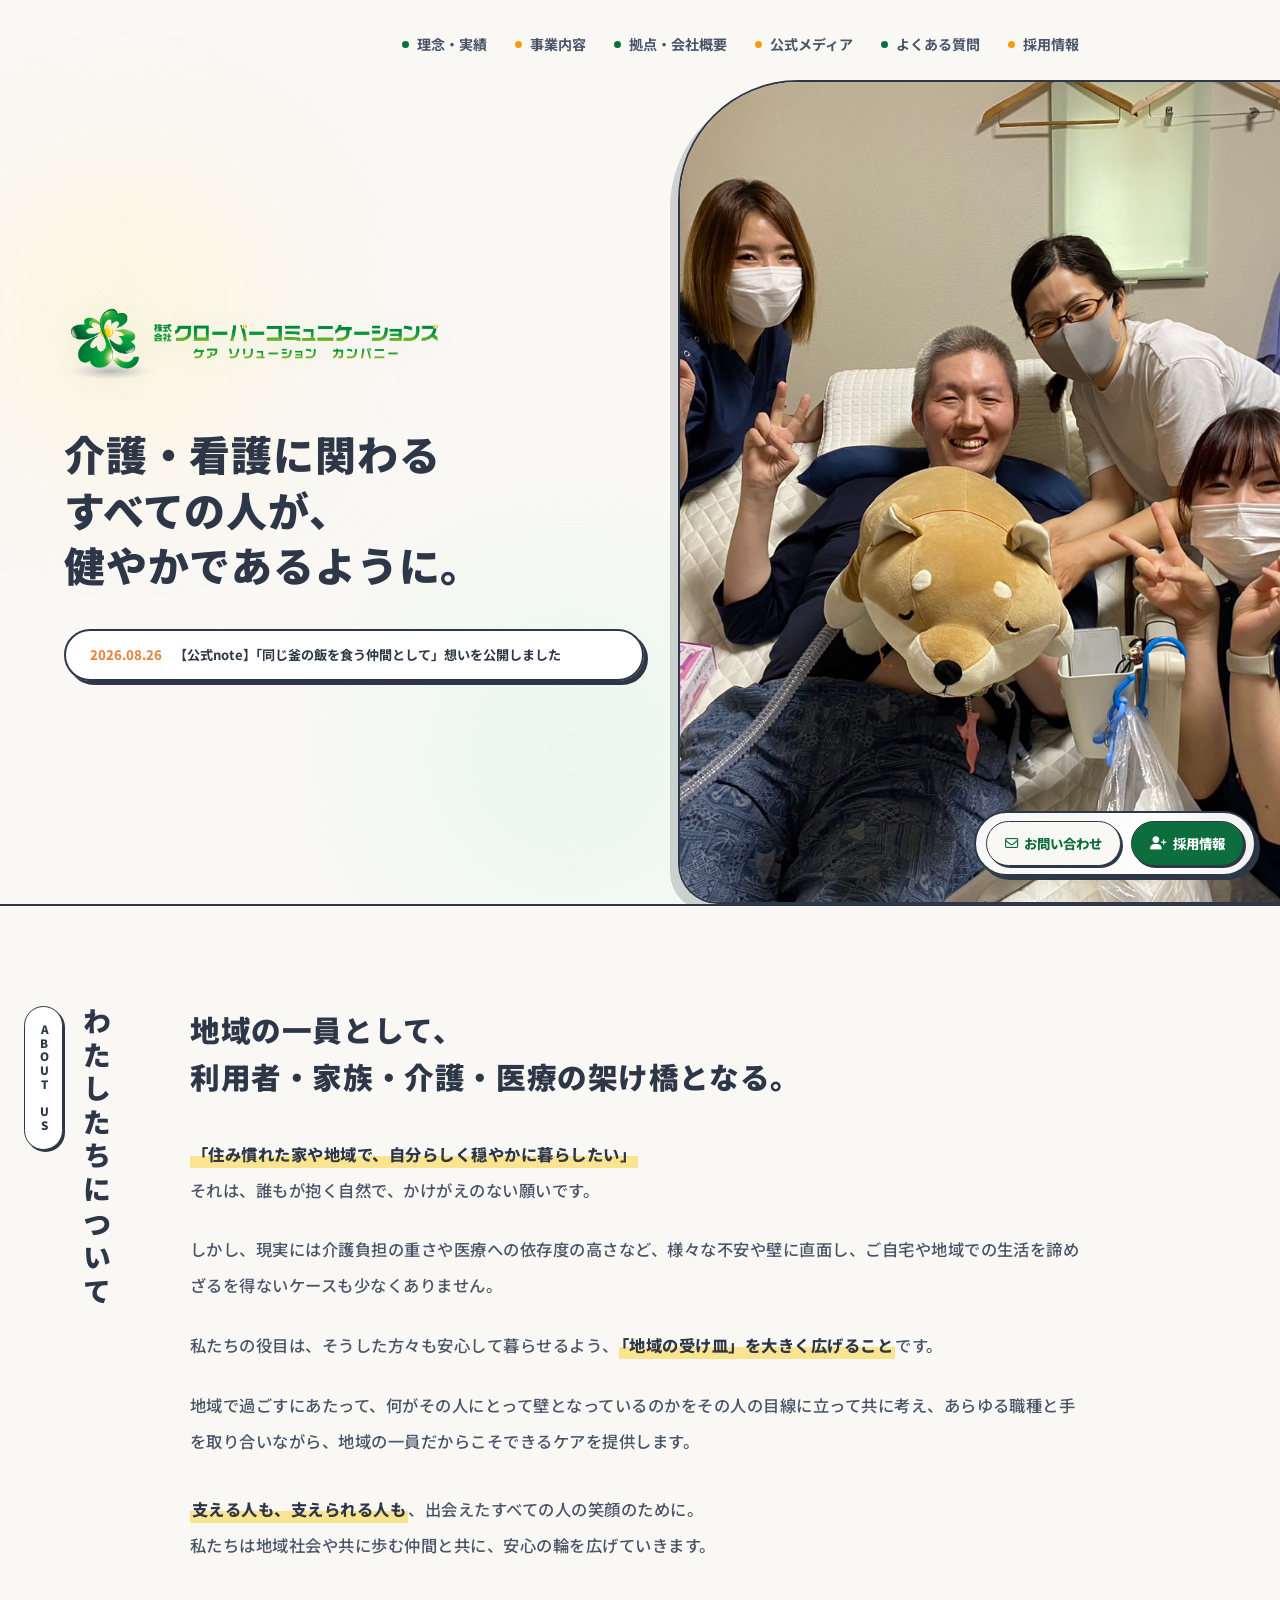
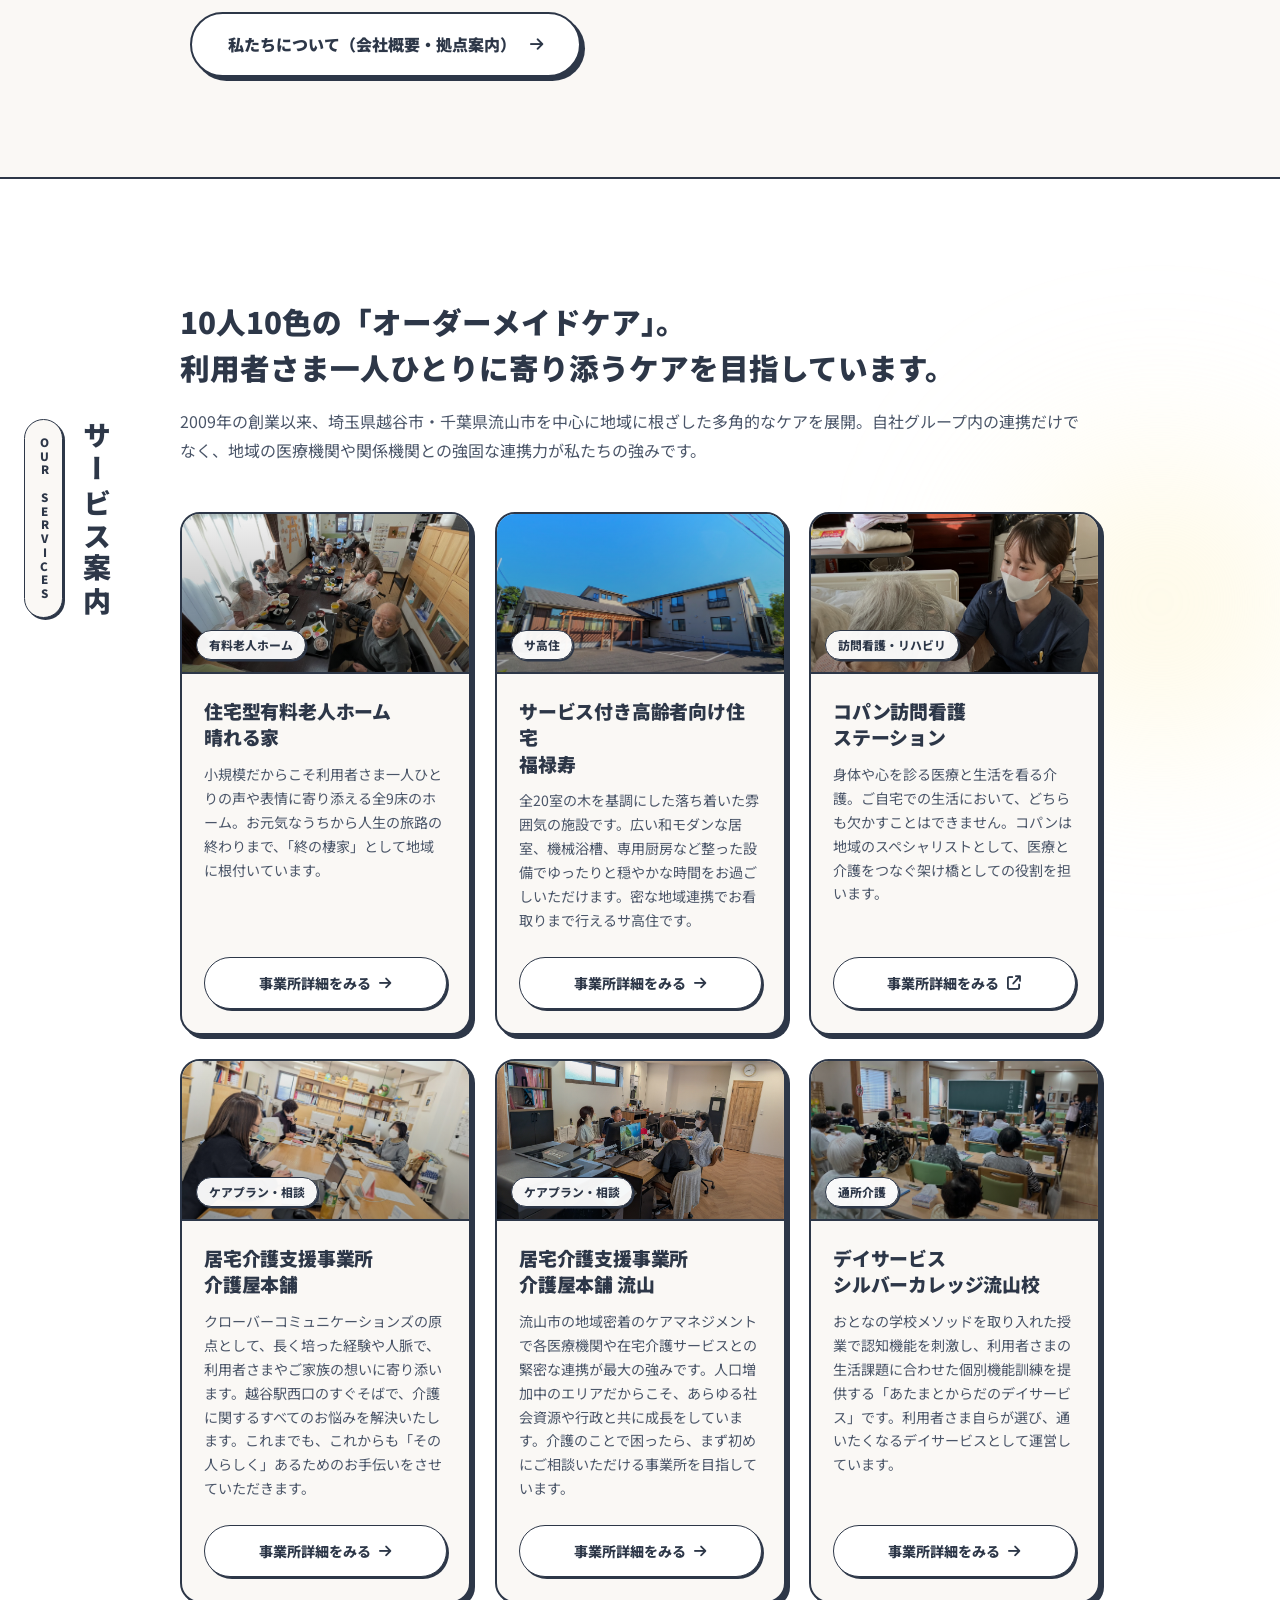
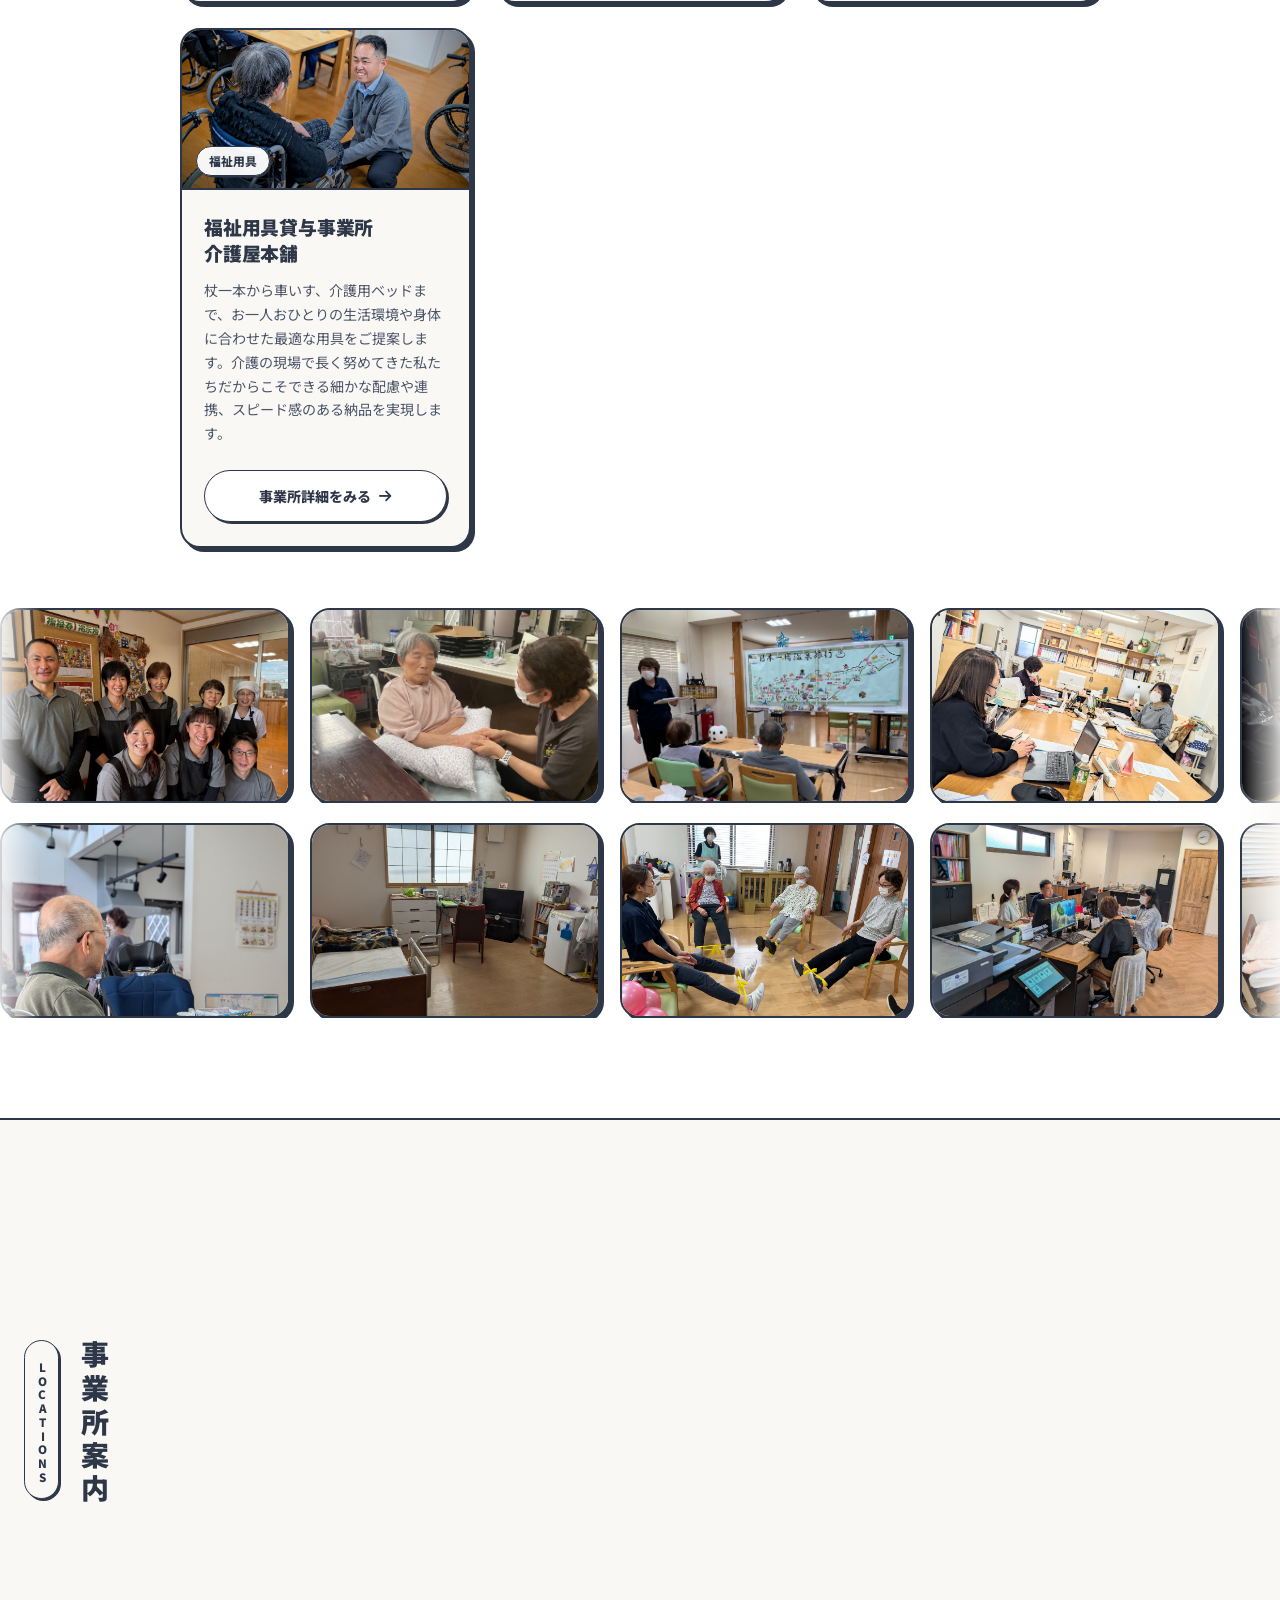
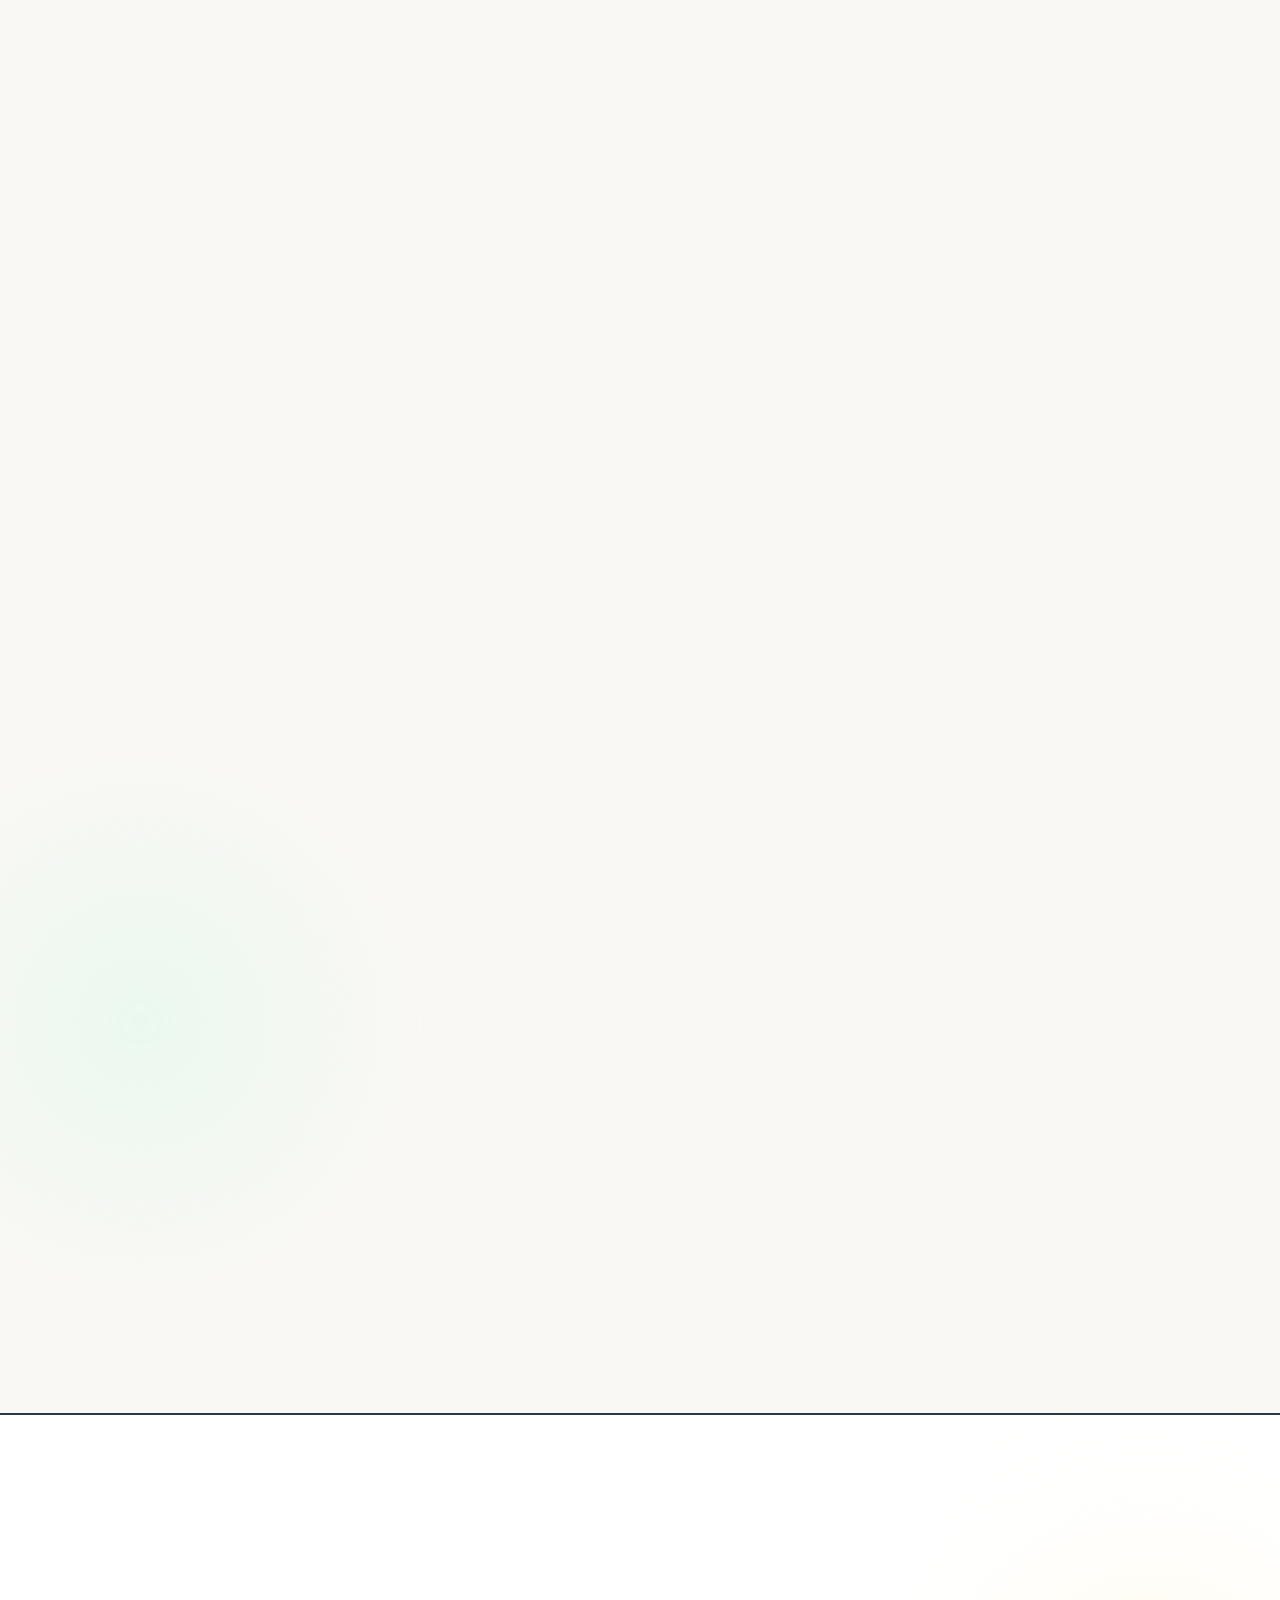
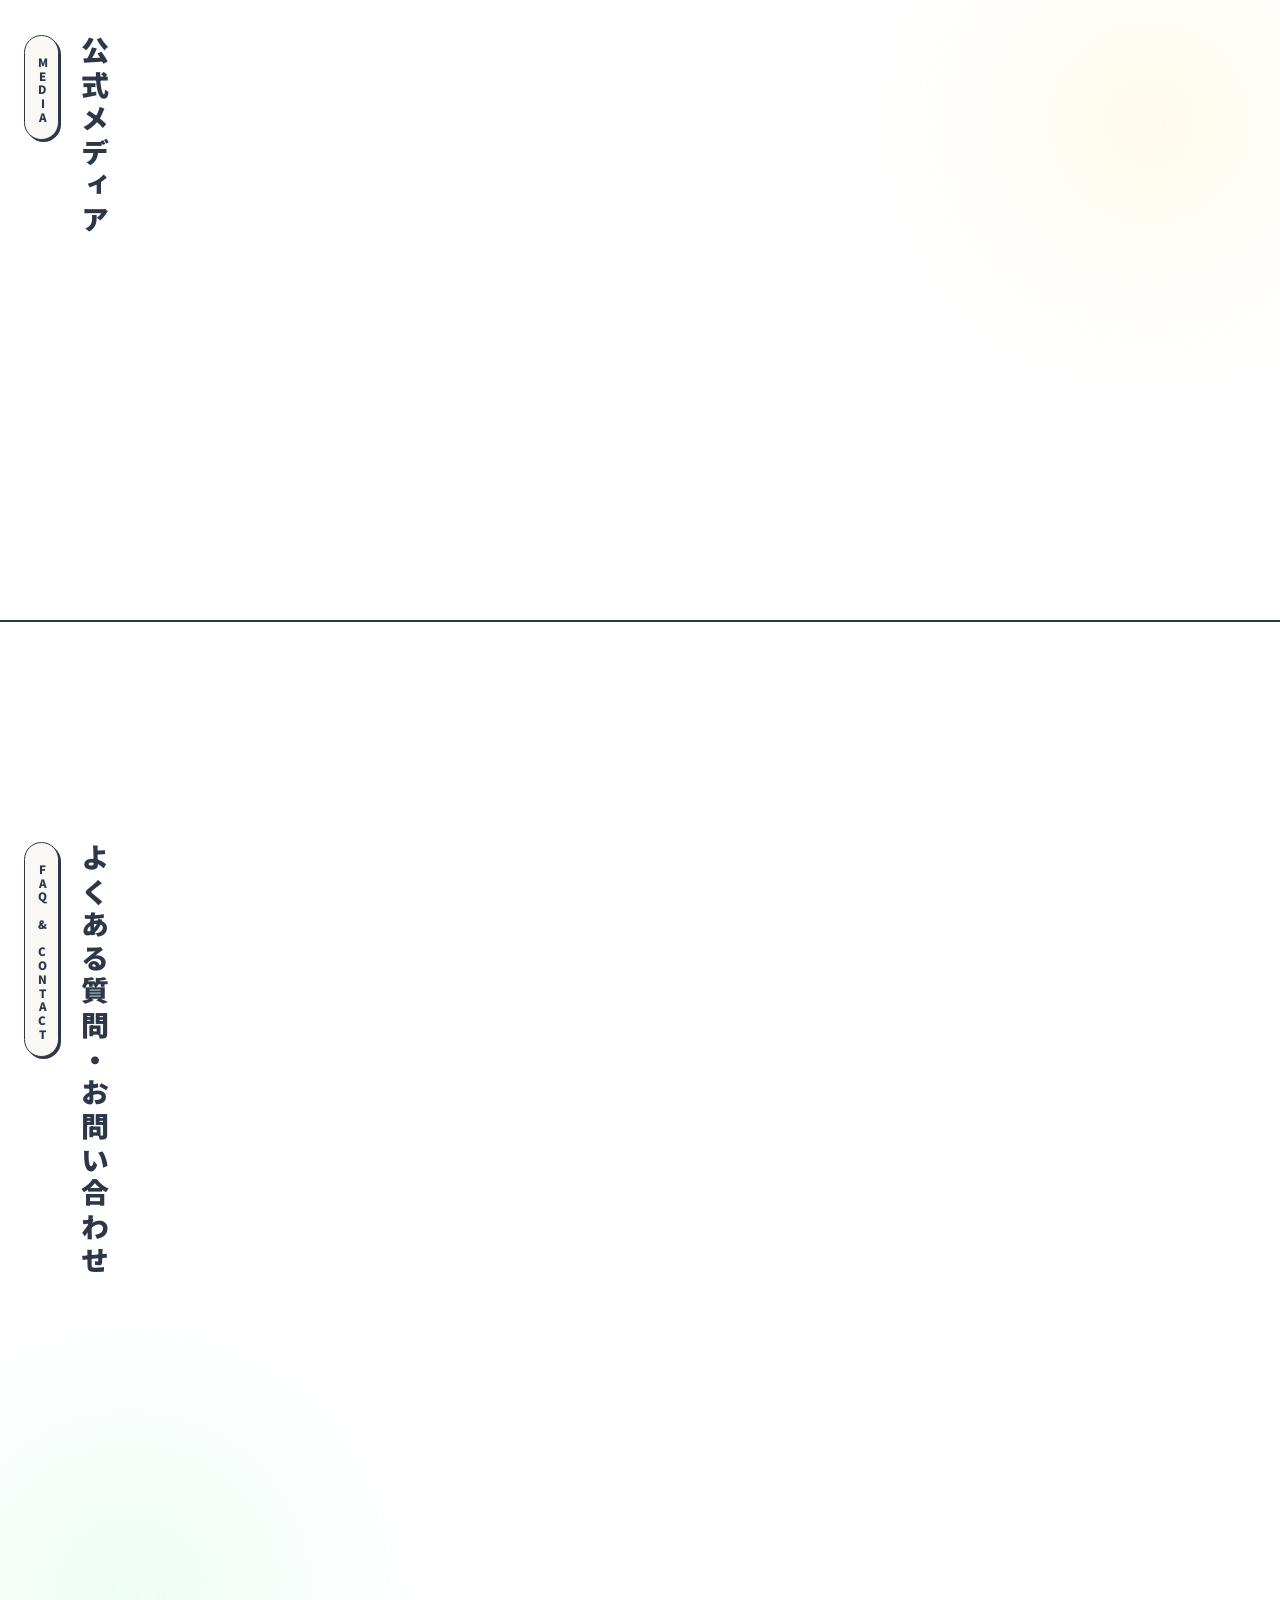
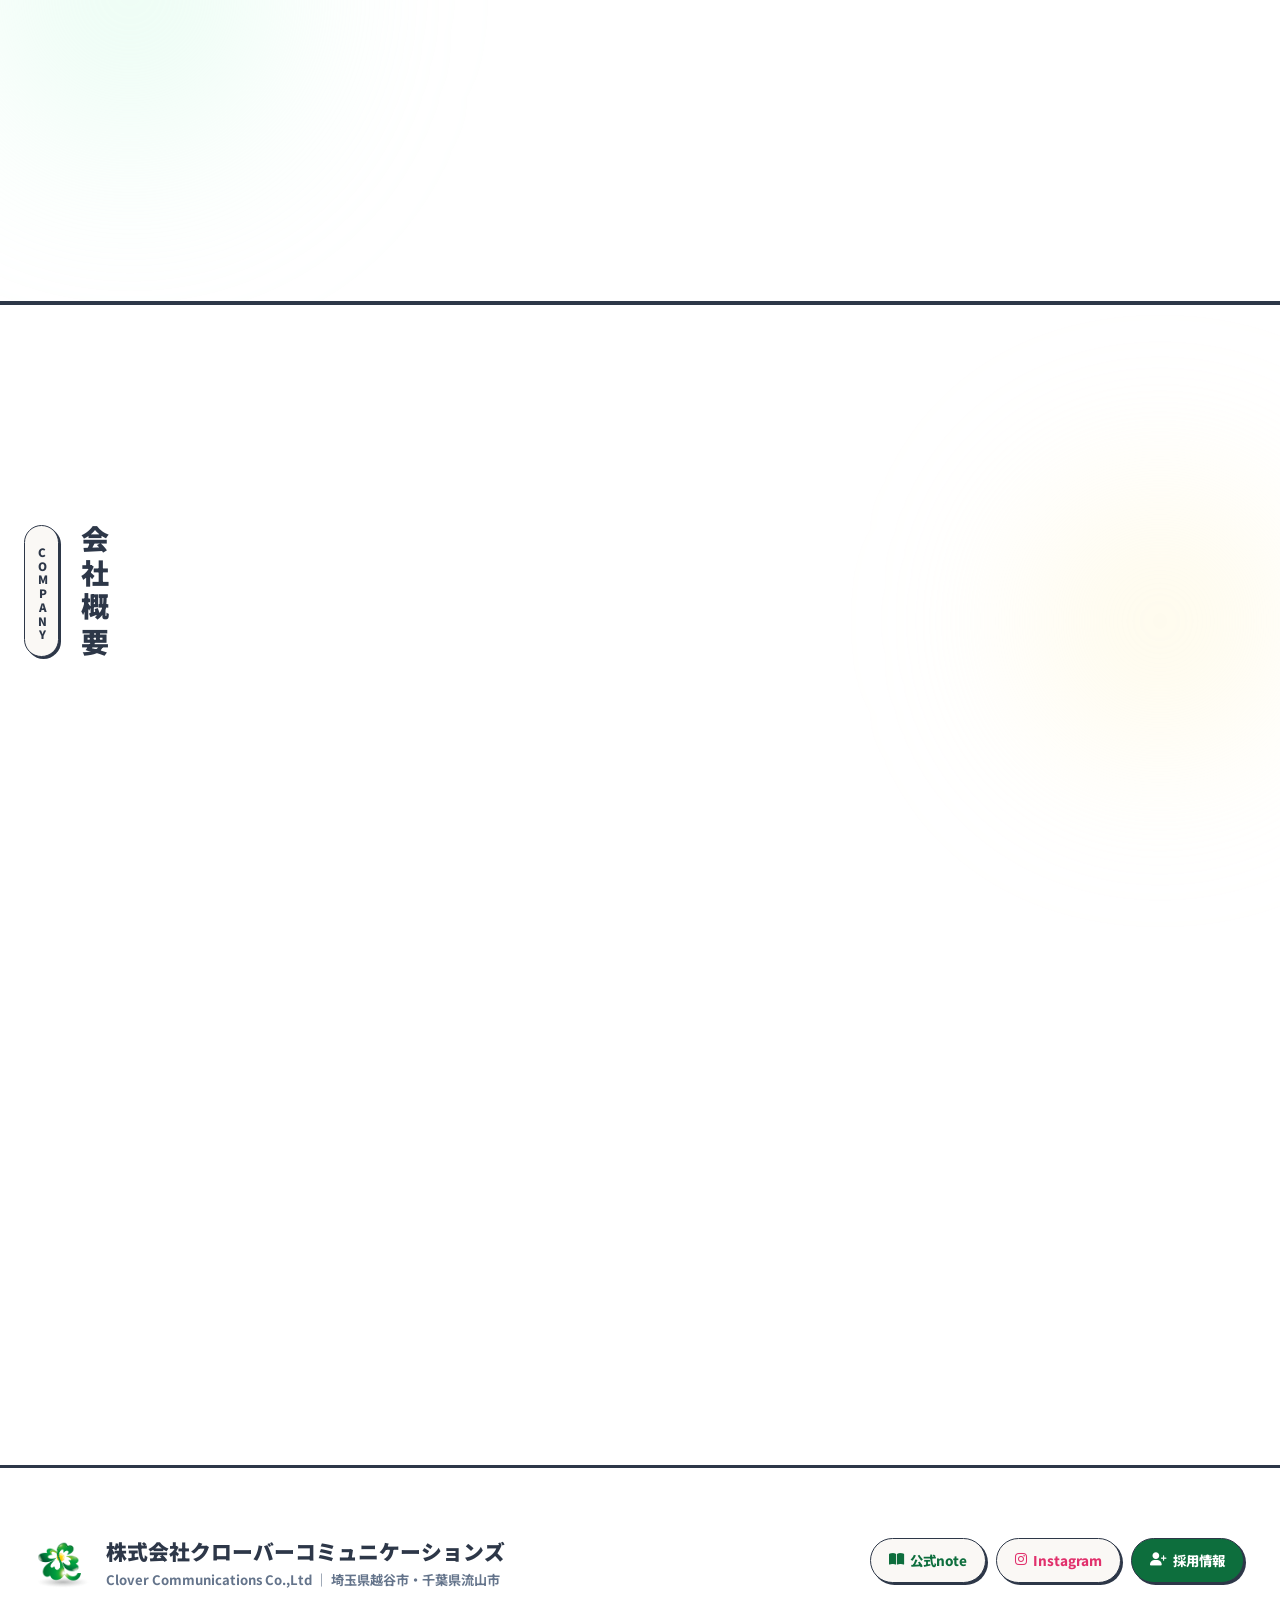
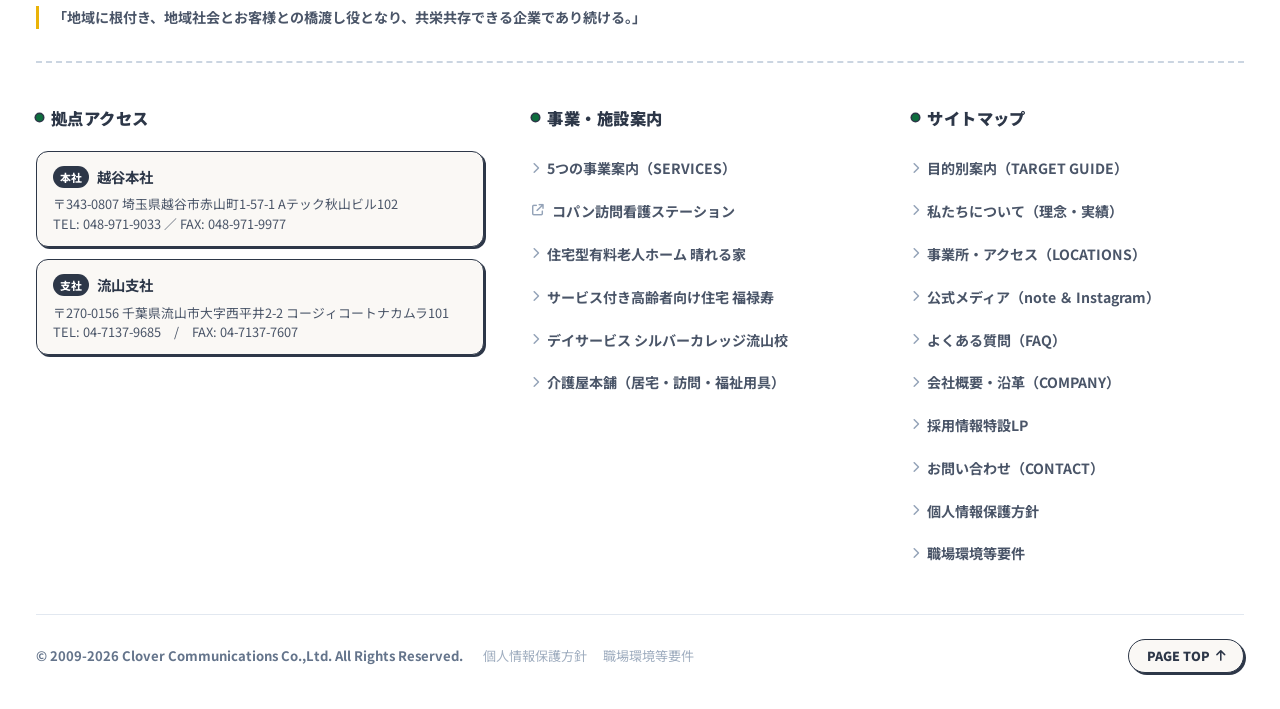
==== index.html @ 662849c2 "feat: Clover Communications website initial release (Uniam tone, GWS form integration, mobile respon" ====
<!DOCTYPE html>
<html lang="ja">
<head>
    <meta charset="UTF-8">
    <meta name="viewport" content="width=device-width, initial-scale=1.0">
    <title>株式会社クローバーコミュニケーションズ | 埼玉県越谷市・千葉県流山市の総合福祉</title>
    <meta name="description" content="地域に根付き、地域社会とお客様との橋渡し役となり、共栄共存できる企業であり続ける。埼玉県越谷市・千葉県流山市で居宅介護支援、訪問看護コパン、デイサービス、高齢者向け住宅等を展開するクローバーコミュニケーションズです。">
    
    <!-- Google Fonts: Noto Sans JP & Shippori Mincho -->
    <link rel="preconnect" href="https://fonts.googleapis.com">
    <link rel="preconnect" href="https://fonts.gstatic.com" crossorigin>
    <link href="https://fonts.googleapis.com/css2?family=Noto+Sans+JP:wght@400;500;700;800;900&family=Shippori+Mincho:wght@500;600;700;800&family=Zen+Maru+Gothic:wght@700;900&display=swap" rel="stylesheet">
    
    <!-- FontAwesome icons -->
    <link rel="stylesheet" href="https://cdnjs.cloudflare.com/ajax/libs/font-awesome/6.4.0/css/all.min.css">
    
    <link rel="stylesheet" href="style.css">
</head>
<body>

    <!-- ==========================================
         SOFT CLOVER OPENING LOADER (Icon Only, Elegant Floating)
         ========================================== -->
    <div id="pageLoader" class="page-loader">
        <div class="loader-content">
            <div class="clover-float-icon">
                <img src="logo_fix-01.png" alt="Clover" class="loader-logo-img">
            </div>
        </div>
    </div>

    <!-- Header Navigation (Kurumi Style Clean Top Nav) -->
    <header class="site-header-kurumi" id="header">
        <div class="header-container-kurumi">
            <a href="#" class="header-scroll-logo" id="headerScrollLogo">
                <img src="logo_fix-08.png" alt="株式会社クローバーコミュニケーションズ" class="header-logo-img">
            </a>

            <nav class="main-nav-kurumi" id="mainNav">
                <ul>
                    <li><a href="#about" class="nav-link-kurumi"><span class="dot-nav dot-green"></span>理念・実績</a></li>
                    <li><a href="#services" class="nav-link-kurumi"><span class="dot-nav dot-orange"></span>事業内容</a></li>
                    <li><a href="#locations" class="nav-link-kurumi"><span class="dot-nav dot-green"></span>拠点・会社概要</a></li>
                    <li><a href="#media" class="nav-link-kurumi"><span class="dot-nav dot-orange"></span>公式メディア</a></li>
                    <li><a href="#faq" class="nav-link-kurumi"><span class="dot-nav dot-green"></span>よくある質問</a></li>
                    <li><a href="recruit.html" class="nav-link-kurumi"><span class="dot-nav dot-orange"></span>採用情報</a></li>
                </ul>
            </nav>

            <div class="header-actions-kurumi">
                <button class="mobile-toggle-btn" id="mobileToggle" aria-label="メニュー開閉">
                    <i class="fa-solid fa-bars"></i>
                </button>
            </div>
        </div>
    </header>

    <!-- ==========================================
         STEP 1: くるみ様風 画面いっぱいのトップ (100vh Fullscreen Hero)
         ========================================== -->
    <section class="hero-fullscreen-kurumi" id="top">
        <!-- Soft Watercolor Ambient Light Blobs -->
        <div class="ambient-light-glow light-glow-left"></div>
        <div class="ambient-light-glow light-glow-center"></div>

        <div class="hero-kurumi-wrapper">
            <!-- Left Side: Top Brand Logo, Clean Headline & News Pill -->
            <div class="hero-kurumi-left scroll-reveal">
                <!-- Top Brand Logo (logo_fix-08.png) -->
                <div class="hero-kurumi-brand-logo">
                    <img src="logo_fix-08.png" alt="株式会社クローバーコミュニケーションズ" class="hero-main-logo-img">
                </div>
                
                <h1 class="hero-kurumi-main-catch">
                    介護・看護に関わる<br>
                    すべての人が、<br>
                    健やかであるように。
                </h1>

                <!-- Floating News Banner Pill (note / SNS latest update) -->
                <div class="hero-kurumi-news-pill">
                    <span class="news-date">2026.08.26</span>
                    <a href="#media" class="news-link">
                        【公式note】「同じ釜の飯を食う仲間として」想いを公開しました
                    </a>
                </div>
            </div>




            <!-- Right Side: Big Rounded Organic Photo Visual -->
            <div class="hero-kurumi-right scroll-reveal reveal-delay-1">
                <!-- Main Organic Curved Big Photo Frame -->
                <div class="kurumi-main-photo-frame">
                    <div class="kurumi-photo-mask-inner">
                        <!-- High Quality Warm Staff & Team Photo -->
                    </div>
                </div>
            </div>
        </div>
    </section>


    <!-- ==========================================
         STEP 2: わたしたちについて (理念エッセイ & 私たちについてボタン)
         ========================================== -->
    <section class="kurumi-greeting-section" id="about">
        <div class="greeting-container">
            <!-- Left: Vertical Title Sidebar (Uniam Style with Sub Badge) -->
            <div class="greeting-sidebar">
                <div class="greeting-sub-badge">
                    <span class="dot-orange"></span>
                    <span>ABOUT US</span>
                </div>
                <h2 class="greeting-v-title">わたしたちについて</h2>
            </div>

            <!-- Center: Clean Direct Text Style Essay Story Content -->
            <div class="greeting-main-content scroll-reveal" style="max-width:920px; margin:0 auto;">
                <h3 class="greeting-essay-lead">
                    地域の一員として、<br>
                    利用者・家族・介護・医療の架け橋となる。
                </h3>

                <div class="greeting-essay-body">
                    <p>
                        <strong class="text-underline-accent">「住み慣れた家や地域で、自分らしく穏やかに暮らしたい」</strong><br>
                        それは、誰もが抱く自然で、かけがえのない願いです。
                    </p>

                    <p>
                        しかし、現実には介護負担の重さや医療への依存度の高さなど、様々な不安や壁に直面し、ご自宅や地域での生活を諦めざるを得ないケースも少なくありません。
                    </p>

                    <p>
                        私たちの役目は、そうした方々も安心して暮らせるよう、<strong class="text-underline-accent">「地域の受け皿」を大きく広げること</strong>です。
                    </p>

                    <p>
                        地域で過ごすにあたって、何がその人にとって壁となっているのかをその人の目線に立って共に考え、あらゆる職種と手を取り合いながら、地域の一員だからこそできるケアを提供します。
                    </p>

                    <p class="greeting-closing-text">
                        <strong class="text-underline-accent">支える人も、支えられる人も</strong>、出会えたすべての人の笑顔のために。<br>
                        私たちは地域社会や共に歩む仲間と共に、安心の輪を広げていきます。
                    </p>
                </div>

                <!-- Action Button: 私たちについて -->
                <div class="greeting-action-box">
                    <a href="#locations" class="btn-greeting-about">
                        <span>私たちについて（会社概要・拠点案内）</span>
                        <i class="fa-solid fa-arrow-right"></i>
                    </a>
                </div>
            </div>


        </div>
    </section>

    <!-- ==========================================
         STEP 3: 事業・サービス案内 (OUR SERVICES - 縦書きサイドバー ✕ 写真入りカード一覧)
         ========================================== -->
    <section class="kurumi-services-section" id="services">
        <div class="services-vertical-container">
            <!-- Left: Vertical Title Sidebar (Uniam Style with Sub Badge) -->
            <div class="services-sidebar">
                <div class="services-sub-badge">
                    <span class="dot-green"></span>
                    <span>OUR SERVICES</span>
                </div>
                <h2 class="services-v-title">サービス案内</h2>
            </div>

            <!-- Right: Services Cards Grid (5 Major Service Categories) -->
            <div class="services-main-content">
                <div class="services-lead-box scroll-reveal">
                    <h3 class="services-lead-title">
                        10人10色の「オーダーメイドケア」。<br>
                        利用者さま一人ひとりに寄り添うケアを目指しています。
                    </h3>
                    <p class="services-lead-desc">
                        2009年の創業以来、埼玉県越谷市・千葉県流山市を中心に地域に根ざした多角的なケアを展開。自社グループ内の連携だけでなく、地域の医療機関や関係機関との強固な連携力が私たちの強みです。
                    </p>
                </div>

                <div class="services-modern-grid">
                    <!-- 1. 晴れる家 (越谷) -->
                    <div class="service-card-item scroll-reveal reveal-delay-1">
                        <div class="service-card-img-box">
                            <div class="service-img-placeholder photo-bg-hareruya">
                                <span class="service-cat-badge">有料老人ホーム</span>
                            </div>
                        </div>
                        <div class="service-card-body">
                            <h4>住宅型有料老人ホーム<br>晴れる家</h4>
                            <p>小規模だからこそ利用者さま一人ひとりの声や表情に寄り添える全9床のホーム。お元気なうちから人生の旅路の終わりまで、「終の棲家」として地域に根付いています。</p>
                            <a href="service-hareruya.html" class="btn-service-action">事業所詳細をみる <i class="fa-solid fa-arrow-right"></i></a>
                        </div>
                    </div>

                    <!-- 2. 福禄寿 (流山) -->
                    <div class="service-card-item scroll-reveal reveal-delay-2">
                        <div class="service-card-img-box">
                            <div class="service-img-placeholder photo-bg-fukurokuju">
                                <span class="service-cat-badge">サ高住</span>
                            </div>
                        </div>
                        <div class="service-card-body">
                            <h4>サービス付き高齢者向け住宅<br>福禄寿</h4>
                            <p>全20室の木を基調にした落ち着いた雰囲気の施設です。広い和モダンな居室、機械浴槽、専用厨房など整った設備でゆったりと穏やかな時間をお過ごしいただけます。密な地域連携でお看取りまで行えるサ高住です。</p>
                            <a href="service-fukurokuju.html" class="btn-service-action">事業所詳細をみる <i class="fa-solid fa-arrow-right"></i></a>
                        </div>
                    </div>

                    <!-- 3. コパン訪問看護ステーション (越谷・流山) -->
                    <div class="service-card-item scroll-reveal reveal-delay-3">
                        <div class="service-card-img-box">
                            <div class="service-img-placeholder photo-bg-copain">
                                <span class="service-cat-badge">訪問看護・リハビリ</span>
                            </div>
                        </div>
                        <div class="service-card-body">
                            <h4>コパン訪問看護<br>ステーション</h4>
                            <p>身体や心を診る医療と生活を看る介護。ご自宅での生活において、どちらも欠かすことはできません。コパンは地域のスペシャリストとして、医療と介護をつなぐ架け橋としての役割を担います。</p>
                            <a href="https://copain-nurse.com/" target="_blank" rel="noopener noreferrer" class="btn-service-action">
                                事業所詳細をみる <i class="fa-solid fa-arrow-up-right-from-square"></i>
                            </a>
                        </div>
                    </div>

                    <!-- 4. 居宅介護支援 介護屋本舗 (越谷) -->
                    <div class="service-card-item scroll-reveal reveal-delay-1">
                        <div class="service-card-img-box">
                            <div class="service-img-placeholder photo-bg-kyotaku">
                                <span class="service-cat-badge">ケアプラン・相談</span>
                            </div>
                        </div>
                        <div class="service-card-body">
                            <h4>居宅介護支援事業所<br>介護屋本舗</h4>
                            <p>クローバーコミュニケーションズの原点として、長く培った経験や人脈で、利用者さまやご家族の想いに寄り添います。越谷駅西口のすぐそばで、介護に関するすべてのお悩みを解決いたします。これまでも、これからも「その人らしく」あるためのお手伝いをさせていただきます。</p>
                            <a href="service-kyotaku-koshigaya.html" class="btn-service-action">事業所詳細をみる <i class="fa-solid fa-arrow-right"></i></a>
                        </div>
                    </div>

                    <!-- 5. 居宅介護支援 介護屋本舗 流山 (流山) -->
                    <div class="service-card-item scroll-reveal reveal-delay-2">
                        <div class="service-card-img-box">
                            <div class="service-img-placeholder photo-bg-kyotaku-nagareyama">
                                <span class="service-cat-badge">ケアプラン・相談</span>
                            </div>
                        </div>
                        <div class="service-card-body">
                            <h4>居宅介護支援事業所<br>介護屋本舗 流山</h4>
                            <p>流山市の地域密着のケアマネジメントで各医療機関や在宅介護サービスとの緊密な連携が最大の強みです。人口増加中のエリアだからこそ、あらゆる社会資源や行政と共に成長をしています。介護のことで困ったら、まず初めにご相談いただける事業所を目指しています。</p>
                            <a href="service-kyotaku-nagareyama.html" class="btn-service-action">事業所詳細をみる <i class="fa-solid fa-arrow-right"></i></a>
                        </div>
                    </div>

                    <!-- 6. デイサービス シルバーカレッジ流山校 (流山) -->
                    <div class="service-card-item scroll-reveal reveal-delay-3">
                        <div class="service-card-img-box">
                            <div class="service-img-placeholder photo-bg-day">
                                <span class="service-cat-badge">通所介護</span>
                            </div>
                        </div>
                        <div class="service-card-body">
                            <h4>デイサービス<br>シルバーカレッジ流山校</h4>
                            <p>おとなの学校メソッドを取り入れた授業で認知機能を刺激し、利用者さまの生活課題に合わせた個別機能訓練を提供する「あたまとからだのデイサービス」です。利用者さま自らが選び、通いたくなるデイサービスとして運営しています。</p>
                            <a href="service-silvercollege.html" class="btn-service-action">事業所詳細をみる <i class="fa-solid fa-arrow-right"></i></a>
                        </div>
                    </div>

                    <!-- 7. 福祉用具貸与事業所 介護屋本舗 (流山) -->
                    <div class="service-card-item scroll-reveal reveal-delay-1">
                        <div class="service-card-img-box">
                            <div class="service-img-placeholder photo-bg-yougu">
                                <span class="service-cat-badge">福祉用具</span>
                            </div>
                        </div>
                        <div class="service-card-body">
                            <h4>福祉用具貸与事業所<br>介護屋本舗</h4>
                            <p>杖一本から車いす、介護用ベッドまで、お一人おひとりの生活環境や身体に合わせた最適な用具をご提案します。介護の現場で長く努めてきた私たちだからこそできる細かな配慮や連携、スピード感のある納品を実現します。</p>
                            <a href="service-yougu.html" class="btn-service-action">事業所詳細をみる <i class="fa-solid fa-arrow-right"></i></a>
                        </div>
                    </div>
                </div>
            </div>
        </div>

        <!-- OUR SERVICES直結: 現場写真上下2段・逆回転無限マーキー (ピュアフォトギャラリー - 上下各10枚構成) -->
        <div class="dual-carousel-wrapper">
            <!-- Row 1: 上段 (左から右へ無限ループ - 10種の多彩な現場写真) -->
            <div class="infinite-carousel-row row-reverse">
                <div class="carousel-track track-reverse">
                    <!-- Set 1: 10 unique photos -->
                    <div class="carousel-card"><div class="carousel-img-mask" style="background-image: url('fukurokuju-staff.jpg'); background-position: center 20%;"></div></div>
                    <div class="carousel-card"><div class="carousel-img-mask" style="background-image: url('hareruya-hands.jpg'); background-position: center 40%;"></div></div>
                    <div class="carousel-card"><div class="carousel-img-mask" style="background-image: url('silver-recreation.jpg'); background-position: center 30%;"></div></div>
                    <div class="carousel-card"><div class="carousel-img-mask" style="background-image: url('kaigoyahonpo-koshigaya-meeting.jpg'); background-position: center 25%;"></div></div>
                    <div class="carousel-card"><div class="carousel-img-mask" style="background-image: url('yougu-walker-home.jpg'); background-position: center 55%;"></div></div>
                    <div class="carousel-card"><div class="carousel-img-mask" style="background-image: url('hareruya-recreation.jpg'); background-position: center 30%;"></div></div>
                    <div class="carousel-card"><div class="carousel-img-mask" style="background-image: url('fukurokuju-community.jpg'); background-position: center 35%;"></div></div>
                    <div class="carousel-card"><div class="carousel-img-mask" style="background-image: url('silver-brain-training.jpg'); background-position: center 25%;"></div></div>
                    <div class="carousel-card"><div class="carousel-img-mask" style="background-image: url('kaigoyahonpo-nagareyama-staff.jpg'); background-position: center 25%;"></div></div>
                    <div class="carousel-card"><div class="carousel-img-mask" style="background-image: url('yougu-wheelchair.jpg'); background-position: center 55%;"></div></div>

                    <!-- Duplicate for Seamless Infinite Loop (Set 2: 10 unique photos) -->
                    <div class="carousel-card"><div class="carousel-img-mask" style="background-image: url('fukurokuju-staff.jpg'); background-position: center 20%;"></div></div>
                    <div class="carousel-card"><div class="carousel-img-mask" style="background-image: url('hareruya-hands.jpg'); background-position: center 40%;"></div></div>
                    <div class="carousel-card"><div class="carousel-img-mask" style="background-image: url('silver-recreation.jpg'); background-position: center 30%;"></div></div>
                    <div class="carousel-card"><div class="carousel-img-mask" style="background-image: url('kaigoyahonpo-koshigaya-meeting.jpg'); background-position: center 25%;"></div></div>
                    <div class="carousel-card"><div class="carousel-img-mask" style="background-image: url('yougu-walker-home.jpg'); background-position: center 55%;"></div></div>
                    <div class="carousel-card"><div class="carousel-img-mask" style="background-image: url('hareruya-recreation.jpg'); background-position: center 30%;"></div></div>
                    <div class="carousel-card"><div class="carousel-img-mask" style="background-image: url('fukurokuju-community.jpg'); background-position: center 35%;"></div></div>
                    <div class="carousel-card"><div class="carousel-img-mask" style="background-image: url('silver-brain-training.jpg'); background-position: center 25%;"></div></div>
                    <div class="carousel-card"><div class="carousel-img-mask" style="background-image: url('kaigoyahonpo-nagareyama-staff.jpg'); background-position: center 25%;"></div></div>
                    <div class="carousel-card"><div class="carousel-img-mask" style="background-image: url('yougu-wheelchair.jpg'); background-position: center 55%;"></div></div>
                </div>
            </div>

            <!-- Row 2: 下段 (右から左へ無限ループ - 10種の多彩な現場写真) -->
            <div class="infinite-carousel-row row-forward">
                <div class="carousel-track track-forward">
                    <!-- Set 1: 10 unique photos -->
                    <div class="carousel-card"><div class="carousel-img-mask" style="background-image: url('hareruya-resident2.jpg'); background-position: center 30%;"></div></div>
                    <div class="carousel-card"><div class="carousel-img-mask" style="background-image: url('fukurokuju-room.jpg'); background-position: center 40%;"></div></div>
                    <div class="carousel-card"><div class="carousel-img-mask" style="background-image: url('silver-training.jpg'); background-position: center 45%;"></div></div>
                    <div class="carousel-card"><div class="carousel-img-mask" style="background-image: url('kaigoyahonpo-nagareyama-meeting.jpg'); background-position: center 30%;"></div></div>
                    <div class="carousel-card"><div class="carousel-img-mask" style="background-image: url('yougu-bed.jpg'); background-position: center 30%;"></div></div>
                    <div class="carousel-card"><div class="carousel-img-mask" style="background-image: url('fukurokuju-bath.jpg'); background-position: center 35%;"></div></div>
                    <div class="carousel-card"><div class="carousel-img-mask" style="background-image: url('copain-lecture.jpg'); background-position: center 20%;"></div></div>
                    <div class="carousel-card"><div class="carousel-img-mask" style="background-image: url('silver-award.png'); background-position: center 30%;"></div></div>
                    <div class="carousel-card"><div class="carousel-img-mask" style="background-image: url('kaigoyahonpo-koshigaya-office.jpg'); background-position: center 30%;"></div></div>
                    <div class="carousel-card"><div class="carousel-img-mask" style="background-image: url('copain-nurse.jpg'); background-position: center 15%;"></div></div>

                    <!-- Duplicate for Seamless Infinite Loop (Set 2: 10 unique photos) -->
                    <div class="carousel-card"><div class="carousel-img-mask" style="background-image: url('hareruya-resident2.jpg'); background-position: center 30%;"></div></div>
                    <div class="carousel-card"><div class="carousel-img-mask" style="background-image: url('fukurokuju-room.jpg'); background-position: center 40%;"></div></div>
                    <div class="carousel-card"><div class="carousel-img-mask" style="background-image: url('silver-training.jpg'); background-position: center 45%;"></div></div>
                    <div class="carousel-card"><div class="carousel-img-mask" style="background-image: url('kaigoyahonpo-nagareyama-meeting.jpg'); background-position: center 30%;"></div></div>
                    <div class="carousel-card"><div class="carousel-img-mask" style="background-image: url('yougu-bed.jpg'); background-position: center 30%;"></div></div>
                    <div class="carousel-card"><div class="carousel-img-mask" style="background-image: url('fukurokuju-bath.jpg'); background-position: center 35%;"></div></div>
                    <div class="carousel-card"><div class="carousel-img-mask" style="background-image: url('copain-lecture.jpg'); background-position: center 20%;"></div></div>
                    <div class="carousel-card"><div class="carousel-img-mask" style="background-image: url('silver-award.png'); background-position: center 30%;"></div></div>
                    <div class="carousel-card"><div class="carousel-img-mask" style="background-image: url('kaigoyahonpo-koshigaya-office.jpg'); background-position: center 30%;"></div></div>
                    <div class="carousel-card"><div class="carousel-img-mask" style="background-image: url('copain-nurse.jpg'); background-position: center 15%;"></div></div>
                </div>
            </div>
        </div>
    </section>

    <!-- ==========================================
         STEP 5: 事業所案内 ＆ 会社概要・沿革 (LOCATIONS - 縦型ピル ✕ スマート統合マップ)
         ========================================== -->
    <section class="kurumi-locations-section" id="locations">
        <div class="locations-vertical-container">
            <!-- Left: Vertical Title Sidebar (Uniam Style with Sub Badge) -->
            <div class="locations-sidebar">
                <div class="locations-sub-badge">
                    <span class="dot-green"></span>
                    <span>LOCATIONS</span>
                </div>
                <h2 class="locations-v-title">事業所案内</h2>
            </div>

            <!-- Right: Main Locations Content -->
            <div class="locations-main-content">
                <div class="locations-lead-box scroll-reveal">
                    <h3 class="locations-lead-title">
                        2040年、そしてその先の未来を見据えて。
                    </h3>
                    <p class="locations-lead-desc">
                        高齢者人口がピークを迎える2040年以降の超高齢社会を見据え、埼玉県越谷市・千葉県流山市を基点に、住まい・医療・看護・介護・福祉用具が一体となった持続可能な地域包括ケアネットワークを築いています。
                    </p>
                </div>

                <!-- Google マイマップ: 全拠点マップ (画面幅いっぱい) -->
                <div class="google-mymap-wrapper scroll-reveal">
                    <div class="google-mymap-container">
                        <iframe 
                            id="googleMyMapIframe"
                            src="https://www.google.com/maps/d/u/0/embed?mid=10YDzh9KL0KeVAfl-oSOrM4Hfnjlz4pQ&ehbc=2E312F&noprof=1" 
                            class="google-mymap-iframe" 
                            title="クローバーコミュニケーションズ 事業所案内マップ" 
                            loading="lazy">
                        </iframe>
                    </div>
                    
                    <!-- マップ補助コントロールバー (広域リセット・案内) -->
                    <div class="map-sub-controls-bar">
                        <p class="map-guide-hint"><i class="fa-solid fa-circle-info"></i> 下の事業所カードからエリアを選ぶと、地図がその地域にズーム拡大します。</p>
                        <button class="btn-map-reset active" id="btnFilterAll" onclick="switchMyMapArea('all')">
                            <i class="fa-solid fa-layer-group"></i> 広域全体を表示
                        </button>
                    </div>
                </div>

                <!-- 8事業所アクセスリスト (1つの統合コンテナ ✕ 常時展開リスト形式 ✕ アイコン全廃) -->
                <div class="locations-unified-container scroll-reveal" style="margin-top: 40px;">
                    <!-- 1. 埼玉県越谷市（2拠点・3事業所） -->
                    <div class="loc-area-group" id="locGroupKoshigaya">
                        <div class="loc-group-header">
                            <h4 class="loc-group-title">
                                埼玉県越谷市（2拠点・3事業所）
                            </h4>
                            <button class="btn-focus-area" id="btnFilterKoshigaya" onclick="switchMyMapArea('koshigaya')">
                                地図を越谷にフォーカス
                            </button>
                        </div>

                        <div class="loc-list-table" id="locTableKoshigaya">
                            <!-- 晴れる家 -->
                            <div class="loc-list-item">
                                <div class="loc-list-name">
                                    <h5>住宅型有料老人ホーム 晴れる家</h5>
                                </div>
                                <div class="loc-list-details">
                                    <p class="loc-list-addr">〒343-0015 埼玉県越谷市花田 7-14-16</p>
                                    <p class="loc-list-tel">TEL: <a href="tel:048-971-6199" class="tel-link">048-971-6199</a>　/　FAX: 048-971-6199</p>
                                </div>
                            </div>

                            <!-- 居宅介護支援 介護屋本舗 -->
                            <div class="loc-list-item">
                                <div class="loc-list-name">
                                    <h5>居宅介護支援事業所 介護屋本舗</h5>
                                    <span class="loc-list-no">事業所番号：1170801755</span>
                                </div>
                                <div class="loc-list-details">
                                    <p class="loc-list-addr">〒343-0807 埼玉県越谷市赤山町 1-57-1 Aテック秋山ビル 102</p>
                                    <p class="loc-list-tel">TEL: <a href="tel:048-971-9922" class="tel-link">048-971-9922</a>　/　FAX: 048-971-9977</p>
                                </div>
                            </div>

                            <!-- 訪問介護 介護屋本舗 -->
                            <div class="loc-list-item">
                                <div class="loc-list-name">
                                    <h5>訪問介護事業所 介護屋本舗</h5>
                                    <span class="loc-list-no">事業所番号：1170802704</span>
                                </div>
                                <div class="loc-list-details">
                                    <p class="loc-list-addr">〒343-0807 埼玉県越谷市赤山町 1-57-1 Aテック秋山ビル 102</p>
                                    <p class="loc-list-tel">TEL: <a href="tel:048-971-9033" class="tel-link">048-971-9033</a>　/　FAX: 048-971-9977</p>
                                </div>
                            </div>
                        </div>
                    </div>

                    <!-- エリア間区切り -->
                    <div class="loc-group-divider"></div>

                    <!-- 2. 千葉県流山市（3拠点・5事業所） -->
                    <div class="loc-area-group" id="locGroupNagareyama">
                        <div class="loc-group-header">
                            <h4 class="loc-group-title">
                                千葉県流山市（3拠点・5事業所）
                            </h4>
                            <button class="btn-focus-area" id="btnFilterNagareyama" onclick="switchMyMapArea('nagareyama')">
                                地図を流山にフォーカス
                            </button>
                        </div>

                        <div class="loc-list-table" id="locTableNagareyama">
                            <!-- 福禄寿 -->
                            <div class="loc-list-item">
                                <div class="loc-list-name">
                                    <h5>サービス付き高齢者向け住宅 福禄寿</h5>
                                </div>
                                <div class="loc-list-details">
                                    <p class="loc-list-addr">〒270-0156 千葉県流山市西平井 2-19-1</p>
                                    <p class="loc-list-tel">TEL: <a href="tel:04-7192-8882" class="tel-link">04-7192-8882</a>　/　FAX: 04-7192-8883</p>
                                </div>
                            </div>

                            <!-- コパン -->
                            <div class="loc-list-item">
                                <div class="loc-list-name">
                                    <h5>コパン訪問看護ステーション</h5>
                                    <span class="loc-list-no">事業所番号：1262390250</span>
                                </div>
                                <div class="loc-list-details">
                                    <p class="loc-list-addr">〒270-0156 千葉県流山市大字西平井 2-2 コージィコートナカムラ 101</p>
                                    <p class="loc-list-tel">TEL: <a href="tel:04-7192-6100" class="tel-link">04-7192-6100</a>　/　FAX: 04-7137-7607</p>
                                </div>
                            </div>

                            <!-- シルバーカレッジ -->
                            <div class="loc-list-item">
                                <div class="loc-list-name">
                                    <h5>デイサービス シルバーカレッジ流山校</h5>
                                    <span class="loc-list-no">事業所番号：1272501683</span>
                                </div>
                                <div class="loc-list-details">
                                    <p class="loc-list-addr">〒270-0157 千葉県流山市平和台 4-294-1</p>
                                    <p class="loc-list-tel">TEL: <a href="tel:04-7189-7055" class="tel-link">04-7189-7055</a>　/　FAX: 04-7189-7056</p>
                                </div>
                            </div>

                            <!-- 介護屋本舗 流山 -->
                            <div class="loc-list-item">
                                <div class="loc-list-name">
                                    <h5>居宅介護支援事業所 介護屋本舗 流山</h5>
                                    <span class="loc-list-no">事業所番号：1272502905</span>
                                </div>
                                <div class="loc-list-details">
                                    <p class="loc-list-addr">〒270-0156 千葉県流山市大字西平井 2-2 コージィコートナカムラ 101</p>
                                    <p class="loc-list-tel">TEL: <a href="tel:04-7189-7506" class="tel-link">04-7189-7506</a>　/　FAX: 04-7137-7607</p>
                                </div>
                            </div>

                            <!-- 福祉用具 -->
                            <div class="loc-list-item">
                                <div class="loc-list-name">
                                    <h5>福祉用具貸与事業所 介護屋本舗</h5>
                                    <span class="loc-list-no">事業所番号：1272503721</span>
                                </div>
                                <div class="loc-list-details">
                                    <p class="loc-list-addr">〒270-0156 千葉県流山市大字西平井 2-2 コージィコートナカムラ 101</p>
                                    <p class="loc-list-tel">TEL: <a href="tel:04-7137-9685" class="tel-link">04-7137-9685</a>　/　FAX: 04-7137-7607</p>
                                </div>
                            </div>
                        </div>
                    </div>
                </div>
            </div>
        </div>
    </section>

    <!-- ==========================================
         STEP 6: 公式メディア・SNS発信 (MEDIA & SNS - 縦型ピル ✕ ライブフィード)
         ========================================== -->
    <section class="kurumi-media-section" id="media">
        <div class="media-vertical-container">
            <!-- Left: Vertical Title Sidebar (Uniam Style with Sub Badge) -->
            <div class="media-sidebar">
                <div class="media-sub-badge">
                    <span class="dot-green"></span>
                    <span>MEDIA</span>
                </div>
                <h2 class="media-v-title">公式メディア</h2>
            </div>

            <!-- Right: Main Media Content -->
            <div class="media-main-content">
                <div class="media-lead-box scroll-reveal">
                    <h3 class="media-lead-title">
                        現場のリアル・最新の活動
                    </h3>
                    <p class="media-lead-desc">
                        公式noteでの経営思想やスタッフの想い、Instagramでの日々の温かい日常をお届けしています。
                    </p>
                </div>

                <!-- Media Stack Container (上段: noteスリムバナー / 下段: Instagramワイド写真) -->
                <div class="media-stack-container scroll-reveal">
                    <!-- 上段: 公式note スリム横長バナー -->
                    <div class="media-note-banner-card">
                        <div class="note-banner-left">
                            <div class="media-card-top-compact">
                                <span class="media-uniam-tag tag-note-brand">
                                    <i class="fa-solid fa-book-bookmark"></i> 公式note
                                </span>
                                <span class="media-account-handle">@clover_comms</span>
                            </div>
                            <h4 class="note-banner-title">現場のリアル・スタッフの想い</h4>
                            <p class="note-banner-desc">
                                地域ケアへの挑戦や現場スタッフの日々の想い、代表からのメッセージなど、クローバーの等身大の歩みをお届けしています。
                            </p>
                        </div>
                        <div class="note-banner-right">
                            <a href="https://note.com/clover_comms" target="_blank" rel="noopener" class="btn btn-uniam-note hover-circle-icon">
                                <span>公式noteで記事を読む</span> <i class="fa-solid fa-arrow-up-right-from-square"></i>
                            </a>
                        </div>
                    </div>

                    <!-- 下段: 公式Instagram ワイド写真ギャラリーカード -->
                    <div class="media-insta-wide-card">
                        <div class="insta-wide-header">
                            <div class="media-card-top-compact">
                                <span class="media-uniam-tag tag-insta-brand">
                                    <i class="fa-brands fa-instagram"></i> 公式Instagram
                                </span>
                                <span class="media-account-handle">@copainnursest</span>
                            </div>
                            <h4 class="insta-wide-title">コパン訪問看護ステーションの日常</h4>
                            <p class="insta-wide-desc">
                                千葉県流山市を中心に、日々の訪問看護風景や現場スタッフの温かい笑顔、日頃の活動の様子をお届けしています。
                            </p>
                        </div>

                        <!-- Instagram Behold Live Photo Tiles Widget (ワイド表示) -->
                        <div class="insta-wide-widget-box">
                            <behold-widget feed-id="lc1vbKCyab3kiAksa3Z8"></behold-widget>
                            <script>
                              (() => {
                                if(window.__bhldScript)return;window.__bhldScript=true;
                                const d=document,s=d.createElement("script");s.type="module";
                                s.src="https://w.behold.so/widget.js";setTimeout(()=>{d.head.append(s);},0);
                              })();
                            </script>
                        </div>

                        <div class="insta-wide-footer text-center">
                            <a href="https://www.instagram.com/copainnursest/" target="_blank" rel="noopener" class="btn btn-uniam-insta hover-circle-icon">
                                <span>@copainnursest をフォロー</span> <i class="fa-solid fa-arrow-up-right-from-square"></i>
                            </a>
                        </div>
                    </div>
                </div>
            </div>
        </div>
    </section>

    <!-- ==========================================
         STEP 7: よくある質問 ＆ お問い合わせ (FAQ & CONTACT - 左右2カラム統合)
         ========================================== -->
    <section class="kurumi-faq-contact-section" id="faq">
        <div class="faq-contact-vertical-container">
            <!-- Left: Vertical Title Sidebar -->
            <div class="faq-contact-sidebar">
                <div class="faq-contact-sub-badge">
                    <span class="dot-green"></span>
                    <span>FAQ & CONTACT</span>
                </div>
                <h2 class="faq-contact-v-title">よくある質問・お問い合わせ</h2>
            </div>

            <!-- Right: Main 2-Column Content -->
            <div class="faq-contact-main-content">
                <div class="faq-contact-lead-box scroll-reveal">
                    <h3 class="faq-contact-lead-title">
                        よくあるご質問・WEBお問い合わせ窓口
                    </h3>
                    <p class="faq-contact-lead-desc">
                        介護保険の申請やサービス利用、見学予約、採用応募など、お気軽にお問い合わせください。
                    </p>
                </div>

                <!-- Uniam Style Category Filter Tabs (Placed above grid to align card heights perfectly) -->
                <div class="faq-filter-tabs scroll-reveal">
                    <button class="faq-tab-btn active" onclick="filterUniamFaq('all', this)">
                        すべて (11)
                    </button>
                    <button class="faq-tab-btn" onclick="filterUniamFaq('family', this)">
                        ご利用者・ご家族様 (4)
                    </button>
                    <button class="faq-tab-btn" onclick="filterUniamFaq('professional', this)">
                        ケアマネ・医療機関様 (4)
                    </button>
                    <button class="faq-tab-btn" onclick="filterUniamFaq('recruit', this)">
                        採用・求職者様 (3)
                    </button>
                </div>

                <!-- 2-Column Grid: Left FAQ | Right Contact Form -->
                <div class="faq-contact-grid scroll-reveal">
                    <!-- Left Column: FAQ Area -->
                    <div class="faq-col-wrapper">
                        <div class="faq-unified-container" id="faqAccordionContainer">
                            <!-- Q1 -->
                            <div class="faq-uniam-item" data-category="family">
                                <button class="faq-uniam-question" onclick="toggleUniamFaq(this)">
                                    <span class="faq-q-mark">Q</span>
                                    <span class="faq-q-text">介護保険の申請が初めてですが、相談や手続き代行はお願いできますか？</span>
                                    <i class="fa-solid fa-chevron-down faq-chevron-icon"></i>
                                </button>
                                <div class="faq-uniam-answer">
                                    <div class="faq-a-inner">
                                        <span class="faq-a-mark">A</span>
                                        <p><strong>はい、すべて無料でサポートいたします。</strong><br>弊社の居宅介護支援事業所（介護屋本舗）のケアマネジャーが、要介護認定の申請代行から、ご本人・ご家族の希望に合わせた最適なケアプランの作成まで親身にお手伝いいたします。</p>
                                    </div>
                                </div>
                            </div>

                            <!-- Q2 -->
                            <div class="faq-uniam-item" data-category="family">
                                <button class="faq-uniam-question" onclick="toggleUniamFaq(this)">
                                    <span class="faq-q-mark">Q</span>
                                    <span class="faq-q-text">住まい（晴れる家・福禄寿）やデイサービス（シルバーカレッジ）の見学・体験はできますか？</span>
                                    <i class="fa-solid fa-chevron-down faq-chevron-icon"></i>
                                </button>
                                <div class="faq-uniam-answer">
                                    <div class="faq-a-inner">
                                        <span class="faq-a-mark">A</span>
                                        <p><strong>はい、随時無料で受け付けております。</strong><br>住宅型有料老人ホーム「晴れる家」やサービス付き高齢者向け住宅「福禄寿」の施設見学、デイサービスの無料体験利用など、ご本人様・ご家族様はもちろん、担当ケアマネジャー様のご同行も大歓迎です。</p>
                                    </div>
                                </div>
                            </div>

                            <!-- Q3 -->
                            <div class="faq-uniam-item" data-category="family">
                                <button class="faq-uniam-question" onclick="toggleUniamFaq(this)">
                                    <span class="faq-q-mark">Q</span>
                                    <span class="faq-q-text">認知症や医療的ケアが必要な状態でも、住まいや通所・訪問サービスを利用できますか？</span>
                                    <i class="fa-solid fa-chevron-down faq-chevron-icon"></i>
                                </button>
                                <div class="faq-uniam-answer">
                                    <div class="faq-a-inner">
                                        <span class="faq-a-mark">A</span>
                                        <p><strong>はい、状態に合わせて柔軟にご相談いただけます。</strong><br>コパン訪問看護ステーションや地域の主治医・協力医療機関と密接に連携しており、認知症ケアから胃ろう・インスリン・在宅酸素・お看取りまで、安心して暮らし続けられる体制を整えています。</p>
                                    </div>
                                </div>
                            </div>

                            <!-- Q4 -->
                            <div class="faq-uniam-item" data-category="family">
                                <button class="faq-uniam-question" onclick="toggleUniamFaq(this)">
                                    <span class="faq-q-mark">Q</span>
                                    <span class="faq-q-text">他社のサービスを利用している場合でも、一部のサービスだけお願いできますか？</span>
                                    <i class="fa-solid fa-chevron-down faq-chevron-icon"></i>
                                </button>
                                <div class="faq-uniam-answer">
                                    <div class="faq-a-inner">
                                        <span class="faq-a-mark">A</span>
                                        <p><strong>もちろん可能です。</strong><br>私たちは地域社会に開かれた「一社会資源」として、他法人様のケアマネジャー様や介護・看護サービスとも常に公平・中立に連携しております。「訪問介護だけ」「福祉用具のレンタルだけ」といったご相談も安心してお任せください。</p>
                                    </div>
                                </div>
                            </div>

                            <!-- Q5 -->
                            <div class="faq-uniam-item" data-category="professional">
                                <button class="faq-uniam-question" onclick="toggleUniamFaq(this)">
                                    <span class="faq-q-mark">Q</span>
                                    <span class="faq-q-text">越谷・流山エリアで提供しているサービス種別と連携体制は？</span>
                                    <i class="fa-solid fa-chevron-down faq-chevron-icon"></i>
                                </button>
                                <div class="faq-uniam-answer">
                                    <div class="faq-a-inner">
                                        <span class="faq-a-mark">A</span>
                                        <p><strong>居宅介護支援、訪問看護（コパン）、訪問介護、通所介護（デイサービス）、住まい（サ高住・有料）、福祉用具貸与を展開しております。</strong><br>すべての事業所が地域の「一社会資源」として機能しており、他社様のケアプランへの参画や、必要な単体サービス（福祉用具・訪問・通所等）のご依頼にも誠心誠意対応いたします。</p>
                                    </div>
                                </div>
                            </div>

                            <!-- Q6 -->
                            <div class="faq-uniam-item" data-category="professional">
                                <button class="faq-uniam-question" onclick="toggleUniamFaq(this)">
                                    <span class="faq-q-mark">Q</span>
                                    <span class="faq-q-text">退院支援や緊急時の対応、即日の相談・調整は可能ですか？</span>
                                    <i class="fa-solid fa-chevron-down faq-chevron-icon"></i>
                                </button>
                                <div class="faq-uniam-answer">
                                    <div class="faq-a-inner">
                                        <span class="faq-a-mark">A</span>
                                        <p><strong>はい、可能な限り即日・スピーディに対応いたします。</strong><br>病院からの退院調整に伴う福祉用具の緊急手配、訪問看護・訪問介護の受入調整、住まいへの緊急受け入れ相談など、ケアマネジャー様・医療ソーシャルワーカー様のご要望に迅速にお応えします。</p>
                                    </div>
                                </div>
                            </div>

                            <!-- Q7 -->
                            <div class="faq-uniam-item" data-category="professional">
                                <button class="faq-uniam-question" onclick="toggleUniamFaq(this)">
                                    <span class="faq-q-mark">Q</span>
                                    <span class="faq-q-text">サービス提供エリア（越谷市・流山市周辺）の範囲はどこまでですか？</span>
                                    <i class="fa-solid fa-chevron-down faq-chevron-icon"></i>
                                </button>
                                <div class="faq-uniam-answer">
                                    <div class="faq-a-inner">
                                        <span class="faq-a-mark">A</span>
                                        <p><strong>埼玉県越谷市・千葉県流山市を中心に、隣接する自治体も柔軟に対応しております。</strong><br>草加市・吉川市・松伏町・春日部市・野田市・柏市・松戸市などのエリア境界周辺のご相談も、お気軽にお問い合わせください。</p>
                                    </div>
                                </div>
                            </div>

                            <!-- Q8 -->
                            <div class="faq-uniam-item" data-category="professional">
                                <button class="faq-uniam-question" onclick="toggleUniamFaq(this)">
                                    <span class="faq-q-mark">Q</span>
                                    <span class="faq-q-text">各事業所の空き状況（デイサービス・住まい・訪問枠）の確認方法は？</span>
                                    <i class="fa-solid fa-chevron-down faq-chevron-icon"></i>
                                </button>
                                <div class="faq-uniam-answer">
                                    <div class="faq-a-inner">
                                        <span class="faq-a-mark">A</span>
                                        <p><strong>お電話（048-971-9033）またはWEBフォームよりいつでもお問い合わせいただけます。</strong><br>デイサービスの受け入れ枠や施設の空室状況、訪問スタッフの稼働状況など、最新の情報を迅速にご案内いたします。</p>
                                    </div>
                                </div>
                            </div>

                            <!-- Q9 -->
                            <div class="faq-uniam-item" data-category="recruit">
                                <button class="faq-uniam-question" onclick="toggleUniamFaq(this)">
                                    <span class="faq-q-mark">Q</span>
                                    <span class="faq-q-text">看護師・介護福祉士・ケアマネジャー・相談員など、未経験やブランクがあっても応募できますか？</span>
                                    <i class="fa-solid fa-chevron-down faq-chevron-icon"></i>
                                </button>
                                <div class="faq-uniam-answer">
                                    <div class="faq-a-inner">
                                        <span class="faq-a-mark">A</span>
                                        <p><strong>はい、職種を問わず大歓迎です。</strong><br>訪問看護・訪問介護・デイサービス・住まい・居宅・福祉用具など多様な事業を展開しており、それぞれの現場で丁寧な研修やOJT・同行制度を整えています。資格取得支援やライフステージに合わせたキャリアチェンジも応援しています。</p>
                                    </div>
                                </div>
                            </div>

                            <!-- Q10 -->
                            <div class="faq-uniam-item" data-category="recruit">
                                <button class="faq-uniam-question" onclick="toggleUniamFaq(this)">
                                    <span class="faq-q-mark">Q</span>
                                    <span class="faq-q-text">勤務形態（正社員・パート・時短）や残業、働きやすさの環境はどうなっていますか？</span>
                                    <i class="fa-solid fa-chevron-down faq-chevron-icon"></i>
                                </button>
                                <div class="faq-uniam-answer">
                                    <div class="faq-a-inner">
                                        <span class="faq-a-mark">A</span>
                                        <p><strong>ライフスタイルに合わせた柔軟な働き方が可能で、残業は全社的に月数時間程度と少なめです。</strong><br>SmartHRや電子カルテの導入により事務負担を大幅に削減し、有給取得の推進や子育て・家庭との両立を組織全体でサポートしています。</p>
                                    </div>
                                </div>
                            </div>

                            <!-- Q11 -->
                            <div class="faq-uniam-item" data-category="recruit">
                                <button class="faq-uniam-question" onclick="toggleUniamFaq(this)">
                                    <span class="faq-q-mark">Q</span>
                                    <span class="faq-q-text">職場の雰囲気や、実際の現場を見学してから応募することは可能ですか？</span>
                                    <i class="fa-solid fa-chevron-down faq-chevron-icon"></i>
                                </button>
                                <div class="faq-uniam-answer">
                                    <div class="faq-a-inner">
                                        <span class="faq-a-mark">A</span>
                                        <p><strong>はい、事前の職場見学やカジュアル面談を随時受け付けております。</strong><br>施設やステーション、デイサービスの実際の雰囲気、働くスタッフの温かい人柄をぜひご自身の目で確かめてからご応募ください。</p>
                                    </div>
                                </div>
                            </div>
                        </div>
                    </div>

                    <!-- Right Column: Contact Form Area -->
                    <div class="contact-col-wrapper" id="contact">
                        <!-- Uniam Style Contact Card -->
                        <div class="contact-uniam-card">
                            <!-- Quick TEL Box -->
                            <div class="contact-tel-banner">
                                <div class="tel-banner-info">
                                    <span class="tel-banner-label">お電話でのお問い合わせ・ご相談</span>
                                    <div class="tel-banner-main-row">
                                        <div class="tel-banner-hq">
                                            <span class="tel-badge-hq">本社代表</span>
                                            <a href="tel:048-971-9033" class="tel-banner-number">
                                                <i class="fa-solid fa-phone"></i> 048-971-9033
                                            </a>
                                        </div>
                                        <span class="tel-banner-note">受付：平日 9:00〜17:00</span>
                                    </div>
                                    <div class="tel-banner-branch-guide">
                                        <span>※ 各事業所に関するお問い合わせは<a href="#locations" class="branch-tel-link">事業所一覧</a>の直通番号へおかけください。</span>
                                    </div>
                                </div>
                            </div>

                            <!-- Web Form -->
                            <form class="contact-uniam-form" id="contactMainForm" onsubmit="handleContactSubmit(event)">
                                <div class="form-row-2col">
                                    <div class="form-group-uniam">
                                        <label for="name">お名前 <span class="uniam-req-badge">必須</span></label>
                                        <input type="text" id="name" class="uniam-input" placeholder="例：山田 太郎" required>
                                    </div>
                                    <div class="form-group-uniam">
                                        <label for="phone">お電話番号</label>
                                        <input type="tel" id="phone" class="uniam-input" placeholder="例：048-971-9033">
                                    </div>
                                </div>

                                <div class="form-group-uniam">
                                    <label for="email">メールアドレス <span class="uniam-req-badge">必須</span></label>
                                    <input type="email" id="email" class="uniam-input" placeholder="example@clover-comms.com" required>
                                </div>

                                <div class="form-group-uniam">
                                    <label for="category">お問い合わせ種別 <span class="uniam-req-badge">必須</span></label>
                                    <select id="category" class="uniam-select" required>
                                        <option value="" disabled selected>お問い合わせ種別をご選択ください</option>
                                        <option value="ご利用者・ご家族様からの介護・見学相談">ご利用者・ご家族様からの介護・見学相談</option>
                                        <option value="ケアマネジャー・医療機関様からの空き状況確認・連携">ケアマネジャー・医療機関様からの空き状況確認・連携</option>
                                        <option value="採用・求人に関するお問い合わせ">採用・求人に関するお問い合わせ</option>
                                        <option value="その他のお問い合わせ">その他のお問い合わせ</option>
                                    </select>
                                </div>

                                <div class="form-group-uniam">
                                    <label for="message">お問い合わせ内容 <span class="uniam-req-badge">必須</span></label>
                                    <textarea id="message" class="uniam-textarea" rows="4" placeholder="ご質問やご相談内容をご記入ください..." required></textarea>
                                </div>

                                <div class="form-submit-uniam text-center">
                                    <button type="submit" id="contactSubmitBtn" class="btn btn-uniam-submit hover-circle-icon" style="width: 100%;">
                                        <span>この内容で送信する</span> <i class="fa-solid fa-paper-plane"></i>
                                    </button>
                                </div>
                            </form>
                        </div>
                    </div>
                </div>

                <!-- Google AIO & SEO: Schema.org FAQPage JSON-LD -->
                <script type="application/ld+json">
                {
                  "@context": "https://schema.org",
                  "@type": "FAQPage",
                  "mainEntity": [
                    {
                      "@type": "Question",
                      "name": "介護保険の申請が初めてですが、相談や手続き代行はお願いできますか？",
                      "acceptedAnswer": {
                        "@type": "Answer",
                        "text": "はい、すべて無料でサポートいたします。弊社の居宅介護支援事業所（介護屋本舗）のケアマネジャーが、要介護認定の申請代行から、ご本人・ご家族の希望に合わせた最適なケアプランの作成まで親身にお手伝いいたします。"
                      }
                    },
                    {
                      "@type": "Question",
                      "name": "住まい（晴れる家・福禄寿）やデイサービス（シルバーカレッジ）の見学・体験はできますか？",
                      "acceptedAnswer": {
                        "@type": "Answer",
                        "text": "はい、随時無料で受け付けております。住宅型有料老人ホーム「晴れる家」やサービス付き高齢者向け住宅「福禄寿」の施設見学、デイサービスの無料体験利用など、ご本人様・ご家族様はもちろん、担当ケアマネジャー様のご同行も大歓迎です。"
                      }
                    },
                    {
                      "@type": "Question",
                      "name": "認知症や医療的ケアが必要な状態でも、住まいや通所・訪問サービスを利用できますか？",
                      "acceptedAnswer": {
                        "@type": "Answer",
                        "text": "はい、状態に合わせて柔軟にご相談いただけます。コパン訪問看護ステーションや地域の主治医・協力医療機関と密接に連携しており、認知症ケアから胃ろう・インスリン・在宅酸素・お看取りまで、安心して暮らし続けられる体制を整えています。"
                      }
                    },
                    {
                      "@type": "Question",
                      "name": "他社のサービスを利用している場合でも、一部のサービスだけお願いできますか？",
                      "acceptedAnswer": {
                        "@type": "Answer",
                        "text": "もちろん可能です。私たちは地域社会に開かれた「一社会資源」として、他法人様のケアマネジャー様や介護・看護サービスとも常に公平・中立に連携しております。「訪問介護だけ」「福祉用具のレンタルだけ」といったご相談も安心してお任せください。"
                      }
                    },
                    {
                      "@type": "Question",
                      "name": "越谷・流山エリアで提供しているサービス種別と連携体制は？",
                      "acceptedAnswer": {
                        "@type": "Answer",
                        "text": "居宅介護支援、訪問看護（コパン）、訪問介護、通所介護（デイサービス）、住まい（サ高住・有料）、福祉用具貸与を展開しております。すべての事業所が地域の「一社会資源」として機能しており、他社様のケアプランへの参画や、必要な単体サービス（福祉用具・訪問・通所等）のご依頼にも誠心誠意対応いたします。"
                      }
                    },
                    {
                      "@type": "Question",
                      "name": "退院支援や緊急時の対応、即日の相談・調整は可能ですか？",
                      "acceptedAnswer": {
                        "@type": "Answer",
                        "text": "はい、可能な限り即日・スピーディに対応いたします。病院からの退院調整に伴う福祉用具の緊急手配、訪問看護・訪問介護の受入調整、住まいへの緊急受け入れ相談など、ケアマネジャー様・医療ソーシャルワーカー様のご要望に迅速にお応えします。"
                      }
                    },
                    {
                      "@type": "Question",
                      "name": "サービス提供エリア（越谷市・流山市周辺）の範囲はどこまでですか？",
                      "acceptedAnswer": {
                        "@type": "Answer",
                        "text": "埼玉県越谷市・千葉県流山市を中心に、隣接する自治体も柔軟に対応しております。草加市・吉川市・松伏町・春日部市・野田市・柏市・松戸市などのエリア境界周辺のご相談も、お気軽にお問い合わせください。"
                      }
                    },
                    {
                      "@type": "Question",
                      "name": "各事業所の空き状況（デイサービス・住まい・訪問枠）の確認方法は？",
                      "acceptedAnswer": {
                        "@type": "Answer",
                        "text": "お電話（048-971-9033）またはWEBフォームよりいつでもお問い合わせいただけます。デイサービスの受け入れ枠や施設の空室状況、訪問スタッフの稼働状況など、最新の情報を迅速にご案内いたします。"
                      }
                    },
                    {
                      "@type": "Question",
                      "name": "看護師・介護福祉士・ケアマネジャー・相談員など、未経験やブランクがあっても応募できますか？",
                      "acceptedAnswer": {
                        "@type": "Answer",
                        "text": "はい、職種を問わず大歓迎です。訪問看護・訪問介護・デイサービス・住まい・居宅・福祉用具など多様な事業を展開しており、それぞれの現場で丁寧な研修やOJT・同行制度を整えています。資格取得支援やライフステージに合わせたキャリアチェンジも応援しています。"
                      }
                    },
                    {
                      "@type": "Question",
                      "name": "勤務形態（正社員・パート・時短）や残業、働きやすさの環境はどうなっていますか？",
                      "acceptedAnswer": {
                        "@type": "Answer",
                        "text": "ライフスタイルに合わせた柔軟な働き方が可能で、残業は全社的に月数時間程度と少なめです。SmartHRや電子カルテの導入により事務負担を大幅に削減し、有給取得の推進や子育て・家庭との両立を組織全体でサポートしています。"
                      }
                    },
                    {
                      "@type": "Question",
                      "name": "職場の雰囲気や、実際の現場を見学してから応募することは可能ですか？",
                      "acceptedAnswer": {
                        "@type": "Answer",
                        "text": "はい、事前の職場見学やカジュアル面談を随時受け付けております。施設やステーション、デイサービスの実際の雰囲気、働くスタッフの温かい人柄をぜひご自身の目で確かめてからご応募ください。"
                      }
                    }
                  ]
                }
                </script>
            </div>
        </div>
    </section>

    <!-- ==========================================
         STEP 8: 会社情報・沿革 (COMPANY - 縦型ピル ✕ Uniamカード ✕ 沿革ドロワー)
         ========================================== -->
    <section class="kurumi-company-section" id="company">
        <div class="company-vertical-container">
            <!-- Left: Vertical Title Sidebar (Uniam Style with Sub Badge) -->
            <div class="company-sidebar">
                <div class="company-sub-badge">
                    <span class="dot-green"></span>
                    <span>COMPANY</span>
                </div>
                <h2 class="company-v-title">会社概要</h2>
            </div>

            <!-- Right: Main Content -->
            <div class="company-main-content">
                <div class="company-lead-box scroll-reveal">
                    <h3 class="company-lead-title" style="line-height: 1.6;">
                        地域に根付き<br>
                        地域社会とお客様との橋渡し役となり<br>
                        共栄共存できる企業であり続ける｡
                    </h3>
                    <p class="company-lead-desc" style="font-size: 0.84rem; color: #64748B; font-weight: 800; margin-top: 8px;">
                        ― クローバーの経営理念
                    </p>
                </div>

                <div class="company-summary-card scroll-reveal">
                    <!-- Brand Header: Clean Brand Lockup (No duplicate full company name) -->
                    <div class="company-brand-head">
                        <div class="company-brand-mark-group">
                            <img src="logo_fix-01.png" alt="クローバーシンボルロゴ" class="brand-logo-symbol">
                            <div>
                                <h4 class="company-card-name">Clover Communications</h4>
                                <span class="company-card-en">越谷本社 ｜ 流山支社</span>
                            </div>
                        </div>
                        <span class="company-est-pill">Since 2009</span>
                    </div>

                    <table class="modern-table company-compact-table">
                        <tr>
                            <th>商号</th>
                            <td>株式会社クローバーコミュニケーションズ (Clover Communications Co.,Ltd)</td>
                        </tr>
                        <tr>
                            <th>代表取締役社長</th>
                            <td>島津 貴恵 (Takae Shimazu)</td>
                        </tr>
                        <tr>
                            <th>本社所在地</th>
                            <td>
                                〒343-0807　埼玉県越谷市赤山町 1-57-1 Aテック秋山ビル 102<br>
                                TEL: 048-971-9033　/　FAX: 048-971-9977
                            </td>
                        </tr>
                        <tr>
                            <th>流山支社</th>
                            <td>
                                〒270-0156　千葉県流山市大字西平井 2-2 コージィコートナカムラ 101<br>
                                TEL: 04-7137-9685　/　FAX: 04-7137-7607
                            </td>
                        </tr>
                        <tr>
                            <th>会社設立</th>
                            <td>2009年（平成21年）2月23日</td>
                        </tr>
                        <tr>
                            <th>資本金</th>
                            <td>1,000万円</td>
                        </tr>
                        <tr>
                            <th>従業員数</th>
                            <td><strong>80名</strong></td>
                        </tr>
                        <tr>
                            <th>主な事業内容</th>
                            <td>
                                居宅介護支援事業 ／ 訪問介護事業 ／ 通所介護事業 ／ 住宅型有料老人ホーム ／ サービス付き高齢者向け住宅事業 ／ 訪問看護事業 ／ 福祉用具貸与事業 ／ 福祉施設コンサルティング事業
                            </td>
                        </tr>
                    </table>

                    <!-- Learn More Action Button -->
                    <div class="text-center" style="margin-top: 28px;">
                        <button class="btn btn-focus-area" id="learnMoreBtn" onclick="toggleCompanyDetails()" style="padding: 10px 32px; font-size: 0.92rem;">
                            <span>沿革・歩みを見る (Company History)</span> <i class="fa-solid fa-chevron-down" id="learnMoreIcon" style="margin-left: 8px;"></i>
                        </button>
                    </div>

                <!-- Expandable Learn More Drawer (History Timeline - Unified Color & Tone) -->
                <div class="company-details-drawer" id="companyDetailsDrawer" style="display: none; margin-top: 28px; padding-top: 24px; border-top: 2px dashed #CBD5E1;">
                    <div class="history-timeline">
                        <div class="timeline-item">
                            <div class="timeline-badge"></div>
                            <div class="timeline-content">
                                <span class="timeline-year">2009年(平成21年) 2月</span>
                                <h4>創業・居宅介護支援事業 開始</h4>
                                <p>創業者 島津貴恵が、自宅の一室で居宅介護支援事業を開始。</p>
                            </div>
                        </div>

                        <div class="timeline-item">
                            <div class="timeline-badge"></div>
                            <div class="timeline-content">
                                <span class="timeline-year">2012年(平成24年) 1月</span>
                                <h4>越谷市花田へ移転</h4>
                                <p>埼玉県越谷市花田に居宅介護支援事業所介護屋本舗の事務所を移転。</p>
                            </div>
                        </div>

                        <div class="timeline-item">
                            <div class="timeline-badge"></div>
                            <div class="timeline-content">
                                <span class="timeline-year">2012年(平成24年) 3月</span>
                                <h4>通所介護事業 開始</h4>
                                <p>千葉県流山市にてデイサービス介護屋本舗として通所介護事業を開始。</p>
                            </div>
                        </div>

                        <div class="timeline-item">
                            <div class="timeline-badge"></div>
                            <div class="timeline-content">
                                <span class="timeline-year">2013年(平成25年) 10月</span>
                                <h4>有料老人ホーム 晴れる家 開設・訪問介護 開始</h4>
                                <p>越谷市花田にて住宅型有料老人ホーム 晴れる家の運営を開始。同時に訪問介護事業所介護屋本舗を開始。</p>
                            </div>
                        </div>

                        <div class="timeline-item">
                            <div class="timeline-badge"></div>
                            <div class="timeline-content">
                                <span class="timeline-year">2015年(平成27年) 11月</span>
                                <h4>越谷駅西口前（赤山町）へ本社移転・介護相談窓口 開設</h4>
                                <p>越谷駅西口前(越谷市赤山町)に本社並びに居宅介護支援事業所/訪問介護事業所を移転。移転同時に介護相談無料窓口を開設。</p>
                            </div>
                        </div>

                        <div class="timeline-item">
                            <div class="timeline-badge"></div>
                            <div class="timeline-content">
                                <span class="timeline-year">2016年(平成28年) 5月</span>
                                <h4>流山デイサービス介護屋本舗 休止</h4>
                                <p>千葉県流山市のデイサービス介護屋本舗休止。</p>
                            </div>
                        </div>

                        <div class="timeline-item">
                            <div class="timeline-badge"></div>
                            <div class="timeline-content">
                                <span class="timeline-year">2016年(平成28年) 6月</span>
                                <h4>サ高住 福禄寿 開設</h4>
                                <p>千葉県流山市西平井にサービス付き高齢者向け住宅 福禄寿を開始。</p>
                            </div>
                        </div>

                        <div class="timeline-item">
                            <div class="timeline-badge"></div>
                            <div class="timeline-content">
                                <span class="timeline-year">2017年(平成29年) 9月</span>
                                <h4>シルバーカレッジ流山校 開設</h4>
                                <p>千葉県流山市平和台にデイサービス シルバーカレッジ流山校を開始。</p>
                            </div>
                        </div>

                        <div class="timeline-item">
                            <div class="timeline-badge"></div>
                            <div class="timeline-content">
                                <span class="timeline-year">2020年(令和2年) 4月</span>
                                <h4>居宅介護支援事業所 介護屋本舗流山 開設</h4>
                                <p>サービス付き高齢者向け住宅 福禄寿内にて居宅介護支援事業所介護屋本舗流山を開始。</p>
                            </div>
                        </div>

                        <div class="timeline-item">
                            <div class="timeline-badge"></div>
                            <div class="timeline-content">
                                <span class="timeline-year">2022年(令和4年) 2月</span>
                                <h4>コパン訪問看護ステーション 開設</h4>
                                <p>千葉県流山市平和台にコパン訪問看護ステーションを開始。</p>
                            </div>
                        </div>

                        <div class="timeline-item">
                            <div class="timeline-badge"></div>
                            <div class="timeline-content">
                                <span class="timeline-year">2022年(令和4年) 6月</span>
                                <h4>コパン訪問看護ステーション 西平井へ移転</h4>
                                <p>千葉県流山市西平井 福禄寿内へコパン訪問看護ステーションを移転。</p>
                            </div>
                        </div>

                        <div class="timeline-item">
                            <div class="timeline-badge"></div>
                            <div class="timeline-content">
                                <span class="timeline-year">2025年(令和7年) 2月</span>
                                <h4>コパン訪問看護ステーション リハビリ部門 開始</h4>
                                <p>専門セラピストによる訪問リハビリテーション部門を開始し、医療・看護・リハビリの総合支援体制を強化。</p>
                            </div>
                        </div>

                        <div class="timeline-item">
                            <div class="timeline-badge"></div>
                            <div class="timeline-content">
                                <span class="timeline-year">2026年(令和8年) 3月</span>
                                <h4>流山支社 完成・移転</h4>
                                <p>千葉県流山市に流山支社が完成。居宅介護支援事業所介護屋本舗流山、コパン訪問看護ステーションを新支社へ移転。</p>
                            </div>
                        </div>

                        <div class="timeline-item">
                            <div class="timeline-badge"></div>
                            <div class="timeline-content">
                                <span class="timeline-year">2026年(令和8年) 4月</span>
                                <h4>福祉用具貸与事業所 介護屋本舗 開設</h4>
                                <p>福祉用具貸与事業所介護屋本舗を開設し、居宅・訪問・通所・住まい・看護・福祉用具のトータルケア体制を確立。</p>
                            </div>
                        </div>
                    </div>

                    <div class="text-center" style="margin-top: 24px;">
                        <button class="btn btn-outline-emerald btn-sm" onclick="toggleCompanyDetails()">
                            沿革を閉じる <i class="fa-solid fa-chevron-up"></i>
                        </button>
                    </div>
                </div><!-- .company-details-drawer -->
            </div><!-- .company-summary-card -->
        </div><!-- .company-main-content -->
    </div><!-- .company-vertical-container -->
</section><!-- .kurumi-company-section -->

    <!-- ==========================================
         STEP 9: FULL-WIDTH FOOTER (左右いっぱいの全幅設計 ✕ Uniamトーン)
         ========================================== -->
    <footer class="clover-full-footer">
        <div class="footer-full-container">
            <!-- 1. Header Row: Brand + Philosophy + Social Pills -->
            <div class="footer-full-head">
                <div class="footer-head-left">
                    <div class="footer-brand-lockup">
                        <img src="logo_fix-01.png" alt="クローバーロゴ" class="footer-full-logo">
                        <div>
                            <h3 class="footer-corp-title">株式会社クローバーコミュニケーションズ</h3>
                            <p class="footer-corp-sub">Clover Communications Co.,Ltd ｜ 埼玉県越谷市・千葉県流山市</p>
                        </div>
                    </div>
                    <p class="footer-full-philosophy">
                        「地域に根付き、地域社会とお客様との橋渡し役となり、共栄共存できる企業であり続ける。」
                    </p>
                </div>

                <div class="footer-head-right">
                    <a href="https://note.com/clover_comm" target="_blank" rel="noopener" class="footer-action-pill pill-note">
                        <i class="fa-solid fa-book-open"></i> <span>公式note</span>
                    </a>
                    <a href="https://www.instagram.com/clover_communications/" target="_blank" rel="noopener" class="footer-action-pill pill-insta">
                        <i class="fa-brands fa-instagram"></i> <span>Instagram</span>
                    </a>
                    <a href="recruit.html" class="footer-action-pill pill-recruit">
                        <i class="fa-solid fa-user-plus"></i> <span>採用情報</span>
                    </a>
                </div>
            </div>

            <div class="footer-full-divider"></div>

            <!-- 2. Main Navigation & Bases Grid (3-Column Layout) -->
            <div class="footer-full-grid">
                <!-- Col 1: 拠点アクセス -->
                <div class="footer-full-col">
                    <h4 class="footer-col-heading"><span class="col-dot"></span>拠点アクセス</h4>
                    <div class="footer-base-box">
                        <div class="base-box-header">
                            <span class="base-badge-pill">本社</span>
                            <strong>越谷本社</strong>
                        </div>
                        <p class="base-box-info">〒343-0807 埼玉県越谷市赤山町1-57-1 Aテック秋山ビル102<br>TEL: 048-971-9033 ／ FAX: 048-971-9977</p>
                    </div>
                    <div class="footer-base-box">
                        <div class="base-box-header">
                            <span class="base-badge-pill">支社</span>
                            <strong>流山支社</strong>
                        </div>
                        <p class="base-box-info">〒270-0156 千葉県流山市大字西平井2-2 コージィコートナカムラ101<br>TEL: 04-7137-9685　/　FAX: 04-7137-7607</p>
                    </div>
                </div>

                <!-- Col 2: 事業・施設一覧 -->
                <div class="footer-full-col">
                    <h4 class="footer-col-heading"><span class="col-dot"></span>事業・施設案内</h4>
                    <ul class="footer-full-nav-list">
                        <li><a href="#services"><i class="fa-solid fa-chevron-right"></i> 5つの事業案内（SERVICES）</a></li>
                        <li><a href="https://copain-nurse.com/" target="_blank" rel="noopener"><i class="fa-solid fa-arrow-up-right-from-square"></i> コパン訪問看護ステーション</a></li>
                        <li><a href="#services"><i class="fa-solid fa-chevron-right"></i> 住宅型有料老人ホーム 晴れる家</a></li>
                        <li><a href="#services"><i class="fa-solid fa-chevron-right"></i> サービス付き高齢者向け住宅 福禄寿</a></li>
                        <li><a href="#services"><i class="fa-solid fa-chevron-right"></i> デイサービス シルバーカレッジ流山校</a></li>
                        <li><a href="#services"><i class="fa-solid fa-chevron-right"></i> 介護屋本舗（居宅・訪問・福祉用具）</a></li>
                    </ul>
                </div>

                <!-- Col 3: サイトマップ -->
                <div class="footer-full-col">
                    <h4 class="footer-col-heading"><span class="col-dot"></span>サイトマップ</h4>
                    <ul class="footer-full-nav-list">
                        <li><a href="#target-nav"><i class="fa-solid fa-chevron-right"></i> 目的別案内（TARGET GUIDE）</a></li>
                        <li><a href="#about"><i class="fa-solid fa-chevron-right"></i> 私たちについて（理念・実績）</a></li>
                        <li><a href="#locations"><i class="fa-solid fa-chevron-right"></i> 事業所・アクセス（LOCATIONS）</a></li>
                        <li><a href="#media"><i class="fa-solid fa-chevron-right"></i> 公式メディア（note ＆ Instagram）</a></li>
                        <li><a href="#faq"><i class="fa-solid fa-chevron-right"></i> よくある質問（FAQ）</a></li>
                        <li><a href="#company"><i class="fa-solid fa-chevron-right"></i> 会社概要・沿革（COMPANY）</a></li>
                        <li><a href="recruit.html"><i class="fa-solid fa-chevron-right"></i> 採用情報特設LP</a></li>
                        <li><a href="#contact"><i class="fa-solid fa-chevron-right"></i> お問い合わせ（CONTACT）</a></li>
                        <li><a href="privacy.html"><i class="fa-solid fa-chevron-right"></i> 個人情報保護方針</a></li>
                        <li><a href="workplace.html"><i class="fa-solid fa-chevron-right"></i> 職場環境等要件</a></li>
                    </ul>
                </div>
            </div>

            <!-- 3. Bottom Bar: Copyright & Page Top -->
            <div class="footer-full-bottom">
                <div style="display:flex; align-items:center; gap:20px; flex-wrap:wrap;">
                    <p class="footer-full-copyright" style="margin:0;">&copy; 2009-2026 Clover Communications Co.,Ltd. All Rights Reserved.</p>
                    <div style="display:flex; gap:16px; font-size:0.82rem;">
                        <a href="privacy.html" style="color:#A0AEC0; text-decoration:none;">個人情報保護方針</a>
                        <a href="workplace.html" style="color:#A0AEC0; text-decoration:none;">職場環境等要件</a>
                    </div>
                </div>
                <button class="footer-full-top-btn" onclick="window.scrollTo({top: 0, behavior: 'smooth'})">
                    <span>PAGE TOP</span> <i class="fa-solid fa-arrow-up"></i>
                </button>
            </div>
        </div>
    </footer>

    <!-- Sticky Action Bar (Uniam Style 2-Button Pill in Bottom-Right) -->
    <div class="sticky-action-bar">
        <a href="#contact" class="action-btn btn-pill-contact">
            <i class="fa-regular fa-envelope"></i> <span>お問い合わせ</span>
        </a>
        <a href="recruit.html" class="action-btn btn-pill-recruit">
            <i class="fa-solid fa-user-plus"></i> <span>採用情報</span>
        </a>
    </div>

    <script src="script.js"></script>
</body>
</html>
---- style.css ----
/* --------------------------------------------------
   Modern & Dynamic CSS Design System (Uniam & Kurumi Inspired)
   株式会社クローバーコミュニケーションズ 
 -------------------------------------------------- */

:root {
    --primary: #0D6E3D; /* クローバー公式コーポレート深緑 */
    --primary-emerald: #0D6E3D;
    --primary-emerald-hover: #09522D;
    --primary-emerald-light: #EBF7F0;
    --primary-blue: #2563EB;
    --primary-blue-light: #EFF6FF;
    --primary-dark: #1E293B;
    --accent-gold: #D97706; /* スライド資料の上品なコーポレートゴールド */
    --accent-gold-line: #EAB308; /* スライド資料のアクセントライン黄色 */
    --accent-orange: #E28743;
    --accent-gold-light: #FEF3C7;
    --accent-pink: #F472B6;
    --accent-purple: #8B5CF6;
    
    --bg-main: #FFFFFF;
    --bg-sub: #FAF8F5; /* くるみ・Uniam風 上質で温かみのあるアイボリー */
    --bg-card: #FFFFFF;
    --bg-glass: rgba(255, 255, 255, 0.95);
    
    --text-main: #1E293B;
    --text-muted: #4A5568;
    --text-light: #718096;
    --text-subtle: #A0AEC0;

    /* Uniam風 くっきり黒線 ＆ ポップなソリッドシャドウ システム */
    --border-color: #2D3748;
    --border-fine-black: 2px solid #2D3748;
    --border-subtle: 1px solid #E2E8F0;
    --radius-framed: 24px;
    --radius-md: 20px;
    --radius-sm: 12px;
    --radius-pill: 50px;

    /* Uniam Style Pop Solid Shadows */
    --shadow-uniam-sm: 3px 3px 0px #2D3748;
    --shadow-uniam-md: 5px 5px 0px #2D3748;
    --shadow-uniam-lg: 8px 8px 0px #2D3748;
    
    --shadow-sm: 0 2px 8px rgba(0, 0, 0, 0.04);
    --shadow-md: 0 8px 24px rgba(0, 0, 0, 0.06);
    --shadow-lg: 0 16px 36px rgba(0, 0, 0, 0.08);
    --shadow-xl: 0 24px 48px rgba(0, 0, 0, 0.12);
    
    /* フォントを Noto Sans JP に完全統一 */
    --font-ja: 'Noto Sans JP', -apple-system, BlinkMacSystemFont, 'Segoe UI', Roboto, sans-serif;
    
    --transition: all 0.25s cubic-bezier(0.16, 1, 0.3, 1);
    --transition-bounce: all 0.4s cubic-bezier(0.34, 1.56, 0.64, 1);
}

/* ==========================================
   SOFT CLOVER OPENING LOADER (Icon Only & Gentle Float)
   ========================================== */
.page-loader {
    position: fixed;
    top: 0;
    left: 0;
    width: 100%;
    height: 100%;
    background-color: #FAF8F5;
    display: flex;
    align-items: center;
    justify-content: center;
    z-index: 99999;
    opacity: 1;
    visibility: visible;
    transition: opacity 0.5s cubic-bezier(0.16, 1, 0.3, 1), visibility 0.5s ease;
}

.page-loader.loaded {
    opacity: 0;
    visibility: hidden;
    pointer-events: none;
}

.loader-content {
    display: flex;
    align-items: center;
    justify-content: center;
}

.clover-float-icon {
    width: 80px;
    height: 80px;
    display: flex;
    align-items: center;
    justify-content: center;
    animation: cloverSoftFloat 2.4s ease-in-out infinite;
}

.loader-logo-img {
    width: 100%;
    height: auto;
    object-fit: contain;
    filter: drop-shadow(0 8px 20px rgba(46, 168, 117, 0.25));
}

@keyframes cloverSoftFloat {
    0%, 100% {
        transform: translateY(0px) scale(0.96);
        opacity: 0.88;
    }
    50% {
        transform: translateY(-12px) scale(1.04);
        opacity: 1;
        filter: drop-shadow(0 14px 28px rgba(46, 168, 117, 0.35));
    }
}



*, *::before, *::after {
    box-sizing: border-box;
    margin: 0;
    padding: 0;
}

html {
    scroll-behavior: smooth;
    font-size: 16px;
}

body, button, input, select, textarea {
    font-family: 'Noto Sans JP', -apple-system, BlinkMacSystemFont, 'Segoe UI', Roboto, sans-serif;
}

body {
    font-family: var(--font-ja);
    color: var(--text-main);
    background-color: var(--bg-main);
    line-height: 1.85;
    -webkit-font-smoothing: antialiased;
    overflow-x: hidden;
    position: relative;
}

/* Organic Soft Background Shapes (Kurumi Style) */
.organic-shape {
    position: fixed;
    border-radius: 60% 40% 70% 30% / 50% 60% 40% 50%;
    filter: blur(90px);
    pointer-events: none;
    z-index: 0;
    opacity: 0.3;
    animation: organicMorph 18s ease-in-out infinite alternate;
}

.shape-1 {
    width: 600px;
    height: 600px;
    background: radial-gradient(circle, rgba(46,168,117,0.2) 0%, rgba(255,255,255,0) 70%);
    top: -120px;
    right: -120px;
}

.shape-2 {
    width: 520px;
    height: 520px;
    background: radial-gradient(circle, rgba(245,158,11,0.15) 0%, rgba(255,255,255,0) 70%);
    bottom: 20%;
    left: -150px;
    animation-delay: -6s;
}

@keyframes organicMorph {
    0% { border-radius: 60% 40% 70% 30% / 50% 60% 40% 50%; transform: rotate(0deg); }
    100% { border-radius: 30% 70% 40% 60% / 60% 40% 60% 40%; transform: rotate(15deg); }
}

/* Utilities */
.section-container {
    max-width: 1240px;
    margin: 0 auto;
    padding: 100px 24px;
    position: relative;
    z-index: 2;
}

.text-center { text-align: center; }

/* Enhanced Modern Section Header */
.section-header {
    margin-bottom: 56px;
    position: relative;
}

.section-subtitle-pill {
    display: inline-flex;
    align-items: center;
    gap: 8px;
    font-size: 0.78rem;
    font-weight: 800;
    letter-spacing: 0.15em;
    text-transform: uppercase;
    color: var(--text-main);
    background: var(--bg-main);
    border: 1.5px solid #2D3748;
    padding: 5px 16px;
    border-radius: var(--radius-pill);
    margin-bottom: 16px;
    box-shadow: 0 2px 6px rgba(0, 0, 0, 0.04);
}

.section-subtitle-pill .dot-green {
    width: 8px;
    height: 8px;
    background: var(--primary-emerald);
    border-radius: 50%;
    display: inline-block;
    box-shadow: 0 0 0 3px rgba(13, 110, 61, 0.25);
}

.section-title-modern {
    font-size: 2.35rem;
    font-weight: 900;
    color: var(--text-main);
    letter-spacing: -0.02em;
    line-height: 1.35;
    margin-bottom: 14px;
}.title-border-modern {
    width: 48px;
    height: 4px;
    background: linear-gradient(90deg, var(--primary-emerald), var(--accent-gold));
    margin: 18px auto 0;
    border-radius: 10px;
}

/* ==========================================
   KURUMI STYLE: 100vh FULLSCREEN HERO & HEADER
   ========================================== */

/* Top Navigation (Kurumi Clean Header - Sticky Fixed on Scroll) */
.site-header-kurumi {
    position: fixed;
    top: 0;
    left: 0;
    width: 100%;
    z-index: 1000;
    padding: 20px 48px;
    background: transparent;
    transition: background 0.35s ease, padding 0.35s ease, box-shadow 0.35s ease, backdrop-filter 0.35s ease;
}

.site-header-kurumi.scrolled {
    background: rgba(250, 248, 245, 0.92);
    backdrop-filter: blur(16px);
    -webkit-backdrop-filter: blur(16px);
    padding: 12px 48px;
    box-shadow: 0 4px 20px rgba(0, 0, 0, 0.05);
    border-bottom: 1.5px solid rgba(45, 55, 72, 0.12);
}

.header-container-kurumi {
    max-width: 1600px;
    margin: 0 auto;
    display: flex;
    align-items: center;
    justify-content: space-between;
}

/* Header Scroll Logo (Hidden at top, appears when scrolled) */
.header-scroll-logo {
    display: flex;
    align-items: center;
    text-decoration: none;
    opacity: 0;
    transform: translateX(-12px);
    pointer-events: none;
    transition: opacity 0.35s ease, transform 0.35s ease;
}

.site-header-kurumi.scrolled .header-scroll-logo {
    opacity: 1;
    transform: translateX(0);
    pointer-events: auto;
}

.header-logo-img {
    height: 44px;
    width: auto;
    object-fit: contain;
}

/* Main Top Brand Logo in Hero Left Section */
.hero-kurumi-brand-logo {
    margin-bottom: 32px;
    display: inline-block;
}

.hero-main-logo-img {
    max-height: 115px;
    max-width: min(100%, 380px);
    width: 100%;
    height: auto;
    object-fit: contain;
    filter: drop-shadow(0 4px 14px rgba(0, 0, 0, 0.05));
    transition: var(--transition);
}

.hero-kurumi-brand-logo:hover .hero-main-logo-img {
    transform: scale(1.03);
}

.main-nav-kurumi ul {
    display: flex;
    align-items: center;
    gap: 28px;
    list-style: none;
    margin: 0;
    padding: 0;
}

.nav-link-kurumi {
    font-size: 0.88rem;
    font-weight: 700;
    color: #4A5568;
    text-decoration: none;
    display: inline-flex;
    align-items: center;
    gap: 8px;
    transition: var(--transition);
}

.nav-link-kurumi:hover {
    color: var(--primary-emerald);
}

.dot-nav {
    width: 7px;
    height: 7px;
    border-radius: 50%;
    display: inline-block;
}

.dot-nav.dot-green { background: var(--primary-emerald); }
.dot-nav.dot-orange { background: #F59E0B; }

.mobile-toggle-btn {
    display: none;
    background: transparent;
    border: none;
    font-size: 1.5rem;
    color: #2D3748;
    cursor: pointer;
}

/* 100vh Fullscreen Hero Section (Fully Flexible Responsive) */
.hero-fullscreen-kurumi {
    min-height: 100vh;
    width: 100%;
    max-width: 100vw;
    position: relative;
    background: #FAF8F5;
    overflow: hidden;
    display: flex;
    align-items: stretch;
}

/* Watercolor Ambient Light Glows */
.ambient-light-glow {
    position: absolute;
    border-radius: 50%;
    pointer-events: none;
    z-index: 1;
    filter: blur(80px);
}

.light-glow-left {
    width: 450px;
    height: 450px;
    top: 10%;
    left: -100px;
    background: radial-gradient(circle, rgba(254, 243, 199, 0.7) 0%, rgba(254, 243, 199, 0) 70%);
}

.light-glow-center {
    width: 500px;
    height: 500px;
    bottom: -100px;
    left: 25%;
    background: radial-gradient(circle, rgba(209, 250, 229, 0.6) 0%, rgba(209, 250, 229, 0) 70%);
}

.hero-kurumi-wrapper {
    display: grid;
    grid-template-columns: 53% 47%;
    width: 100%;
    max-width: 100%;
    margin: 0;
    min-height: 100vh;
    padding-top: 80px;
    position: relative;
    z-index: 2;
    box-sizing: border-box;
}

/* Left Hero Content (Spacious Width for Clean 3-Line Catchphrase) */
.hero-kurumi-left {
    display: flex;
    flex-direction: column;
    justify-content: center;
    padding: 60px 32px 60px clamp(32px, 5vw, 84px);
    z-index: 3;
    box-sizing: border-box;
    max-width: 780px;
    width: 100%;
    justify-self: flex-end;
}

.hero-kurumi-area-sub {
    font-size: clamp(0.82rem, 1.5vw, 0.95rem);
    font-weight: 700;
    color: #8C7B6B;
    letter-spacing: 0.05em;
    margin-bottom: 20px;
}

.hero-kurumi-main-catch {
    font-family: 'Noto Sans JP', -apple-system, BlinkMacSystemFont, 'Segoe UI', Roboto, sans-serif !important;
    font-size: clamp(2rem, 3.2vw, 3.2rem);
    font-weight: 900;
    line-height: 1.36;
    color: #2D3748;
    letter-spacing: 0.02em;
    margin-bottom: 36px;
    white-space: nowrap;
    animation: gentleCatchFloat 6s ease-in-out infinite alternate;
}

@keyframes gentleCatchFloat {
    0% {
        transform: translateY(0px);
    }
    100% {
        transform: translateY(-5px);
    }
}

/* Left Bottom News Pill (Overlapping naturally onto the Right Photo) */
.hero-kurumi-news-pill {
    display: flex;
    align-items: center;
    gap: 12px;
    background: rgba(255, 255, 255, 0.98);
    backdrop-filter: blur(12px);
    border: 2px solid #2D3748;
    padding: 12px 24px;
    border-radius: 40px;
    max-width: 580px;
    width: calc(100% + 40px);
    margin-right: -40px;
    position: relative;
    z-index: 10;
    box-sizing: border-box;
    box-shadow: 4px 4px 0px #2D3748;
    transition: var(--transition);
}

.hero-kurumi-news-pill:hover {
    transform: translateY(-2px);
    box-shadow: 6px 6px 0px #2D3748;
}

.hero-kurumi-news-pill .news-date {
    font-size: 0.82rem;
    font-weight: 800;
    color: #E28743;
    white-space: nowrap;
    flex-shrink: 0;
}

.hero-kurumi-news-pill .news-link {
    font-size: 0.82rem;
    font-weight: 700;
    color: #2D3748;
    text-decoration: none;
    overflow: hidden;
    text-overflow: ellipsis;
    white-space: nowrap;
    flex: 1;
    min-width: 0;
}

/* Right Hero Visual Frame (Edge-to-Edge with Soft Organic Shape & Black Line) */
.hero-kurumi-right {
    position: relative;
    width: 100%;
    height: 100%;
    min-height: calc(100vh - 80px);
    display: flex;
    align-items: flex-end;
    justify-content: flex-end;
    box-sizing: border-box;
    margin: 0;
    padding: 0;
}

/* Vertical Japanese Accent Badge */
.kurumi-vertical-accent {
    position: absolute;
    top: 24px;
    right: 40px;
    writing-mode: vertical-rl;
    z-index: 10;
    display: flex;
    flex-direction: column;
    gap: 8px;
    letter-spacing: 0.2em;
}

.kurumi-vertical-accent .v-text-highlight {
    font-size: 1.1rem;
    font-weight: 900;
    color: #E28743;
    background: rgba(255, 255, 255, 0.95);
    border: 1.5px solid #2D3748;
    padding: 12px 6px;
    border-radius: 8px;
    box-shadow: 2px 2px 0px #2D3748;
}

.kurumi-vertical-accent .v-text-sub {
    font-size: 0.85rem;
    font-weight: 700;
    color: #2D3748;
    background: rgba(255, 255, 255, 0.95);
    border: 1.5px solid #2D3748;
    padding: 12px 6px;
    border-radius: 8px;
    box-shadow: 2px 2px 0px #2D3748;
}

/* Main Big Organic Soft Curved Photo Frame (Uniam Black Outline + Solid Shadow) */
.kurumi-main-photo-frame {
    width: 100%;
    height: calc(100vh - 76px);
    border-top-left-radius: 120px;
    border-bottom-left-radius: 40px;
    border-top-right-radius: 0;
    border-bottom-right-radius: 0;
    overflow: hidden;
    position: relative;
    border-top: 2.5px solid #2D3748;
    border-left: 2.5px solid #2D3748;
    border-bottom: 2.5px solid #2D3748;
    border-right: none;
    box-shadow: -8px 8px 0px rgba(45, 55, 72, 0.2);
    margin: 0;
}

.kurumi-photo-mask-inner {
    width: 100%;
    height: 100%;
    background-image: url('1000000034.jpg');
    background-size: cover;
    background-position: center 20%;
    transition: transform 0.8s cubic-bezier(0.16, 1, 0.3, 1);
}

.kurumi-main-photo-frame:hover .kurumi-photo-mask-inner {
    transform: scale(1.03);
}


/* Bottom 3-Action Quick Buttons */
.kurumi-bottom-actions {
    position: absolute;
    bottom: 0;
    right: 0;
    display: flex;
    z-index: 15;
    border-top-left-radius: 24px;
    overflow: hidden;
    box-shadow: 0 -4px 20px rgba(0,0,0,0.1);
}

.kurumi-action-btn {
    padding: 18px 32px;
    font-size: 1rem;
    font-weight: 800;
    text-decoration: none;
    display: inline-flex;
    align-items: center;
    gap: 10px;
    border: none;
    cursor: pointer;
    transition: var(--transition);
    white-space: nowrap;
}

.btn-orange-action {
    background: #E28743;
    color: #FFFFFF !important;
}

.btn-orange-action:hover {
    background: #CA7232;
}

.btn-green-action {
    background: #2EA875;
    color: #FFFFFF !important;
}

.btn-green-action:hover {
    background: #248C61;
}

.btn-yellow-action {
    background: #F59E0B;
    color: #FFFFFF !important;
}

.btn-yellow-action:hover {
    background: #D97706;
}

/* ==========================================
   RESPONSIVE MEDIA QUERIES (PERFECT FLEXIBLE ADAPTATION)
   ========================================== */
@media (max-width: 1200px) {
    .hero-kurumi-wrapper { grid-template-columns: 48% 52%; }
    .kurumi-action-btn { padding: 14px 20px; font-size: 0.9rem; }
    .hero-kurumi-left { padding: 40px 30px 40px clamp(20px, 3vw, 40px); }
}

@media (max-width: 992px) {
    .site-header-kurumi { padding: 16px 20px; }
    .main-nav-kurumi { display: none; }
    .mobile-toggle-btn { display: block; }
    
    .hero-fullscreen-kurumi {
        min-height: auto;
        display: block;
        padding-bottom: 0;
    }
    
    .hero-kurumi-wrapper {
        display: flex;
        flex-direction: column;
        padding-top: 76px;
        min-height: auto;
        width: 100%;
    }
    
    .hero-kurumi-left {
        padding: 24px 20px 20px;
        width: 100%;
        max-width: 100%;
    }
    
    .hero-kurumi-main-catch {
        font-size: 1.95rem;
        margin-bottom: 24px;
        white-space: normal;
        line-height: 1.35;
    }
    
    .hero-kurumi-news-pill {
        padding: 8px 16px;
        margin-bottom: 12px;
        width: 100%;
        margin-right: 0;
    }
    
    .hero-kurumi-right {
        width: 100%;
        min-height: auto;
        height: auto;
        display: flex;
        flex-direction: column;
        align-items: stretch;
        justify-content: flex-start;
        margin-top: 10px;
    }
    
    .kurumi-main-photo-frame {
        width: 100%;
        height: 350px;
        border-top-left-radius: 48px;
        border-bottom-left-radius: 0;
        border-top-right-radius: 0;
        border-bottom-right-radius: 0;
        border-top: 2px solid #2D3748;
        border-bottom: 2px solid #2D3748;
        border-left: none;
        border-right: none;
        box-shadow: 0 -4px 15px rgba(0,0,0,0.05);
    }
    
    .kurumi-vertical-accent {
        top: 14px;
        right: 14px;
        letter-spacing: 0.1em;
    }

    .kurumi-vertical-accent .v-text-highlight {
        font-size: 0.92rem;
        padding: 8px 4px;
    }

    .kurumi-vertical-accent .v-text-sub {
        font-size: 0.75rem;
        padding: 8px 4px;
    }
    
    .kurumi-bottom-actions {
        width: 100%;
        position: relative;
        bottom: auto;
        right: auto;
        border-radius: 0;
        display: flex;
        flex-direction: row;
        box-shadow: 0 -2px 10px rgba(0,0,0,0.08);
    }
    
    .kurumi-action-btn {
        flex: 1;
        justify-content: center;
        padding: 14px 4px;
        font-size: 0.78rem;
        gap: 6px;
    }
}

@media (max-width: 480px) {
    .hero-kurumi-main-catch {
        font-size: 1.85rem;
    }
    
    .kurumi-main-photo-frame {
        height: 300px;
    }

    .kurumi-action-btn {
        font-size: 0.72rem;
        padding: 12px 2px;
        gap: 4px;
    }
    .kurumi-action-btn i {
        font-size: 0.85rem;
    }
}



.photo-badge-soft {
    display: inline-flex;
    align-items: center;
    gap: 8px;
    padding: 6px 16px;
    background: #E8F5EE;
    color: var(--primary-dark);
    font-weight: 700;
    font-size: 0.88rem;
    border-radius: 30px;
    margin-bottom: 20px;
}

.photo-inner-display {
    height: 250px;
    background: linear-gradient(135deg, #2EA875 0%, #1E6447 100%);
    border-radius: 30px 10px 30px 10px;
    display: flex;
    flex-direction: column;
    align-items: center;
    justify-content: center;
    color: #FFFFFF;
    text-align: center;
    padding: 24px;
}

.photo-inner-display h3 {
    font-family: var(--font-mincho);
    font-size: 1.4rem;
    font-weight: 700;
    margin-bottom: 8px;
}

.photo-inner-display p {
    font-size: 0.9rem;
    opacity: 0.9;
}

.kurumi-floating-card {
    position: absolute;
    background: rgba(255, 255, 255, 0.96);
    backdrop-filter: blur(10px);
    padding: 14px 22px;
    border-radius: 40px;
    box-shadow: 0 15px 35px rgba(0, 0, 0, 0.08);
    display: flex;
    align-items: center;
    gap: 12px;
    border: 1px solid var(--border-color);
    z-index: 3;
}

.kurumi-floating-card i {
    width: 36px;
    height: 36px;
    background: #E8F5EE;
    color: var(--primary-emerald);
    border-radius: 50%;
    display: flex;
    align-items: center;
    justify-content: center;
    font-size: 1.1rem;
}

.float-top {
    top: -20px;
    right: -20px;
    animation: floatAnim1 5s ease-in-out infinite;
}

.float-bottom {
    bottom: -20px;
    left: -20px;
    animation: floatAnim2 6s ease-in-out infinite;
}

/* Mission Kurumi Style */
.mission-kurumi-style {
    background-color: var(--bg-sub);
}

/* Uniam-Style Mission & Philosophy Card */
.mission-card-kurumi {
    background: #FFFFFF;
    border-radius: var(--radius-framed);
    border: var(--border-fine-black);
    padding: 64px 48px;
    box-shadow: var(--shadow-uniam-md);
}

.mission-quote-modern {
    font-size: 1.75rem;
    font-weight: 800;
    color: var(--text-main);
    text-align: center;
    line-height: 1.7;
    margin: 28px 0 48px;
    padding: 32px;
    background: linear-gradient(135deg, #F0FDF4 0%, #FFFBEB 100%);
    border-radius: var(--radius-md);
    border: var(--border-fine-black);
    border-left: 10px solid var(--primary-emerald);
    box-shadow: var(--shadow-uniam-sm);
}

.mission-item-soft {
    background: var(--bg-sub);
    padding: 36px 28px;
    border-radius: var(--radius-md);
    border: var(--border-fine-black);
    text-align: center;
    box-shadow: var(--shadow-uniam-sm);
    transition: var(--transition-bounce);
}

.mission-item-soft:hover {
    transform: translate(-2px, -4px);
    background: #FFFFFF;
    box-shadow: var(--shadow-uniam-md);
    border-color: var(--primary-emerald);
}

.item-icon-soft {
    width: 64px;
    height: 64px;
    background: #E8F5EE;
    color: var(--primary-emerald);
    border-radius: 20px;
    display: flex;
    align-items: center;
    justify-content: center;
    font-size: 1.6rem;
    margin: 0 auto 20px;
    border: var(--border-fine-black);
    box-shadow: var(--shadow-uniam-sm);
}

.mission-item-soft h4 {
    font-size: 1.25rem;
    font-weight: 800;
    margin-bottom: 12px;
}

.mission-item-soft p {
    font-size: 0.92rem;
    color: var(--text-muted);
    line-height: 1.7;
}

/* Uniam-Style Button Systems (Bold 2px Outline + Solid Tactile Shadows) */
.btn-sm {
    padding: 9px 20px;
    font-size: 0.88rem;
    white-space: nowrap;
    border-radius: var(--radius-pill);
}

.btn-lg {
    padding: 16px 36px;
    font-size: 1.05rem;
    font-weight: 800;
}

.btn-block {
    width: 100%;
}

.btn-emerald {
    background: var(--primary-emerald);
    color: #FFFFFF !important;
    border: var(--border-fine-black);
    box-shadow: var(--shadow-uniam-sm);
    transition: var(--transition);
}

.btn-emerald:hover {
    background: var(--primary-emerald-hover);
    transform: translate(1px, 1px);
    box-shadow: 2px 2px 0px #2D3748;
}

.btn-primary {
    background: var(--primary-blue);
    color: #FFFFFF !important;
    border: var(--border-fine-black);
    box-shadow: var(--shadow-uniam-sm);
    transition: var(--transition);
}

.btn-primary:hover {
    background: #1D4ED8;
    transform: translate(1px, 1px);
    box-shadow: 2px 2px 0px #2D3748;
}

.btn-primary-gradient {
    background: linear-gradient(135deg, var(--primary-emerald) 0%, #059669 100%);
    color: #FFFFFF !important;
    border: var(--border-fine-black);
    box-shadow: var(--shadow-uniam-sm);
    transition: var(--transition);
}

.btn-primary-gradient:hover {
    transform: translate(1px, 1px);
    box-shadow: 2px 2px 0px #2D3748;
}

.btn-glow {
    background: linear-gradient(135deg, var(--primary-emerald) 0%, #047857 100%);
    color: #FFFFFF !important;
    border: var(--border-fine-black);
    box-shadow: var(--shadow-uniam-sm);
}

.btn-glow:hover {
    transform: translate(1px, 1px);
    box-shadow: 2px 2px 0px #2D3748;
}

.btn-glass {
    background: #FFFFFF;
    color: var(--text-main);
    border: var(--border-fine-black);
    box-shadow: var(--shadow-uniam-sm);
}

.btn-glass:hover {
    background: #FAF8F5;
    transform: translate(1px, 1px);
    box-shadow: 2px 2px 0px #2D3748;
}

.btn-outline-emerald {
    background: transparent;
    border: var(--border-fine-black);
    color: var(--primary-emerald);
    font-weight: 800;
}

.btn-outline-emerald:hover {
    background: var(--primary-emerald);
    color: #FFFFFF;
}

.btn-yellow-glow {
    background: linear-gradient(135deg, #FACC15 0%, #F59E0B 100%);
    color: var(--primary-dark) !important;
    border: var(--border-fine-black);
    box-shadow: var(--shadow-uniam-sm);
}

.btn-yellow-glow:hover {
    transform: translate(1px, 1px);
    box-shadow: 2px 2px 0px #2D3748;
}

.btn-gold-solid {
    background: var(--accent-gold);
    color: #FFFFFF !important;
    padding: 8px 18px;
    font-size: 0.85rem;
    font-weight: 800;
    border-radius: var(--radius-pill);
    border: var(--border-fine-black);
    box-shadow: var(--shadow-uniam-sm);
}

.btn-gold-solid:hover {
    background: #D97706;
    transform: translate(1px, 1px);
    box-shadow: 2px 2px 0px #2D3748;
}



/* Header Navbar */
.site-header {
    position: fixed;
    top: 0;
    left: 0;
    width: 100%;
    z-index: 1000;
    background: rgba(255, 255, 255, 0.92);
    backdrop-filter: blur(16px);
    -webkit-backdrop-filter: blur(16px);
    border-bottom: 1px solid rgba(226, 232, 240, 0.8);
    transition: var(--transition);
}

.header-container {
    max-width: 1400px;
    margin: 0 auto;
    padding: 12px 24px;
    display: flex;
    align-items: center;
    justify-content: space-between;
    gap: 16px;
}

.brand-logo {
    display: flex;
    align-items: center;
    gap: 12px;
    text-decoration: none;
    white-space: nowrap;
    flex-shrink: 0;
}

.brand-logo-img {
    height: 44px;
    width: auto;
    object-fit: contain;
    transition: transform 0.3s cubic-bezier(0.16, 1, 0.3, 1);
}

.brand-logo:hover .brand-logo-img {
    transform: scale(1.06) rotate(3deg);
}

.brand-logo-img-footer {
    height: 48px;
    width: auto;
    object-fit: contain;
}

.logo-icon-pulse {
    width: 42px;
    height: 42px;
    background: linear-gradient(135deg, var(--primary-emerald) 0%, #059669 100%);
    color: var(--accent-yellow);
    border-radius: 12px;
    display: flex;
    align-items: center;
    justify-content: center;
    font-size: 1.35rem;
    box-shadow: 0 6px 16px rgba(46, 168, 117, 0.3);
    animation: iconPulse 3s infinite alternate;
}


@keyframes iconPulse {
    0% { transform: scale(1); }
    100% { transform: scale(1.06); }
}

.logo-text {
    display: flex;
    flex-direction: column;
}

.company-name {
    font-size: 1.05rem;
    font-weight: 800;
    color: var(--text-main);
    letter-spacing: -0.02em;
    line-height: 1.2;
}

.company-sub {
    font-family: var(--font-en);
    font-size: 0.68rem;
    color: var(--text-muted);
}

.main-nav {
    flex-grow: 1;
    display: flex;
    justify-content: center;
}

.main-nav ul {
    display: flex;
    list-style: none;
    gap: 18px;
    align-items: center;
}

.nav-link {
    text-decoration: none;
    color: var(--text-main);
    font-weight: 700;
    font-size: 0.88rem;
    transition: var(--transition);
    position: relative;
    padding: 6px 0;
    white-space: nowrap;
    display: inline-block;
}

.nav-link:hover {
    color: var(--primary-emerald);
}

.nav-link::after {
    content: '';
    position: absolute;
    bottom: 0;
    left: 50%;
    transform: translateX(-50%);
    width: 0;
    height: 3px;
    background: linear-gradient(90deg, var(--primary-emerald), var(--accent-yellow));
    border-radius: 4px;
    transition: var(--transition);
}

.nav-link:hover::after {
    width: 100%;
}

.header-actions {
    display: flex;
    align-items: center;
    gap: 10px;
    flex-shrink: 0;
}


.mobile-toggle {
    display: none;
    flex-direction: column;
    gap: 5px;
    background: none;
    border: none;
    cursor: pointer;
    padding: 6px;
}

.mobile-toggle span {
    width: 26px;
    height: 3px;
    background-color: var(--text-main);
    border-radius: 3px;
    transition: var(--transition);
}

/* Hero Section */
.hero-section {
    position: relative;
    padding: 170px 24px 100px;
    background: linear-gradient(180deg, #ECFDF5 0%, #FFFFFF 100%);
    overflow: hidden;
}

.hero-container {
    max-width: 1240px;
    margin: 0 auto;
    display: grid;
    grid-template-columns: 1.1fr 0.9fr;
    gap: 60px;
    align-items: center;
    position: relative;
    z-index: 2;
}

.hero-badge {
    display: inline-flex;
    align-items: center;
    gap: 10px;
    padding: 8px 18px;
    background: rgba(255, 255, 255, 0.9);
    border: 1px solid rgba(16, 185, 129, 0.3);
    box-shadow: 0 4px 12px rgba(16, 185, 129, 0.1);
    border-radius: 30px;
    margin-bottom: 24px;
}

.badge-pulse {
    width: 10px;
    height: 10px;
    background-color: var(--primary-emerald);
    border-radius: 50%;
    box-shadow: 0 0 0 4px rgba(46, 168, 117, 0.25);
}

.badge-text {
    font-size: 0.88rem;
    font-weight: 700;
    color: var(--primary-dark);
}

.hero-title {
    font-size: 3.5rem;
    font-weight: 900;
    line-height: 1.22;
    color: var(--text-main);
    margin-bottom: 24px;
    letter-spacing: -0.03em;
}

.hero-lead {
    font-size: 1.18rem;
    color: var(--text-muted);
    margin-bottom: 36px;
    line-height: 1.85;
}

.hero-stats {
    display: flex;
    gap: 24px;
    margin-bottom: 40px;
}

.stat-pill {
    display: flex;
    align-items: center;
    gap: 14px;
    background: #FFFFFF;
    padding: 12px 20px;
    border-radius: var(--radius-sm);
    box-shadow: var(--shadow-sm);
    border: 1px solid var(--border-color);
}

.stat-icon {
    width: 44px;
    height: 44px;
    background: #ECFDF5;
    color: var(--primary-emerald);
    border-radius: 12px;
    display: flex;
    align-items: center;
    justify-content: center;
    font-size: 1.3rem;
}

.stat-number {
    font-family: var(--font-en);
    font-size: 1.75rem;
    font-weight: 800;
    color: var(--primary-emerald);
    line-height: 1;
}

.stat-unit {
    font-size: 0.9rem;
    font-weight: 700;
    color: var(--primary-emerald);
    margin-left: 2px;
}

.stat-label {
    display: block;
    font-size: 0.75rem;
    color: var(--text-muted);
    margin-top: 2px;
}

.hero-buttons {
    display: flex;
    gap: 16px;
}

/* Hero Visual & Floating Elements */
.hero-visual-wrapper {
    position: relative;
}

.visual-card-main {
    background: linear-gradient(135deg, #FFFFFF 0%, #F8FAFC 100%);
    border-radius: var(--radius-lg);
    padding: 32px;
    box-shadow: var(--shadow-lg);
    border: 1px solid rgba(255, 255, 255, 0.8);
    position: relative;
    overflow: hidden;
    transition: transform 0.2s ease-out;
}

.card-glass-glow {
    position: absolute;
    top: 0;
    left: 0;
    width: 100%;
    height: 8px;
    background: linear-gradient(90deg, var(--primary-emerald), var(--accent-yellow), var(--accent-teal));
}

.visual-badge-top {
    display: inline-flex;
    align-items: center;
    gap: 8px;
    padding: 6px 14px;
    background: #ECFDF5;
    color: var(--primary-dark);
    font-weight: 700;
    font-size: 0.85rem;
    border-radius: 20px;
    margin-bottom: 20px;
}

.card-hero-image {
    height: 240px;
    background: linear-gradient(135deg, #059669 0%, #10B981 100%);
    border-radius: var(--radius-md);
    position: relative;
    overflow: hidden;
    display: flex;
    align-items: center;
    justify-content: center;
    color: #FFFFFF;
    text-align: center;
    padding: 24px;
}

.clover-floating-icon {
    font-size: 3rem;
    color: var(--accent-yellow);
    margin-bottom: 12px;
    animation: rotateClover 10s linear infinite;
}

@keyframes rotateClover {
    0% { transform: rotate(0deg); }
    100% { transform: rotate(360deg); }
}

.image-overlay-content h3 {
    font-size: 1.35rem;
    font-weight: 800;
    margin-bottom: 6px;
}

.image-overlay-content p {
    font-size: 0.9rem;
    opacity: 0.9;
}

/* Floating Micro Widgets */
.floating-widget {
    position: absolute;
    background: rgba(255, 255, 255, 0.95);
    backdrop-filter: blur(12px);
    padding: 14px 20px;
    border-radius: 50px;
    box-shadow: 0 20px 40px rgba(0, 0, 0, 0.1);
    display: flex;
    align-items: center;
    gap: 12px;
    border: 1px solid var(--border-color);
    z-index: 3;
}

.widget-1 {
    top: -24px;
    right: -20px;
    animation: floatAnim1 5s ease-in-out infinite;
}

.widget-2 {
    bottom: -24px;
    left: -20px;
    animation: floatAnim2 6s ease-in-out infinite;
}

.widget-icon {
    width: 38px;
    height: 38px;
    border-radius: 50%;
    display: flex;
    align-items: center;
    justify-content: center;
    color: #FFFFFF;
    font-size: 1rem;
}

.bg-emerald { background: var(--primary-emerald); }
.bg-yellow { background: var(--accent-gold); }

.widget-text strong {
    display: block;
    font-size: 0.85rem;
    color: var(--text-main);
}

.widget-text span {
    display: block;
    font-size: 0.72rem;
    color: var(--text-muted);
}

@keyframes floatAnim1 {
    0%, 100% { transform: translateY(0); }
    50% { transform: translateY(-12px); }
}

@keyframes floatAnim2 {
    0%, 100% { transform: translateY(0); }
    50% { transform: translateY(12px); }
}

.wave-divider {
    position: absolute;
    bottom: 0;
    left: 0;
    width: 100%;
    line-height: 0;
}

.wave-divider svg {
    width: 100%;
    height: auto;
}

/* Mission Section (Glassmorphism) */
.mission-section {
    background-color: var(--bg-sub);
}

.glass-card {
    background: rgba(255, 255, 255, 0.85);
    backdrop-filter: blur(20px);
    border: 1px solid rgba(255, 255, 255, 0.9);
    border-radius: var(--radius-lg);
    padding: 60px 48px;
    box-shadow: var(--shadow-lg);
}

.badge-outline {
    display: inline-block;
    font-family: var(--font-en);
    font-size: 0.8rem;
    font-weight: 800;
    color: var(--primary-emerald);
    letter-spacing: 0.2em;
    padding: 4px 14px;
    border: 1px solid var(--primary-emerald);
    border-radius: 20px;
    margin-bottom: 12px;
}

.mission-quote {
    font-size: 1.65rem;
    font-weight: 800;
    color: var(--text-main);
    text-align: center;
    line-height: 1.6;
    margin: 32px 0 48px;
    padding: 24px;
    background: linear-gradient(135deg, #ECFDF5 0%, #FFFBEB 100%);
    border-radius: var(--radius-md);
    border-left: 6px solid var(--primary-emerald);
}

.mission-grid {
    display: grid;
    grid-template-columns: repeat(3, 1fr);
    gap: 32px;
}

.mission-item {
    background: #FFFFFF;
    padding: 32px 24px;
    border-radius: var(--radius-md);
    box-shadow: var(--shadow-sm);
    border: 1px solid var(--border-color);
    text-align: center;
    transition: var(--transition);
}

.mission-item:hover {
    transform: translateY(-6px);
    box-shadow: var(--shadow-md);
}

.item-icon {
    width: 60px;
    height: 60px;
    background: #ECFDF5;
    color: var(--primary-emerald);
    border-radius: 50%;
    display: flex;
    align-items: center;
    justify-content: center;
    font-size: 1.5rem;
    margin: 0 auto 20px;
}

.mission-item h4 {
    font-size: 1.2rem;
    font-weight: 800;
    margin-bottom: 12px;
}

.mission-item p {
    font-size: 0.95rem;
    color: var(--text-muted);
}

/* Service Section & Interactive Tabs */
.service-tabs {
    display: flex;
    justify-content: center;
    gap: 12px;
    margin-bottom: 48px;
    flex-wrap: wrap;
}

.tab-btn {
    padding: 10px 24px;
    font-size: 0.95rem;
    font-weight: 700;
    background: #FFFFFF;
    color: var(--text-muted);
    border: 1.5px solid #2D3748;
    border-radius: 30px;
    cursor: pointer;
    transition: var(--transition);
}

.tab-btn:hover, .tab-btn.active {
    background: var(--primary-emerald);
    color: #FFFFFF;
    border-color: #2D3748;
    box-shadow: 0 6px 16px rgba(46, 168, 117, 0.3);
}

.services-grid {
    display: grid;
    grid-template-columns: repeat(3, 1fr);
    gap: 32px;
}

/* Modern Tilt Cards with Fine Black Line Border */
.service-card-modern {
    background: #FFFFFF;
    border-radius: var(--radius-framed);
    padding: 36px 28px;
    border: 1.5px solid var(--border-color);
    box-shadow: var(--shadow-sm);
    position: relative;
    display: flex;
    flex-direction: column;
    transition: transform 0.3s ease, box-shadow 0.3s ease, opacity 0.3s ease;
}

.service-card-modern:hover {
    transform: translateY(-8px);
    box-shadow: var(--shadow-lg);
    border-color: var(--primary-emerald);
}

.featured-card {
    border: 2.5px solid #2D3748;
    background: linear-gradient(180deg, #FFFBEB 0%, #FFFFFF 100%);
}

.card-badge {
    position: absolute;
    top: 24px;
    right: 24px;
    font-size: 0.75rem;
    font-weight: 700;
    padding: 4px 12px;
    border-radius: 20px;
    background: var(--bg-sub);
    color: var(--text-muted);
    border: 1px solid #2D3748;
}

.badge-gold {
    background: var(--accent-gold);
    color: #FFFFFF;
    border-color: #2D3748;
}

.card-icon-wrapper {
    width: 64px;
    height: 64px;
    border-radius: 18px;
    display: flex;
    align-items: center;
    justify-content: center;
    font-size: 1.75rem;
    margin-bottom: 24px;
    border: 1.5px solid #2D3748;
}

.icon-emerald { background: #ECFDF5; color: var(--primary-emerald); border-color: #2D3748; }
.icon-gold { background: #FEF3C7; color: var(--accent-gold); border-color: #2D3748; }
.icon-teal { background: #CCFBF1; color: var(--primary-emerald); border-color: #2D3748; }
.icon-blue { background: #DBEAFE; color: var(--primary-blue); border-color: #2D3748; }
.icon-purple { background: #EDE9FE; color: #8B5CF6; border-color: #2D3748; }
.icon-orange { background: #FFEDD5; color: #F97316; border-color: #2D3748; }

.service-card-modern h3 {
    font-size: 1.3rem;
    font-weight: 800;
    margin-bottom: 12px;
}

.service-card-modern p {
    font-size: 0.95rem;
    color: var(--text-muted);
    margin-bottom: 24px;
    flex-grow: 1;
}

.card-footer {
    display: flex;
    align-items: center;
    justify-content: space-between;
    padding-top: 16px;
    border-top: 1px solid #E2E8F0;
}

.card-tag {
    font-size: 0.8rem;
    font-weight: 600;
    color: var(--text-light);
}

.gold-tag { color: var(--accent-gold); }

.card-btn-arrow {
    width: 36px;
    height: 36px;
    background: var(--bg-sub);
    color: var(--text-main);
    border-radius: 50%;
    display: flex;
    align-items: center;
    justify-content: center;
    text-decoration: none;
    transition: var(--transition);
    border: 1px solid #2D3748;
}

.card-btn-arrow:hover {
    background: var(--primary-emerald);
    color: #FFFFFF;
}

/* Locations Interactive Panel */
.location-interactive-box {
    background: #FFFFFF;
    border-radius: var(--radius-framed);
    box-shadow: var(--shadow-md);
    border: 1.5px solid var(--border-color);
    overflow: hidden;
}

.location-nav {
    display: flex;
    background: var(--bg-sub);
    border-bottom: 1.5px solid var(--border-color);
}

.loc-tab {
    flex: 1;
    padding: 20px;
    font-size: 1.1rem;
    font-weight: 700;
    background: transparent;
    border: none;
    cursor: pointer;
    color: var(--text-muted);
    transition: var(--transition);
    display: flex;
    align-items: center;
    justify-content: center;
    gap: 10px;
}

.loc-tab.active {
    background: #FFFFFF;
    color: var(--primary-emerald);
    border-bottom: 3.5px solid var(--primary-emerald);
}

.location-content-panel {
    padding: 48px;
}

.loc-panel {
    display: none;
}

.loc-panel.active {
    display: block;
    animation: fadeIn 0.4s ease;
}

@keyframes fadeIn {
    from { opacity: 0; transform: translateY(10px); }
    to { opacity: 1; transform: translateY(0); }
}

.loc-info h3 {
    font-size: 1.5rem;
    font-weight: 800;
    color: var(--text-main);
    margin-bottom: 16px;
    display: flex;
    align-items: center;
    gap: 10px;
}

.loc-info h3 i {
    color: var(--primary-emerald);
}

.loc-info p {
    font-size: 1.05rem;
    color: var(--text-muted);
    margin-bottom: 24px;
}

.loc-list {
    list-style: none;
    display: flex;
    gap: 20px;
    flex-wrap: wrap;
}

.loc-list li {
    background: #ECFDF5;
    color: var(--primary-dark);
    font-weight: 700;
    padding: 10px 20px;
    border-radius: 30px;
    font-size: 0.95rem;
    display: flex;
    align-items: center;
    gap: 8px;
    border: 1px solid #2D3748;
}

/* FAQ Accordion */
.faq-section {
    background: var(--bg-sub);
}

.faq-accordion {
    max-width: 800px;
    margin: 0 auto;
    display: flex;
    flex-direction: column;
    gap: 16px;
}

.faq-item {
    background: #FFFFFF;
    border-radius: 18px;
    border: 1.5px solid var(--border-color);
    overflow: hidden;
    box-shadow: var(--shadow-sm);
}

.faq-question {
    width: 100%;
    padding: 24px;
    text-align: left;
    background: none;
    border: none;
    font-size: 1.1rem;
    font-weight: 700;
    color: var(--text-main);
    display: flex;
    justify-content: space-between;
    align-items: center;
    cursor: pointer;
}

.faq-icon {
    color: var(--primary-emerald);
    transition: var(--transition);
}

.faq-item.active .faq-icon {
    transform: rotate(45deg);
}

.faq-answer {
    max-height: 0;
    overflow: hidden;
    transition: max-height 0.35s ease, padding 0.35s ease;
    padding: 0 24px;
    color: var(--text-muted);
}

.faq-item.active .faq-answer {
    max-height: 200px;
    padding: 0 24px 24px;
}

/* Modern Recruit Banner */
.recruit-section-modern {
    padding: 80px 24px;
    background: linear-gradient(135deg, #0F172A 0%, #064E3B 100%);
    color: #FFFFFF;
    position: relative;
    overflow: hidden;
    border-top: 2px solid #2D3748;
    border-bottom: 2px solid #2D3748;
}

.recruit-glass-box {
    max-width: 1000px;
    margin: 0 auto;
    text-align: center;
}

.badge-sparkle {
    font-family: var(--font-en);
    background: rgba(250, 204, 21, 0.2);
    color: var(--accent-yellow);
    padding: 6px 18px;
    border-radius: 30px;
    font-size: 0.85rem;
    font-weight: 800;
    margin-bottom: 20px;
    display: inline-block;
    border: 1px solid var(--accent-yellow);
}

.recruit-text-side h2 {
    font-size: 2.75rem;
    font-weight: 900;
    margin-bottom: 20px;
}

.yellow-highlight {
    color: var(--accent-yellow);
}

.recruit-text-side p {
    font-size: 1.15rem;
    color: #CBD5E1;
    margin-bottom: 36px;
    line-height: 1.8;
}

/* Company Table */
.company-card-grid {
    max-width: 900px;
    margin: 0 auto;
    background: #FFFFFF;
    border-radius: var(--radius-framed);
    box-shadow: var(--shadow-md);
    border: 1.5px solid var(--border-color);
    padding: 40px;
}

.modern-table {
    width: 100%;
    border-collapse: collapse;
}

.modern-table th, .modern-table td {
    padding: 20px;
    border-bottom: 1px solid #E2E8F0;
}

.modern-table tr:last-child th, .modern-table tr:last-child td {
    border-bottom: none;
}

.modern-table th {
    width: 25%;
    font-weight: 800;
    color: var(--primary-dark);
    text-align: left;
}

.modern-table td {
    color: var(--text-muted);
    line-height: 1.8;
}

.link-emerald {
    color: var(--primary-emerald);
    font-weight: 700;
    text-decoration: none;
}

.link-emerald:hover { text-decoration: underline; }

/* Contact Card Modern */
.contact-card-modern {
    max-width: 760px;
    margin: 0 auto;
    background: #FFFFFF;
    border-radius: var(--radius-framed);
    padding: 56px;
    box-shadow: var(--shadow-lg);
    border: 1.5px solid var(--border-color);
}

.form-row {
    display: grid;
    grid-template-columns: 1fr 1fr;
    gap: 20px;
}

.form-group {
    margin-bottom: 24px;
}

.form-group label {
    display: block;
    font-weight: 700;
    font-size: 0.95rem;
    margin-bottom: 8px;
}

.badge-req {
    background: #FEE2E2;
    color: #EF4444;
    font-size: 0.72rem;
    font-weight: 700;
    padding: 2px 8px;
    border-radius: 4px;
    margin-left: 6px;
}

.form-group input, .form-group select, .form-group textarea {
    width: 100%;
    padding: 16px 18px;
    border: 1.5px solid var(--border-color);
    border-radius: var(--radius-sm);
    font-family: inherit;
    font-size: 1rem;
    transition: var(--transition);
    background: var(--bg-sub);
}

.form-group input:focus, .form-group select:focus, .form-group textarea:focus {
    outline: none;
    border-color: var(--primary-emerald);
    background: #FFFFFF;
    box-shadow: 0 0 0 4px rgba(46, 168, 117, 0.15);
}

/* Footer */
.site-footer {
    background: #090D16;
    color: #94A3B8;
    padding: 70px 24px 40px;
}

.footer-container {
    max-width: 1240px;
    margin: 0 auto;
    display: flex;
    flex-direction: column;
    align-items: center;
    gap: 36px;
}

.footer-brand-box {
    display: flex;
    align-items: center;
    gap: 16px;
}

.footer-title {
    color: #FFFFFF;
    font-size: 1.25rem;
    font-weight: 800;
}

.footer-sub {
    font-size: 0.85rem;
}

.footer-nav {
    display: flex;
    gap: 28px;
    flex-wrap: wrap;
    justify-content: center;
}

.footer-nav a {
    color: #94A3B8;
    text-decoration: none;
    font-weight: 600;
    transition: var(--transition);
}

.footer-nav a:hover { color: #FFFFFF; }

.footer-bottom {
    font-size: 0.85rem;
    color: #475569;
}

/* Floating CV Circle */
.floating-cv {
    position: fixed;
    bottom: 30px;
    right: 30px;
    z-index: 999;
}

.cv-circle {
    width: 60px;
    height: 60px;
    background: linear-gradient(135deg, var(--primary-emerald) 0%, #059669 100%);
    color: #FFFFFF;
    border-radius: 50%;
    display: flex;
    align-items: center;
    justify-content: center;
    font-size: 1.5rem;
    box-shadow: var(--shadow-glow);
    text-decoration: none;
    transition: var(--transition);
    position: relative;
}

.cv-circle:hover {
    transform: scale(1.1);
}

.cv-tooltip {
    position: absolute;
    right: 70px;
    background: #0F172A;
    color: #FFFFFF;
    padding: 6px 14px;
    border-radius: 20px;
    font-size: 0.8rem;
    font-weight: 700;
    white-space: nowrap;
    opacity: 0;
    pointer-events: none;
    transition: var(--transition);
}

.cv-circle:hover .cv-tooltip {
    opacity: 1;
    right: 75px;
}

/* Responsiveness */
@media (max-width: 1024px) {
    .hero-container {
        grid-template-columns: 1fr;
        gap: 50px;
    }
    
    .hero-title { font-size: 2.75rem; }
    
    .services-grid, .mission-grid {
        grid-template-columns: repeat(2, 1fr);
    }
}

@media (max-width: 768px) {
    .main-nav, .btn-outline-emerald { display: none; }
    .mobile-toggle { display: flex; }
    
    .hero-title { font-size: 2.25rem; }
    
    .hero-stats {
        flex-direction: column;
        gap: 12px;
    }

    .services-grid, .mission-grid {
        grid-template-columns: 1fr;
    }

    .contact-card-modern, .location-content-panel {
        padding: 28px;
    }

    .form-row { grid-template-columns: 1fr; }
    
    .loc-list { flex-direction: column; gap: 10px; }
}

/* Gallery Section */
.gallery-section {
    background: #FFFFFF;
}

.gallery-grid {
    display: grid;
    grid-template-columns: repeat(4, 1fr);
    gap: 24px;
}

.gallery-card {
    border-radius: var(--radius-md);
    overflow: hidden;
    box-shadow: var(--shadow-sm);
    border: 1px solid var(--border-color);
}

.gallery-img-box {
    height: 240px;
    background-size: cover;
    background-position: center;
    position: relative;
    display: flex;
    align-items: flex-end;
    transition: var(--transition);
}

.img-demo-1 { background: linear-gradient(135deg, #10B981 0%, #059669 100%); }
.img-demo-2 { background: linear-gradient(135deg, #F59E0B 0%, #D97706 100%); }
.img-demo-3 { background: linear-gradient(135deg, #3B82F6 0%, #1D4ED8 100%); }
.img-demo-4 { background: linear-gradient(135deg, #8B5CF6 0%, #6D28D9 100%); }

.gallery-overlay {
    width: 100%;
    padding: 20px;
    background: linear-gradient(180deg, rgba(0,0,0,0) 0%, rgba(15,23,42,0.85) 100%);
    color: #FFFFFF;
}

.gallery-tag {
    display: inline-block;
    font-size: 0.75rem;
    font-weight: 700;
    background: rgba(255,255,255,0.25);
    backdrop-filter: blur(4px);
    padding: 2px 10px;
    border-radius: 12px;
    margin-bottom: 6px;
}

.gallery-overlay h4 {
    font-size: 0.95rem;
    font-weight: 700;
    line-height: 1.4;
}

@media (max-width: 1024px) {
    .gallery-grid { grid-template-columns: repeat(2, 1fr); }
}

@media (max-width: 640px) {
    .gallery-grid { grid-template-columns: 1fr; }
}

/* 3-Way Conversion Channels Section */
.contact-channels-section {
    background: var(--bg-sub);
}

.channels-grid {
    display: grid;
    grid-template-columns: repeat(3, 1fr);
    gap: 32px;
}

.channel-card {
    background: #FFFFFF;
    border-radius: var(--radius-framed);
    padding: 36px 28px;
    border: 1.5px solid var(--border-color);
    box-shadow: var(--shadow-sm);
    display: flex;
    flex-direction: column;
    position: relative;
    transition: var(--transition);
}

.channel-card:hover {
    transform: translateY(-8px);
    box-shadow: var(--shadow-lg);
}

.card-family { border-top: 6px solid var(--primary-emerald); }
.card-medical { border-top: 6px solid var(--primary-blue); }
.card-recruit-promo { border-top: 6px solid var(--accent-gold); background: linear-gradient(180deg, #FFFBEB 0%, #FFFFFF 100%); }

.channel-badge {
    font-size: 0.78rem;
    font-weight: 800;
    color: var(--primary-dark);
    background: #ECFDF5;
    padding: 4px 12px;
    border-radius: 20px;
    width: fit-content;
    margin-bottom: 16px;
    border: 1px solid #2D3748;
}

.badge-blue { background: #DBEAFE; color: #1E40AF; border-color: #2D3748; }
.badge-yellow { background: #FEF3C7; color: #92400E; border-color: #2D3748; }

.channel-icon {
    width: 56px;
    height: 56px;
    border-radius: 16px;
    background: #ECFDF5;
    color: var(--primary-emerald);
    display: flex;
    align-items: center;
    justify-content: center;
    font-size: 1.5rem;
    margin-bottom: 20px;
    border: 1.5px solid #2D3748;
}

.icon-blue { background: #DBEAFE; color: var(--primary-blue); border-color: #2D3748; }
.icon-yellow { background: #FEF3C7; color: var(--accent-gold); border-color: #2D3748; }

.channel-card h3 {
    font-size: 1.3rem;
    font-weight: 800;
    margin-bottom: 12px;
}

.channel-card p {
    font-size: 0.95rem;
    color: var(--text-muted);
    margin-bottom: 28px;
    flex-grow: 1;
}

.channel-actions {
    display: flex;
    flex-direction: column;
    gap: 10px;
}

@media (max-width: 1024px) {
    .channels-grid {
        grid-template-columns: 1fr;
    }
}

/* Instagram Buttons & Gradient Styles */
.btn-insta {
    background: linear-gradient(45deg, #f09433 0%, #e6683c 25%, #dc2743 50%, #cc2366 75%, #bc1888 100%);
    color: #FFFFFF !important;
    border: 1.5px solid #2D3748 !important;
    box-shadow: 0 6px 16px rgba(220, 39, 67, 0.3);
}

.btn-insta:hover {
    transform: translateY(-2px);
    box-shadow: 0 10px 22px rgba(220, 39, 67, 0.45);
}

.insta-circle {
    background: linear-gradient(45deg, #f09433 0%, #e6683c 25%, #dc2743 50%, #cc2366 75%, #bc1888 100%) !important;
    margin-bottom: 12px;
}

/* Instagram Section Container */
.instagram-section {
    background: #FFFFFF;
}

.insta-container-card {
    max-width: 960px;
    margin: 0 auto;
    background: #FFFFFF;
    border-radius: var(--radius-framed);
    border: 1.5px solid var(--border-color);
    box-shadow: var(--shadow-md);
    padding: 36px;
}

.insta-profile-header {
    display: flex;
    align-items: center;
    gap: 20px;
    margin-bottom: 32px;
    flex-wrap: wrap;
}

.insta-avatar {
    width: 68px;
    height: 68px;
    border-radius: 50%;
    background: linear-gradient(45deg, #f09433 0%, #e6683c 25%, #dc2743 50%, #cc2366 75%, #bc1888 100%);
    color: #FFFFFF;
    display: flex;
    align-items: center;
    justify-content: center;
    font-size: 2rem;
    padding: 4px;
    border: 1.5px solid #2D3748;
}

.insta-profile-info {
    flex-grow: 1;
}

.insta-handle {
    display: flex;
    align-items: center;
    gap: 8px;
}

.insta-handle h3 {
    font-size: 1.25rem;
    font-weight: 800;
}

.insta-badge-check { color: #3897F0; font-size: 1rem; }

.insta-bio {
    font-size: 0.9rem;
    color: var(--text-muted);
    margin-top: 4px;
}

.insta-photos-grid {
    display: grid;
    grid-template-columns: repeat(4, 1fr);
    gap: 16px;
    margin-bottom: 24px;
}

.insta-photo-item {
    aspect-ratio: 1 / 1;
    border-radius: var(--radius-sm);
    overflow: hidden;
    display: block;
    position: relative;
    border: 1.5px solid #2D3748;
}

.insta-photo-inner {
    width: 100%;
    height: 100%;
    background-size: cover;
    background-position: center;
    transition: var(--transition);
}

.photo-bg-1 { background: linear-gradient(135deg, #10B981 0%, #047857 100%); }
.photo-bg-2 { background: linear-gradient(135deg, #F59E0B 0%, #B45309 100%); }
.photo-bg-3 { background: linear-gradient(135deg, #EC4899 0%, #BE185D 100%); }
.photo-bg-4 { background: linear-gradient(135deg, #6366F1 0%, #4338CA 100%); }

.insta-overlay-hover {
    position: absolute;
    top: 0;
    left: 0;
    width: 100%;
    height: 100%;
    background: rgba(15, 23, 42, 0.6);
    color: #FFFFFF;
    display: flex;
    align-items: center;
    justify-content: center;
    gap: 16px;
    opacity: 0;
    transition: var(--transition);
    font-weight: 700;
}

.insta-photo-item:hover .insta-overlay-hover {
    opacity: 1;
}

.insta-footer-note {
    text-align: center;
    font-size: 0.85rem;
    color: var(--text-muted);
    background: var(--bg-sub);
    padding: 12px;
    border-radius: var(--radius-sm);
    border: 1px solid #2D3748;
}

/* In-Page Swipe Modal Overlay (No Page Transition) */
.swipe-modal-overlay {
    position: fixed;
    top: 0;
    left: 0;
    width: 100%;
    height: 100%;
    background: rgba(15, 23, 42, 0.85);
    backdrop-filter: blur(12px);
    z-index: 2000;
    display: flex;
    align-items: center;
    justify-content: center;
    opacity: 0;
    pointer-events: none;
    transition: opacity 0.35s ease;
}

.swipe-modal-overlay.active {
    opacity: 1;
    pointer-events: auto;
}

.swipe-modal-container {
    width: 100%;
    max-width: 480px;
    height: 90vh;
    background: #0F172A;
    border-radius: 24px;
    overflow: hidden;
    position: relative;
    box-shadow: 0 25px 50px rgba(0,0,0,0.5);
    border: 2px solid #2D3748;
}

.modal-close-btn {
    position: absolute;
    top: 14px;
    right: 16px;
    z-index: 2100;
    background: rgba(255,255,255,0.2);
    color: #FFFFFF;
    border: 1px solid #FFFFFF;
    width: 36px;
    height: 36px;
    border-radius: 50%;
    font-size: 1.2rem;
    cursor: pointer;
    backdrop-filter: blur(8px);
}

.swipe-iframe {
    width: 100%;
    height: 100%;
    border: none;
}

@media (max-width: 768px) {
    .insta-photos-grid { grid-template-columns: repeat(2, 1fr); }
    .swipe-modal-container { height: 100vh; max-width: 100%; border-radius: 0; }
}

/* Note Section Styles */
.note-section {
    background: var(--bg-sub);
}

.note-grid {
    display: grid;
    grid-template-columns: repeat(3, 1fr);
    gap: 32px;
    margin-bottom: 40px;
}

.note-card {
    background: #FFFFFF;
    border-radius: var(--radius-framed);
    overflow: hidden;
    box-shadow: var(--shadow-sm);
    border: 1.5px solid var(--border-color);
    text-decoration: none;
    color: var(--text-main);
    display: flex;
    flex-direction: column;
    transition: var(--transition);
}

.note-card:hover {
    transform: translateY(-8px);
    box-shadow: var(--shadow-lg);
    border-color: var(--primary-emerald);
}

.note-img-placeholder {
    height: 180px;
    background-size: cover;
    background-position: center;
    position: relative;
    padding: 16px;
}

.note-bg-1 { background: linear-gradient(135deg, #2CB696 0%, #064E3B 100%); }
.note-bg-2 { background: linear-gradient(135deg, #059669 0%, #065F46 100%); }
.note-bg-3 { background: linear-gradient(135deg, #10B981 0%, #047857 100%); }

.note-category-badge {
    background: rgba(255,255,255,0.9);
    color: #064E3B;
    font-size: 0.75rem;
    font-weight: 800;
    padding: 4px 12px;
    border-radius: 20px;
    display: inline-block;
    border: 1px solid #2D3748;
}

.note-body {
    padding: 24px;
    display: flex;
    flex-direction: column;
    flex-grow: 1;
}

.note-date {
    font-size: 0.8rem;
    color: var(--text-light);
    margin-bottom: 8px;
}

.note-title {
    font-size: 1.1rem;
    font-weight: 800;
    line-height: 1.5;
    margin-bottom: 12px;
    color: var(--text-main);
}

.note-excerpt {
    font-size: 0.88rem;
    color: var(--text-muted);
    line-height: 1.6;
    margin-bottom: 20px;
    flex-grow: 1;
}

.note-author {
    display: flex;
    align-items: center;
    justify-content: space-between;
    font-size: 0.8rem;
    color: var(--text-light);
    border-top: 1px solid #E2E8F0;
    padding-top: 14px;
}

.note-read-more {
    color: #2CB696;
    font-weight: 700;
}

.btn-note-brand {
    background: #2CB696;
    color: #FFFFFF !important;
    border: 1.5px solid #2D3748;
    box-shadow: 0 10px 25px rgba(44, 182, 150, 0.35);
}

.btn-note-brand:hover {
    background: #239C80;
    transform: translateY(-2px);
    box-shadow: 0 15px 30px rgba(44, 182, 150, 0.45);
}

.note-tech-desc {
    font-size: 0.85rem;
    color: var(--text-muted);
    margin-top: 16px;
}

@media (max-width: 1024px) {
    .note-grid { grid-template-columns: repeat(2, 1fr); }
}

@media (max-width: 768px) {
    .note-grid { grid-template-columns: 1fr; }
}

/* Dynamic Diagnosis Section Styles */
.diagnosis-section {
    background: #FFFFFF;
}

.diagnosis-card {
    max-width: 800px;
    margin: 0 auto;
    background: linear-gradient(145deg, #ECFDF5 0%, #FFFFFF 100%);
    border-radius: var(--radius-framed);
    border: 2px solid #2D3748;
    box-shadow: var(--shadow-lg);
    padding: 48px;
    text-align: center;
}

.diag-step-num {
    display: inline-block;
    font-family: var(--font-en);
    font-weight: 800;
    color: var(--primary-emerald);
    background: #FFFFFF;
    padding: 4px 16px;
    border-radius: 20px;
    font-size: 0.85rem;
    margin-bottom: 16px;
    border: 1.5px solid #2D3748;
}

.diagnosis-step h3 {
    font-size: 1.4rem;
    font-weight: 800;
    margin-bottom: 28px;
}

.diag-options {
    display: grid;
    grid-template-columns: 1fr 1fr;
    gap: 20px;
}

.diag-opt-btn {
    background: #FFFFFF;
    border: 1.5px solid #2D3748;
    border-radius: var(--radius-framed);
    padding: 28px 20px;
    cursor: pointer;
    transition: var(--transition);
    display: flex;
    flex-direction: column;
    align-items: center;
    text-align: center;
}

.diag-opt-btn:hover {
    border-color: var(--primary-emerald);
    transform: translateY(-4px);
    box-shadow: var(--shadow-md);
}

.diag-opt-btn i {
    font-size: 2.2rem;
    color: var(--primary-emerald);
    margin-bottom: 12px;
}

.diag-opt-btn strong {
    font-size: 1.05rem;
    color: var(--text-main);
    margin-bottom: 6px;
}

.diag-opt-btn span {
    font-size: 0.82rem;
    color: var(--text-muted);
}

.diagnosis-result {
    animation: fadeIn 0.4s ease;
}

.result-badge {
    display: inline-block;
    background: var(--primary-emerald);
    color: #FFFFFF;
    font-weight: 800;
    padding: 6px 20px;
    border-radius: 30px;
    font-size: 0.9rem;
    margin-bottom: 16px;
    border: 1.5px solid #2D3748;
}

.diagnosis-result h3 {
    font-size: 1.6rem;
    font-weight: 900;
    color: var(--primary-dark);
    margin-bottom: 16px;
}

.diagnosis-result p {
    font-size: 1.05rem;
    color: var(--text-muted);
    line-height: 1.8;
    margin-bottom: 32px;
}

.result-actions {
    display: flex;
    gap: 16px;
    justify-content: center;
    flex-wrap: wrap;
}

@media (max-width: 768px) {
    .diag-options { grid-template-columns: 1fr; }
    .diagnosis-card { padding: 28px; }
}

/* ==========================================
   KURUMI STYLE: SERVICES SECTION (縦書きサイドバー ✕ 5大事業カード)
   ========================================== */
.kurumi-services-section {
    background-color: #FFFFFF;
    padding: 120px 0 100px;
    border-bottom: 2.5px solid #2D3748;
    position: relative;
}

.services-vertical-container {
    max-width: 1400px;
    margin: 0 auto;
    padding: 0 40px;
    display: grid;
    grid-template-columns: 140px 1fr;
    gap: 48px;
    align-items: flex-start;
}

.services-sidebar {
    display: flex;
    flex-direction: row;
    align-items: flex-start;
    gap: 14px;
    position: sticky;
    top: 120px;
}

.services-sub-badge {
    display: inline-flex;
    flex-direction: column;
    align-items: center;
    justify-content: center;
    text-align: center;
    padding: 16px 8px;
    min-width: 26px;
    border-radius: var(--radius-pill);
    border: 1.5px solid #2D3748;
    box-shadow: 2px 2px 0px #2D3748;
    writing-mode: vertical-rl;
    text-orientation: upright;
    font-family: var(--font-en);
    font-size: 0.72rem;
    font-weight: 900;
    color: #2D3748;
    letter-spacing: 0.15em;
    background: #FAF8F5;
    white-space: nowrap;
}

.services-v-title {
    writing-mode: vertical-rl;
    font-size: 1.75rem;
    font-weight: 900;
    color: #2D3748;
    letter-spacing: 0.2em;
    margin: 0;
    line-height: 1.4;
    font-family: 'Noto Sans JP', sans-serif !important;
}

.services-main-content {
    flex-grow: 1;
    width: 100%;
}

.services-lead-box {
    margin-bottom: 48px;
    max-width: 900px;
}

.services-lead-title {
    font-size: clamp(1.4rem, 2.4vw, 1.85rem);
    font-weight: 900;
    color: #2D3748;
    line-height: 1.55;
    margin-bottom: 16px;
    font-family: 'Noto Sans JP', sans-serif !important;
}

.services-lead-desc {
    font-size: 1rem;
    color: #4A5568;
    line-height: 1.8;
    margin: 0;
}

.services-modern-grid {
    display: grid;
    grid-template-columns: repeat(3, 1fr);
    gap: 24px;
}

.service-card-item {
    background: #FAF8F5;
    border: 2px solid #2D3748;
    border-radius: 20px;
    box-shadow: 4px 4px 0px #2D3748;
    overflow: hidden;
    display: flex;
    flex-direction: column;
    transition: var(--transition);
}

.service-card-item:hover {
    transform: translate(-3px, -3px);
    box-shadow: 7px 7px 0px #2D3748;
}

.featured-service-card {
    background: #FFFDF9;
    border-color: #2D3748;
    box-shadow: 5px 5px 0px #2D3748;
}

.service-card-img-box {
    height: 160px;
    position: relative;
    overflow: hidden;
    border-bottom: 2px solid #2D3748;
}

.service-img-placeholder {
    width: 100%;
    height: 100%;
    background-size: cover;
    background-position: center;
    transition: transform 0.6s ease;
    display: flex;
    align-items: flex-end;
    padding: 12px 14px;
}

.service-card-item:hover .service-img-placeholder {
    transform: scale(1.04);
}

.photo-bg-hareruya { 
    background-image: linear-gradient(180deg, rgba(0,0,0,0.05) 0%, rgba(0,0,0,0.35) 100%), url('hareruya-main.jpg'); 
    background-size: cover; 
    background-position: center 85%; 
}
.photo-bg-fukurokuju { 
    background-image: linear-gradient(180deg, rgba(0,0,0,0.05) 0%, rgba(0,0,0,0.35) 100%), url('fukurokuju-main.jpg'); 
    background-size: cover; 
    background-position: center 45%; 
}
.photo-bg-copain { 
    background-image: linear-gradient(180deg, rgba(0,0,0,0.05) 0%, rgba(0,0,0,0.35) 100%), url('copain-main.jpg'); 
    background-size: cover; 
    background-position: 75% 5%; 
}
.photo-bg-kyotaku { 
    background-image: linear-gradient(180deg, rgba(0,0,0,0.05) 0%, rgba(0,0,0,0.35) 100%), url('kaigoyahonpo-koshigaya-meeting.jpg'); 
    background-size: cover; 
    background-position: center 25%; 
}
.photo-bg-kyotaku-nagareyama { 
    background-image: linear-gradient(180deg, rgba(0,0,0,0.05) 0%, rgba(0,0,0,0.35) 100%), url('kaigoyahonpo-nagareyama-meeting.jpg'); 
    background-size: cover; 
    background-position: center 25%; 
}
.photo-bg-day { 
    background-image: linear-gradient(180deg, rgba(0,0,0,0.05) 0%, rgba(0,0,0,0.35) 100%), url('silver-floor.jpg'); 
    background-size: cover; 
    background-position: center 30%; 
}
.photo-bg-yougu { 
    background-image: linear-gradient(180deg, rgba(0,0,0,0.05) 0%, rgba(0,0,0,0.35) 100%), url('yougu-main.jpg'); 
    background-size: cover; 
    background-position: center 20%; 
}

.service-cat-badge {
    background: rgba(255, 255, 255, 0.95);
    color: #2D3748;
    font-size: 0.74rem;
    font-weight: 800;
    padding: 3px 12px;
    border-radius: 20px;
    border: 1.5px solid #2D3748;
    box-shadow: 1.5px 1.5px 0px #2D3748;
}

.service-cat-badge.badge-emerald {
    background: #2EA875;
    color: #FFFFFF;
}

.service-card-body {
    padding: 24px 22px;
    display: flex;
    flex-direction: column;
    flex-grow: 1;
}

.service-card-body h4 {
    font-size: 1.18rem;
    font-weight: 900;
    color: #2D3748;
    line-height: 1.4;
    margin-bottom: 12px;
    letter-spacing: -0.01em;
}

.service-card-body p {
    font-size: 0.88rem;
    color: #4A5568;
    line-height: 1.7;
    margin-bottom: 24px;
    flex-grow: 1;
}

.btn-service-action {
    display: inline-flex;
    align-items: center;
    justify-content: center;
    gap: 8px;
    width: 100%;
    background: #FFFFFF;
    color: #2D3748;
    border: 1.5px solid #2D3748;
    box-shadow: 2px 2px 0px #2D3748;
    padding: 12px 18px;
    border-radius: var(--radius-pill);
    font-size: 0.88rem;
    font-weight: 800;
    text-decoration: none;
    transition: var(--transition);
    box-sizing: border-box;
}

.btn-service-action:hover {
    background: #2EA875;
    color: #FFFFFF !important;
    transform: translateY(-2px);
    box-shadow: 3px 3px 0px #2D3748;
}

.btn-copain-link {
    background: #2EA875;
    color: #FFFFFF !important;
}

.btn-copain-link:hover {
    background: #248C61;
}

@media (max-width: 1200px) {
    .services-modern-grid { grid-template-columns: repeat(2, 1fr); }
}

@media (max-width: 768px) {
    .kurumi-services-section { padding: 80px 0 60px; }
    .services-vertical-container {
        grid-template-columns: 1fr;
        padding: 0 20px;
        gap: 24px;
    }
    .services-sidebar {
        position: relative;
        top: auto;
        flex-direction: row;
        justify-content: flex-start;
        align-items: center;
        gap: 12px;
        border-bottom: 2px solid #2D3748;
        padding-bottom: 12px;
    }
    .services-sub-badge {
        writing-mode: horizontal-tb;
        flex-direction: row;
        align-items: center;
        text-orientation: mixed;
        padding: 4px 12px;
        gap: 6px;
        min-width: auto;
    }
    .services-v-title {
        writing-mode: horizontal-tb;
        font-size: 1.5rem;
        letter-spacing: 0.05em;
    }
    .services-modern-grid { grid-template-columns: 1fr; }
    .service-card-item {
        border-radius: 20px;
    }
    .service-card-body {
        padding: 20px 16px;
    }
}

/* ==========================================
   KURUMI STYLE: GREETING ESSAY SECTION (私たちの想い・エッセイ)
   ========================================== */
.kurumi-greeting-section {
    background-color: #FAF8F5;
    padding: 100px 0;
    position: relative;
    border-top: 2.5px solid #2D3748;
    border-bottom: 2.5px solid #2D3748;
}

.greeting-container {
    max-width: 1480px;
    margin: 0 auto;
    padding: 0 24px;
    display: grid;
    grid-template-columns: 120px minmax(0, 1160px) 120px;
    justify-content: center;
    gap: 36px;
    align-items: flex-start;
}

/* Left: Vertical Title Sidebar */
.greeting-sidebar {
    display: flex;
    flex-direction: row;
    align-items: flex-start;
    gap: 14px;
    position: sticky;
    top: 120px;
}

.greeting-sub-badge {
    display: inline-flex;
    flex-direction: column;
    align-items: center;
    justify-content: center;
    text-align: center;
    padding: 16px 8px;
    min-width: 26px;
    border-radius: var(--radius-pill);
    border: 1.5px solid #2D3748;
    box-shadow: 2px 2px 0px #2D3748;
    writing-mode: vertical-rl;
    text-orientation: upright;
    font-family: var(--font-en);
    font-size: 0.72rem;
    font-weight: 900;
    color: #2D3748;
    letter-spacing: 0.15em;
    background: #FFFFFF;
    white-space: nowrap;
}

.greeting-v-title {
    writing-mode: vertical-rl;
    font-size: 1.75rem;
    font-weight: 900;
    color: #2D3748;
    letter-spacing: 0.2em;
    margin: 0;
    line-height: 1.4;
    font-family: 'Noto Sans JP', sans-serif !important;
}

/* Center: Main Essay Story (Clean Direct Text Layout) */
.greeting-main-content {
    max-width: 780px;
    padding: 0 10px;
}

.greeting-essay-lead {
    font-size: clamp(1.4rem, 2.4vw, 1.85rem);
    font-weight: 900;
    color: #2D3748;
    line-height: 1.6;
    margin-bottom: 36px;
    letter-spacing: 0.02em;
    font-family: 'Noto Sans JP', sans-serif !important;
}

.greeting-essay-body p {
    font-size: 1.02rem;
    line-height: 2.2;
    color: #4A5568;
    margin-bottom: 24px;
    letter-spacing: 0.03em;
    font-weight: 500;
}

.text-underline-accent {
    font-weight: 800;
    color: #2D3748;
    background: linear-gradient(transparent 55%, rgba(250, 204, 21, 0.45) 55%); /* 優しい蛍光イエローゴールドのマーカー線 */
    padding: 0 2px 2px 2px;
}

.greeting-closing-text {
    font-size: 1.05rem;
    font-weight: 700;
    color: #2D3748;
    line-height: 2.1;
    margin-top: 32px;
    letter-spacing: 0.03em;
}

/* Action Button: 私たちについて */
.greeting-action-box {
    margin-top: 48px;
}

.btn-greeting-about {
    display: inline-flex;
    align-items: center;
    gap: 14px;
    background: #FFFFFF;
    color: #2D3748;
    border: 2px solid #2D3748;
    box-shadow: 4px 4px 0px #2D3748;
    padding: 16px 36px;
    border-radius: var(--radius-pill);
    font-size: 1rem;
    font-weight: 900;
    text-decoration: none;
    transition: var(--transition);
}

.btn-greeting-about:hover {
    background: #FAF8F5;
    transform: translate(-2px, -2px);
    box-shadow: 6px 6px 0px #2D3748;
    color: #0D6E3D;
}

.btn-greeting-about i {
    font-size: 0.95rem;
    transition: transform 0.2s ease;
}

.btn-greeting-about:hover i {
    transform: translateX(4px);
}

/* Right Top: Organic Floating Photo Visual */
.greeting-photo-decor {
    position: sticky;
    top: 120px;
    display: flex;
    justify-content: flex-end;
}

.greeting-photo-frame {
    width: 300px;
    height: 360px;
    border-radius: 90px 24px 60px 32px;
    overflow: hidden;
    border: 2.5px solid #2D3748;
    box-shadow: -6px 6px 0px #2D3748;
    background: #FFFFFF;
}

.greeting-photo-img {
    width: 100%;
    height: 100%;
    object-fit: cover;
    transition: transform 0.8s ease;
}

.greeting-photo-frame:hover .greeting-photo-img {
    transform: scale(1.04);
}

.greeting-data-container {
    max-width: 1240px;
    margin: 60px auto 0;
    padding: 0 24px;
}

/* Responsive Greeting Section */
@media (max-width: 1100px) {
    .greeting-container {
        grid-template-columns: 100px 1fr;
    }
    .greeting-photo-decor {
        display: none;
    }
}

@media (max-width: 768px) {
    .kurumi-greeting-section {
        padding: 80px 0 60px;
    }
    .greeting-container {
        grid-template-columns: 1fr;
        padding: 0 20px;
        gap: 24px;
    }
    .greeting-sidebar {
        position: relative;
        top: auto;
        flex-direction: row;
        justify-content: flex-start;
        align-items: center;
        gap: 12px;
        border-bottom: 2px solid #2D3748;
        padding-bottom: 12px;
    }
    .greeting-sub-badge {
        writing-mode: horizontal-tb;
        flex-direction: row;
        align-items: center;
        text-orientation: mixed;
        padding: 4px 12px;
        gap: 6px;
        min-width: auto;
    }
    .greeting-v-title {
        writing-mode: horizontal-tb;
        font-size: 1.5rem;
        letter-spacing: 0.05em;
    }
    .greeting-essay-lead {
        font-size: 1.35rem;
        margin-bottom: 24px;
    }
    .greeting-essay-body p {
        font-size: 0.95rem;
        line-height: 1.95;
    }
    .btn-greeting-about {
        width: 100%;
        justify-content: center;
        padding: 14px 20px;
        font-size: 0.9rem;
    }
}

/* Kurumi Architecture UI 2: Data & Trust Grid */
.data-section {
    background: #FFFFFF;
}

.data-grid-kurumi {
    display: grid;
    grid-template-columns: repeat(4, 1fr);
    gap: 24px;
}

.data-card {
    background: var(--bg-sub);
    border-radius: var(--radius-framed);
    padding: 36px 24px;
    border: 1.5px solid #2D3748;
    text-align: center;
    transition: var(--transition);
}

.data-card:hover {
    transform: translateY(-6px);
    background: #FFFFFF;
    box-shadow: var(--shadow-md);
    border-color: var(--primary-emerald);
}

.data-icon {
    width: 56px;
    height: 56px;
    background: #FFFFFF;
    color: var(--primary-emerald);
    border-radius: 50%;
    display: flex;
    align-items: center;
    justify-content: center;
    font-size: 1.4rem;
    margin: 0 auto 16px;
    box-shadow: var(--shadow-sm);
    border: 1.5px solid #2D3748;
}

.data-number {
    font-size: 3.2rem;
    font-weight: 900;
    color: var(--primary-emerald);
    line-height: 1;
    margin-bottom: 8px;
    letter-spacing: -0.03em;
}

.data-unit {
    font-size: 1.15rem;
    font-weight: 800;
    margin-left: 3px;
    color: var(--text-main);
}

.data-card h4 {
    font-size: 1.1rem;
    font-weight: 800;
    margin-bottom: 8px;
    color: var(--text-main);
}

.data-card p {
    font-size: 0.84rem;
    color: var(--text-muted);
    line-height: 1.6;
}

/* Uniam Style UI: Sticky Action Bar (White Pill on Bottom-Right with Solid Shadow) */
.sticky-action-bar {
    position: fixed;
    bottom: 32px;
    right: 32px;
    left: auto;
    transform: none;
    background: #FFFFFF;
    padding: 6px 10px;
    border-radius: var(--radius-pill);
    display: flex;
    align-items: center;
    gap: 8px;
    box-shadow: 4px 4px 0px #2D3748;
    z-index: 999;
    border: 2px solid #2D3748;
    transition: var(--transition);
}

.sticky-action-bar:hover {
    box-shadow: 6px 6px 0px #2D3748;
    transform: translate(-2px, -2px);
}

.action-btn {
    display: flex;
    align-items: center;
    gap: 8px;
    padding: 10px 18px;
    border-radius: var(--radius-pill);
    font-size: 0.88rem;
    font-weight: 800;
    text-decoration: none;
    cursor: pointer;
    transition: var(--transition);
    border: 1.5px solid #2D3748;
    white-space: nowrap;
}

.btn-pill-nav {
    background: #F0FDF4;
    color: #166534;
    box-shadow: 1.5px 1.5px 0px #2D3748;
}

.btn-pill-nav:hover {
    background: #DCFCE7;
    transform: translateY(-2px);
    box-shadow: 2px 2px 0px #2D3748;
}

.btn-pill-contact {
    background: #E28743;
    color: #FFFFFF;
    box-shadow: 1.5px 1.5px 0px #2D3748;
}

.btn-pill-contact:hover {
    background: #D97706;
    transform: translateY(-2px);
    box-shadow: 2px 2px 0px #2D3748;
}

.btn-pill-recruit {
    background: #2EA875;
    color: #FFFFFF !important;
    box-shadow: 1.5px 1.5px 0px #2D3748;
}

.btn-pill-recruit:hover {
    background: #248C61;
    transform: translateY(-2px);
    box-shadow: 2px 2px 0px #2D3748;
}

@media (max-width: 1024px) {
    .target-cards-grid { grid-template-columns: 1fr; }
    .data-grid-kurumi { grid-template-columns: repeat(2, 1fr); }
}

@media (max-width: 768px) {
    .data-grid-kurumi { grid-template-columns: 1fr; }
    .sticky-action-bar {
        left: 50%;
        right: auto;
        transform: translateX(-50%);
        width: 94%;
        max-width: 420px;
        padding: 5px 6px;
        gap: 6px;
        bottom: 16px;
        box-shadow: 3px 3px 0px #2D3748;
    }
    .sticky-action-bar:hover {
        transform: translateX(-50%);
        box-shadow: 3px 3px 0px #2D3748;
    }
    .action-btn {
        padding: 8px 10px;
        font-size: 0.76rem;
        flex: 1;
        justify-content: center;
        gap: 5px;
    }
    .action-btn span { font-size: 0.74rem; }
    .action-btn i { font-size: 0.8rem; }
}

/* Kurumi Style Auto News Ticker Banner */
.news-ticker-banner {
    display: inline-flex;
    align-items: center;
    gap: 12px;
    background: #FFFFFF;
    border: 1.5px solid #2D3748;
    padding: 8px 20px;
    border-radius: var(--radius-pill);
    box-shadow: var(--shadow-sm);
    margin-bottom: 28px;
    max-width: 100%;
    transition: var(--transition);
}

.news-ticker-banner:hover {
    border-color: var(--primary-emerald);
    transform: translateY(-2px);
    box-shadow: var(--shadow-md);
}

.ticker-badge {
    background: #E8F5EE;
    color: var(--primary-emerald);
    font-size: 0.75rem;
    font-weight: 800;
    padding: 4px 12px;
    border-radius: 20px;
    white-space: nowrap;
    border: 1px solid #2D3748;
}

.ticker-content {
    text-decoration: none;
    color: var(--text-main);
    display: inline-flex;
    align-items: center;
    gap: 10px;
    font-size: 0.9rem;
    overflow: hidden;
    text-overflow: ellipsis;
    white-space: nowrap;
}

.ticker-date {
    font-weight: 800;
    color: var(--accent-gold);
    font-size: 0.88rem;
}

.ticker-title {
    font-weight: 700;
    color: var(--text-main);
}

.ticker-tag-auto {
    font-size: 0.72rem;
    color: var(--text-light);
    white-space: nowrap;
    margin-left: 4px;
}

@media (max-width: 768px) {
    .news-ticker-banner {
        flex-wrap: wrap;
        border-radius: 16px;
        padding: 10px 14px;
    }
    .ticker-content {
        font-size: 0.85rem;
        flex-direction: column;
        align-items: flex-start;
        gap: 2px;
    }
}


/* MI-6 Inspired Geometric Ring & Slider Styles */
.hero-visual-mi6 {
    position: relative;
    width: 100%;
    min-height: 440px;
    display: flex;
    align-items: center;
    justify-content: center;
}

.mi6-svg-ring {
    position: absolute;
    width: 480px;
    height: 480px;
    top: 50%;
    left: 50%;
    transform: translate(-50%, -50%);
    pointer-events: none;
    z-index: 1;
    animation: rotateRing 30s linear infinite;
}

@keyframes rotateRing {
    0% { transform: translate(-50%, -50%) rotate(0deg); }
    100% { transform: translate(-50%, -50%) rotate(360deg); }
}

.mi6-slider-container {
    position: relative;
    width: 380px;
    height: 380px;
    z-index: 2;
}

.mi6-slide {
    position: absolute;
    top: 0;
    left: 0;
    width: 100%;
    height: 100%;
    opacity: 0;
    visibility: hidden;
    transition: opacity 0.8s cubic-bezier(0.16, 1, 0.3, 1), transform 0.8s cubic-bezier(0.16, 1, 0.3, 1);
    transform: scale(0.94);
}

.mi6-slide.active {
    opacity: 1;
    visibility: visible;
    transform: scale(1);
}

.mi6-photo-mask {
    width: 100%;
    height: 100%;
    border-radius: 50%;
    border: 6px solid #FFFFFF;
    box-shadow: var(--shadow-lg);
    background-size: cover;
    background-position: center;
}

.photo-bg-slide-1 {
    background: linear-gradient(135deg, #2EA875 0%, #059669 100%);
}

.photo-bg-slide-2 {
    background: linear-gradient(135deg, #10B981 0%, #047857 100%);
}

.photo-bg-slide-3 {
    background: linear-gradient(135deg, #3B82F6 0%, #1D4ED8 100%);
}

.mi6-slide-caption {
    position: absolute;
    bottom: 24px;
    left: 50%;
    transform: translateX(-50%);
    width: 90%;
    background: rgba(255, 255, 255, 0.94);
    backdrop-filter: blur(12px);
    padding: 14px 20px;
    border-radius: 20px;
    text-align: center;
    box-shadow: 0 10px 25px rgba(0,0,0,0.1);
    border: 1px solid var(--border-color);
}

.caption-tag {
    font-size: 0.75rem;
    font-weight: 800;
    color: var(--primary-emerald);
    display: inline-block;
    margin-bottom: 4px;
}

.mi6-slide-caption h3 {
    font-family: var(--font-mincho);
    font-size: 1rem;
    font-weight: 700;
    color: var(--text-main);
}

.mi6-slider-controls {
    position: absolute;
    bottom: -30px;
    left: 50%;
    transform: translateX(-50%);
    display: flex;
    align-items: center;
    gap: 16px;
    z-index: 4;
}

.mi6-nav-btn {
    width: 36px;
    height: 36px;
    background: #FFFFFF;
    border: 1px solid var(--border-color);
    border-radius: 50%;
    display: flex;
    align-items: center;
    justify-content: center;
    cursor: pointer;
    color: var(--text-main);
    transition: var(--transition);
    box-shadow: var(--shadow-sm);
}

.mi6-nav-btn:hover {
    background: var(--primary-emerald);
    color: #FFFFFF;
    border-color: var(--primary-emerald);
}

.mi6-dots {
    display: flex;
    gap: 8px;
}

.mi6-dot {
    width: 10px;
    height: 10px;
    background: var(--border-color);
    border-radius: 50%;
    cursor: pointer;
    transition: var(--transition);
}

.mi6-dot.active {
    width: 24px;
    border-radius: 10px;
    background: var(--primary-emerald);
}

/* MI-6 Inspired Hover Circle Icon Animation */
.hover-circle-icon {
    position: relative;
    overflow: hidden;
    z-index: 1;
}

.hover-circle-icon::before {
    content: '';
    position: absolute;
    top: 50%;
    left: 50%;
    width: 0;
    height: 0;
    background: rgba(255, 255, 255, 0.25);
    border-radius: 50%;
    transform: translate(-50%, -50%);
    transition: width 0.4s ease, height 0.4s ease;
    z-index: -1;
}

.hover-circle-icon:hover::before {
    width: 300px;
    height: 300px;
}

@media (max-width: 768px) {
    .hero-visual-mi6 { min-height: 360px; }
    .mi6-svg-ring { width: 320px; height: 320px; }
    .mi6-slider-container { width: 270px; height: 270px; }
}

/* MI-6 Inspired Scroll Reveal Animations */
.scroll-reveal {
    opacity: 0;
    transform: translateY(40px);
    transition: opacity 0.85s cubic-bezier(0.16, 1, 0.3, 1), transform 0.85s cubic-bezier(0.16, 1, 0.3, 1);
    will-change: opacity, transform;
}

.scroll-reveal.active {
    opacity: 1;
    transform: translateY(0);
}

/* Stagger Delays for Cards Grid */
.reveal-delay-1 { transition-delay: 0.1s; }
.reveal-delay-2 { transition-delay: 0.22s; }
.reveal-delay-3 { transition-delay: 0.34s; }
.reveal-delay-4 { transition-delay: 0.46s; }

/* Instagram 2-Account Switcher Tabs UI */
.insta-tabs-nav {
    display: flex;
    justify-content: center;
    gap: 16px;
    margin-bottom: 36px;
    flex-wrap: wrap;
}

.insta-tab-btn {
    padding: 12px 28px;
    font-size: 0.95rem;
    font-weight: 700;
    background: #FFFFFF;
    color: var(--text-muted);
    border: 2px solid var(--border-color);
    border-radius: 40px;
    cursor: pointer;
    transition: var(--transition);
    display: flex;
    align-items: center;
    gap: 10px;
}

.insta-tab-btn:hover, .insta-tab-btn.active {
    background: linear-gradient(135deg, #833AB4 0%, #FD1D1D 50%, #FCB045 100%);
    color: #FFFFFF;
    border-color: transparent;
    box-shadow: 0 8px 20px rgba(225, 48, 108, 0.35);
    transform: translateY(-2px);
}

.avatar-copain {
    background: linear-gradient(135deg, #2EA875 0%, #059669 100%);
    color: #FFFFFF;
}

.avatar-hareruya {
    background: linear-gradient(135deg, #F59E0B 0%, #D97706 100%);
    color: #FFFFFF;
}

/* Company Learn More Drawer & History Timeline UI */
.company-summary-card {
    background: #FFFFFF;
    border-radius: 24px;
    padding: 36px 40px;
    box-shadow: var(--shadow-md);
    border: 1px solid var(--border-color);
}

.company-brand-head {
    display: flex;
    align-items: center;
    gap: 16px;
    margin-bottom: 24px;
    padding-bottom: 20px;
    border-bottom: 1px dashed var(--border-color);
}

.company-brand-head h3 {
    font-family: var(--font-mincho);
    font-size: 1.35rem;
    font-weight: 700;
    color: var(--text-main);
}

.company-tagline {
    font-size: 0.85rem;
    color: var(--text-light);
}

.company-compact-table td {
    line-height: 1.7;
}

/* History Timeline Styling */
.company-details-drawer {
    margin-top: 24px;
    transition: all 0.5s ease;
}

.drawer-inner-card {
    padding: 40px 44px;
}

.drawer-title {
    font-size: 1.4rem;
    color: var(--text-main);
    margin-bottom: 6px;
}

.history-timeline {
    position: relative;
    margin-top: 36px;
    padding-left: 20px;
}

.history-timeline::before {
    content: '';
    position: absolute;
    top: 0;
    bottom: 0;
    left: 48px;
    width: 3px;
    background: linear-gradient(to bottom, var(--primary-emerald), var(--accent-gold), var(--primary-blue));
    border-radius: 3px;
}

.timeline-item {
    position: relative;
    display: flex;
    gap: 28px;
    margin-bottom: 32px;
}

.timeline-item:last-child {
    margin-bottom: 0;
}

.timeline-badge {
    flex-shrink: 0;
    width: 60px;
    height: 60px;
    border-radius: 50%;
    background: var(--primary-emerald);
    color: #FFFFFF;
    font-weight: 800;
    font-size: 0.85rem;
    display: flex;
    align-items: center;
    justify-content: center;
    box-shadow: 0 4px 12px rgba(46, 168, 117, 0.3);
    z-index: 2;
}

.badge-emerald { background: var(--primary-emerald); }
.badge-gold { background: var(--accent-gold); color: var(--text-main); }
.badge-blue { background: var(--primary-blue); }
.badge-purple { background: #8B5CF6; }

.timeline-content {
    background: #FFFFFF;
    padding: 18px 24px;
    border-radius: 18px;
    border: 1px solid var(--border-color);
    box-shadow: var(--shadow-sm);
    flex-grow: 1;
}

.timeline-year {
    font-size: 0.78rem;
    font-weight: 800;
    color: var(--primary-emerald);
    text-transform: uppercase;
    display: block;
    margin-bottom: 4px;
}

.timeline-content h4 {
    font-family: var(--font-mincho);
    font-size: 1.1rem;
    font-weight: 700;
    color: var(--text-main);
    margin-bottom: 6px;
}

.timeline-content p {
    font-size: 0.9rem;
    color: var(--text-muted);
    line-height: 1.6;
    margin: 0;
}

@media (max-width: 768px) {
    .company-summary-card { padding: 24px 20px; }
    .drawer-inner-card { padding: 24px 16px; }
    .history-timeline::before { left: 24px; }
    .timeline-badge { width: 48px; height: 48px; font-size: 0.75rem; }
    .timeline-item { gap: 14px; }
}

/* Kurumi-Style Continuous Infinite Dual Photo Carousel (上下2段・逆回転) */
.photo-carousel-section {
    padding: 90px 0 70px 0;
    background: linear-gradient(180deg, #FFFFFF 0%, var(--bg-sub) 100%);
    overflow: hidden;
    position: relative;
    border-bottom: 2.5px solid #2D3748;
}

.dual-carousel-wrapper {
    margin-top: 60px;
    width: 100%;
    overflow: hidden;
    position: relative;
    display: flex;
    flex-direction: column;
    gap: 20px;
}

.dual-carousel-wrapper::before,
.dual-carousel-wrapper::after {
    content: '';
    position: absolute;
    top: 0;
    bottom: 0;
    width: 40px; /* 両端からすぐに写真が見えるようフェードをスリム化 */
    z-index: 5;
    pointer-events: none;
}

.dual-carousel-wrapper::before {
    left: 0;
    background: linear-gradient(to right, rgba(255,255,255,0.8), rgba(255,255,255,0));
}

.dual-carousel-wrapper::after {
    right: 0;
    background: linear-gradient(to left, rgba(250,248,245,0.8), rgba(250,248,245,0));
}

.infinite-carousel-row {
    width: 100%;
    overflow: hidden;
    display: flex;
}

.carousel-track {
    display: flex;
    gap: 20px;
    width: max-content;
}

.track-reverse {
    animation: marqueeReverse 80s linear infinite;
}

.track-forward {
    animation: marqueeForward 75s linear infinite;
}

@keyframes marqueeReverse {
    0% { transform: translateX(-50%); }
    100% { transform: translateX(0); }
}

@keyframes marqueeForward {
    0% { transform: translateX(0); }
    100% { transform: translateX(-50%); }
}

.carousel-card {
    position: relative;
    width: 290px;
    height: 195px;
    border-radius: 20px;
    overflow: hidden;
    border: 2px solid #2D3748;
    box-shadow: 4px 4px 0px #2D3748;
    flex-shrink: 0;
    background: #FFFFFF;
}

.carousel-card:hover {
    transform: none; /* ホバー拡大・移動を解除 */
    box-shadow: 4px 4px 0px #2D3748;
}

.carousel-img-mask {
    width: 100%;
    height: 100%;
    background-size: cover;
    background-position: center;
}

.carousel-card:hover .carousel-img-mask {
    transform: none; /* ホバー時の画像ズーム拡大を解除 */
}

.carousel-caption {
    position: absolute;
    bottom: 0;
    left: 0;
    right: 0;
    padding: 14px 16px;
    background: linear-gradient(to top, rgba(0,0,0,0.8) 0%, rgba(0,0,0,0.4) 70%, rgba(0,0,0,0) 100%);
    color: #FFFFFF;
}

.carousel-caption .badge-tag {
    font-size: 0.7rem;
    font-weight: 900;
    background: #FFFFFF;
    color: #2D3748;
    border: 1px solid #2D3748;
    box-shadow: 1.5px 1.5px 0px #2D3748;
    padding: 2px 8px;
    border-radius: 8px;
    display: inline-block;
    margin-bottom: 4px;
}

.carousel-caption h4 {
    font-size: 0.95rem;
    font-weight: 800;
    margin: 0;
    line-height: 1.35;
    text-shadow: 0 1px 3px rgba(0,0,0,0.6);
}

@media (max-width: 768px) {
    .photo-carousel-section { padding: 60px 0 45px 0; }
    .carousel-card { width: 230px; height: 160px; border-radius: 16px; }
    .carousel-caption { padding: 10px 12px; }
    .carousel-caption h4 { font-size: 0.85rem; }
    .dual-carousel-wrapper::before,
    .dual-carousel-wrapper::after { width: 40px; }
}

/* ==========================================
   REORGANIZED 8-STEP LAYOUT SECTION STYLING
   ========================================== */

/* Step 3: About & Data Combined Section */
.about-data-combined-section {
    background-color: var(--bg-sub);
    padding: 100px 0;
}

/* Step 5: Services & Diagnosis Section */
.services-section {
    background-color: #FFFFFF;
    padding: 100px 0;
}

.diagnosis-embed-box {
    margin-top: 60px;
}

/* Step 6: Locations & Company Section */
.locations-company-section {
    background-color: var(--bg-sub);
    padding: 100px 0;
}

/* Step 7: Media Hub Section (note & Instagram Tabs) */
.media-hub-section {
    background-color: #FFFFFF;
    padding: 100px 0;
}

/* Step 7: Live Media & Daily SNS Showcase (note ✕ Instagram 2-Column Grid) */
.media-hub-section {
    background-color: #FFFFFF;
    padding: 100px 0;
}

.media-live-grid {
    display: grid;
    grid-template-columns: repeat(2, 1fr);
    gap: 36px;
    margin-top: 48px;
}

.media-column-card {
    background: var(--bg-sub);
    border: 1.5px solid #2D3748;
    border-radius: 24px;
    padding: 36px;
    display: flex;
    flex-direction: column;
    box-shadow: 0 12px 32px rgba(0, 0, 0, 0.05);
    transition: var(--transition);
}

.media-column-card:hover {
    transform: translateY(-4px);
    box-shadow: 0 20px 40px rgba(0, 0, 0, 0.08);
}

.media-col-header {
    margin-bottom: 24px;
}

.media-brand-tag {
    display: inline-flex;
    align-items: center;
    gap: 6px;
    font-size: 0.8rem;
    font-weight: 800;
    padding: 4px 12px;
    border-radius: 6px;
    border: 1px solid #2D3748;
    margin-bottom: 12px;
}

.tag-note {
    background: #E6F8F3;
    color: #2EA875;
}

.tag-insta {
    background: #FDF2F8;
    color: #E1306C;
}

.media-col-header h3 {
    font-size: 1.35rem;
    font-weight: 800;
    color: var(--text-main);
    margin-bottom: 8px;
}

.media-col-header p {
    font-size: 0.9rem;
    color: var(--text-muted);
    line-height: 1.6;
    margin: 0;
}

.note-widget-compact-box,
.insta-widget-compact-box {
    flex: 1;
    min-height: 380px;
    background: #FFFFFF;
    border-radius: 16px;
    border: 1px solid rgba(0, 0, 0, 0.08);
    overflow: hidden;
    margin-bottom: 24px;
    padding: 12px;
}

.media-col-footer .btn {
    width: 100%;
    border-radius: 12px;
    padding: 14px 20px;
    font-size: 0.95rem;
    font-weight: 800;
}

/* Step 8: FAQ & Contact Section */
.faq-contact-section {
    background-color: var(--bg-sub);
    padding: 100px 0 120px 0;
}

.contact-quick-tel {
    display: inline-block;
    margin-top: 16px;
}

@media (max-width: 992px) {
    .media-live-grid {
        grid-template-columns: 1fr;
    }
}

@media (max-width: 768px) {
    .about-data-combined-section,
    .services-section,
    .locations-company-section,
    .media-hub-section,
    .faq-contact-section {
        padding: 60px 0;
    }
}

/* ==========================================
   KURUMI & UNIAM STYLE: LOCATIONS & COMPANY (縦型サイドバー ✕ スマート統合マップ)
   ========================================== */
.kurumi-locations-section {
    background-color: var(--bg-sub);
    padding: 100px 0;
    border-bottom: 2.5px solid #2D3748;
}

.locations-vertical-container {
    max-width: 1280px;
    margin: 0 auto;
    padding: 0 32px;
    display: flex;
    gap: 48px;
    align-items: flex-start;
}

.locations-sidebar {
    position: sticky;
    top: 100px;
    display: flex;
    flex-direction: row; /* 左にピル、右に縦書きテキスト */
    align-items: flex-start;
    gap: 16px;
    flex-shrink: 0;
}

.locations-sub-badge {
    display: inline-flex;
    align-items: center;
    justify-content: center;
    gap: 6px;
    padding: 14px 6px;
    min-width: 26px;
    border-radius: var(--radius-pill);
    border: 1.5px solid #2D3748;
    box-shadow: 2px 2px 0px #2D3748;
    writing-mode: vertical-rl;
    text-orientation: upright;
    font-family: var(--font-en);
    font-size: 0.72rem;
    font-weight: 900;
    color: #2D3748;
    letter-spacing: 0.15em;
    background: #FAF8F5;
    white-space: nowrap;
}

.locations-v-title {
    writing-mode: vertical-rl;
    font-size: 1.75rem;
    font-weight: 900;
    color: #2D3748;
    letter-spacing: 0.2em;
    margin: 0;
    line-height: 1.4;
    font-family: 'Noto Sans JP', sans-serif !important;
}

.locations-main-content {
    flex-grow: 1;
    width: 100%;
}

.locations-lead-box {
    margin-bottom: 36px;
    max-width: 900px;
}

.locations-lead-title {
    font-size: clamp(1.4rem, 2.4vw, 1.85rem);
    font-weight: 900;
    color: #2D3748;
    line-height: 1.55;
    margin-bottom: 12px;
    font-family: 'Noto Sans JP', sans-serif !important;
}

.locations-lead-desc {
    font-size: 1rem;
    color: #4A5568;
    line-height: 1.8;
    margin: 0;
}

@media (max-width: 992px) {
    .locations-vertical-container {
        flex-direction: column;
        gap: 32px;
    }
    .locations-sidebar {
        position: static;
        flex-direction: row;
        align-items: center;
        gap: 16px;
    }
    .locations-sub-badge, .locations-v-title {
        writing-mode: horizontal-tb;
        text-orientation: mixed;
    }
    .locations-sub-badge {
        padding: 6px 14px;
        min-width: auto;
    }
    .locations-v-title {
        font-size: 1.5rem;
        letter-spacing: 0.05em;
    }
}

/* ==========================================
   LOCATIONS: UNIFIED SINGLE CONTAINER ✕ LIST FORMAT (バッジなし・すっきり整理)
   ========================================== */
.locations-unified-container {
    width: 100%;
    background: #FFFFFF;
    border: 2.5px solid #2D3748;
    border-radius: 28px;
    box-shadow: 6px 6px 0px #2D3748;
    padding: 40px 48px;
    box-sizing: border-box;
}

.loc-area-group {
    width: 100%;
    transition: all 0.3s ease;
    border-radius: 16px;
}

.loc-area-group.area-group-highlight {
    background: #F0FDF4;
    padding: 16px 20px;
    margin: -16px -20px;
}

.loc-group-header {
    display: flex;
    align-items: center;
    justify-content: space-between;
    flex-wrap: wrap;
    gap: 16px;
    padding-bottom: 14px;
    border-bottom: 2px solid #2D3748;
    margin-bottom: 8px;
}

.loc-group-title {
    margin: 0;
    font-size: 1.25rem;
    font-weight: 900;
    color: #2D3748;
    line-height: 1.4;
}

.btn-focus-area {
    background: #FFFFFF;
    color: #2D3748;
    border: 1.5px solid #2D3748;
    box-shadow: 2px 2px 0px #2D3748;
    padding: 6px 14px;
    border-radius: var(--radius-pill);
    font-size: 0.82rem;
    font-weight: 800;
    cursor: pointer;
    transition: all 0.25s cubic-bezier(0.16, 1, 0.3, 1);
    display: inline-flex;
    align-items: center;
    gap: 6px;
    font-family: inherit;
}

.btn-focus-area:hover {
    background: #0D6E3D;
    color: #FFFFFF;
    border-color: #2D3748;
    transform: translate(-1px, -1px);
    box-shadow: 3px 3px 0px #2D3748;
}

.btn-focus-area.active {
    background: #0D6E3D !important;
    color: #FFFFFF !important;
    border-color: #2D3748 !important;
    box-shadow: 3px 3px 0px #2D3748 !important;
    transform: translate(-1px, -1px);
}

.loc-group-divider {
    border-top: 2px dashed #CBD5E1;
    margin: 36px 0;
}

/* List Table Structure */
.loc-list-table {
    display: flex;
    flex-direction: column;
}

.loc-list-item {
    display: flex;
    align-items: center;
    justify-content: space-between;
    gap: 24px;
    padding: 16px 8px;
    border-bottom: 1px solid #E2E8F0;
    transition: all 0.2s ease;
}

.loc-list-item:last-child {
    border-bottom: none;
}

.loc-list-item:hover {
    background: #FAF8F5;
    border-radius: 10px;
    padding-left: 14px;
    padding-right: 14px;
}

.loc-list-name {
    flex: 0 0 42%;
}

.loc-list-name h5 {
    font-size: 1.05rem;
    font-weight: 800;
    color: #2D3748;
    margin: 0;
    line-height: 1.4;
}

.loc-list-no {
    display: block;
    font-size: 0.78rem;
    color: #64748B;
    margin-top: 4px;
    font-weight: 600;
}

.loc-list-details {
    flex: 0 0 55%;
    display: flex;
    flex-direction: column;
    gap: 4px;
}

.loc-list-addr {
    font-size: 0.86rem;
    color: #4A5568;
    margin: 0;
    line-height: 1.45;
}

.loc-list-addr i {
    color: #10B981;
    margin-right: 4px;
}

.loc-list-tel {
    font-size: 0.86rem;
    color: #2D3748;
    font-weight: 700;
    margin: 0;
}

.loc-list-tel .tel-link {
    color: inherit;
    text-decoration: none;
    transition: color 0.2s ease;
}

.loc-list-tel .tel-link:hover {
    color: #10B981;
    text-decoration: underline;
}

.loc-list-tel i {
    color: #3B82F6;
    margin-right: 4px;
}

@media (max-width: 900px) {
    .locations-unified-container {
        padding: 28px 20px;
        border-radius: 20px;
    }
    .loc-list-item {
        flex-direction: column;
        align-items: flex-start;
        gap: 8px;
        padding: 14px 4px;
    }
    .loc-list-name, .loc-list-details {
        flex: 1 1 100%;
        width: 100%;
    }
}

/* Map Sub Controls Bar & Reset Button */
.map-sub-controls-bar {
    display: flex;
    align-items: center;
    justify-content: space-between;
    flex-wrap: wrap;
    gap: 12px;
    margin-top: 12px;
}

.btn-map-reset {
    background: #FFFFFF;
    color: #2D3748;
    border: 1.5px solid #2D3748;
    box-shadow: 2px 2px 0px #2D3748;
    padding: 5px 12px;
    border-radius: var(--radius-pill);
    font-size: 0.78rem;
    font-weight: 800;
    cursor: pointer;
    transition: all 0.2s ease;
    display: inline-flex;
    align-items: center;
    gap: 6px;
}

.btn-map-reset:hover, .btn-map-reset.active {
    background: #2D3748;
    color: #FFFFFF;
    border-color: #2D3748;
    transform: translateY(-1px);
}

/* Google My Maps Responsive Embed (Uniam Style) */
.google-mymap-wrapper {
    margin-top: 16px;
    width: 100%;
}

.google-mymap-container {
    width: 100%;
    height: 520px;
    border-radius: 24px;
    border: 2.5px solid #2D3748;
    box-shadow: 6px 6px 0px #2D3748;
    overflow: hidden;
    background: #E5E7EB;
    position: relative;
}

.google-mymap-iframe {
    position: absolute;
    top: -54px; /* Googleマイマップ上部の黒いバーを枠外へ押し出して完全非表示化 */
    left: 0;
    width: 100%;
    height: calc(100% + 54px);
    border: none;
    display: block;
}

@media (max-width: 768px) {
    .google-mymap-container {
        height: 400px;
        border-radius: 18px;
    }
}

.map-guide-hint {
    font-size: 0.8rem;
    color: #64748B;
    margin-top: 10px;
    text-align: right;
}

/* Custom Marker & Popup Design */
.custom-clover-marker {
    background: #10B981;
    border: 2px solid #FFFFFF;
    box-shadow: 0 4px 12px rgba(0, 0, 0, 0.35);
    border-radius: 50% 50% 50% 0;
    transform: rotate(-45deg);
    display: flex;
    align-items: center;
    justify-content: center;
    cursor: pointer;
    transition: transform 0.2s ease;
}

.custom-clover-marker i {
    transform: rotate(45deg);
    color: #FFFFFF;
    font-size: 14px;
}

.custom-clover-marker:hover {
    transform: rotate(-45deg) scale(1.15);
    background: #059669;
}

.leaflet-popup-content-wrapper {
    background: #FFFFFF !important;
    border-radius: 18px !important;
    border: 2px solid #2D3748 !important;
    box-shadow: 4px 4px 0px #2D3748 !important;
    padding: 0 !important;
    overflow: hidden;
}

.leaflet-popup-content {
    margin: 0 !important;
    line-height: 1.4 !important;
}

.map-popup-card {
    padding: 14px 16px;
    min-width: 240px;
    max-width: 280px;
}

.map-popup-badge {
    display: inline-block;
    font-size: 0.68rem;
    font-weight: 800;
    background: #2D3748;
    color: #FFFFFF;
    padding: 2px 7px;
    border-radius: 5px;
    margin-bottom: 4px;
}

.map-popup-title {
    font-size: 0.95rem;
    font-weight: 800;
    color: #2D3748;
    margin: 2px 0 6px;
}

.map-popup-address {
    font-size: 0.78rem;
    color: #4A5568;
    margin-bottom: 4px;
}

.map-popup-tel {
    font-size: 0.78rem;
    font-weight: 700;
    color: #047857;
    margin-bottom: 8px;
}

.map-popup-btn {
    display: block;
    text-align: center;
    background: #10B981;
    color: #FFFFFF !important;
    border-radius: 20px;
    padding: 6px 12px;
    font-size: 0.75rem;
    font-weight: 800;
    text-decoration: none;
    transition: var(--transition);
}

.map-popup-btn:hover {
    background: #047857;
}

@media (max-width: 768px) {
    .clover-leaflet-map {
        height: 380px;
        border-radius: 18px;
    }
    .map-controls-bar {
        flex-direction: column;
        align-items: flex-start;
    }
    .map-guide-hint {
        text-align: left;
    }
}

/* ==========================================
   KURUMI & UNIAM STYLE: MEDIA & SNS (縦型サイドバー ✕ 2カラムライブフィード)
   ========================================== */
.kurumi-media-section {
    background-color: var(--bg-main);
    padding: 100px 0;
    border-bottom: 2.5px solid #2D3748;
}

.media-vertical-container {
    max-width: 1280px;
    margin: 0 auto;
    padding: 0 32px;
    display: flex;
    gap: 48px;
    align-items: flex-start;
}

.media-sidebar {
    position: sticky;
    top: 100px;
    display: flex;
    flex-direction: row; /* 左にピル、右に縦書きテキスト */
    align-items: flex-start;
    gap: 16px;
    flex-shrink: 0;
}

.media-sub-badge {
    display: inline-flex;
    align-items: center;
    justify-content: center;
    gap: 6px;
    padding: 14px 6px;
    min-width: 26px;
    border-radius: var(--radius-pill);
    border: 1.5px solid #2D3748;
    box-shadow: 2px 2px 0px #2D3748;
    writing-mode: vertical-rl;
    text-orientation: upright;
    font-family: var(--font-en);
    font-size: 0.72rem;
    font-weight: 900;
    color: #2D3748;
    letter-spacing: 0.15em;
    background: #FAF8F5;
    white-space: nowrap;
}

.media-v-title {
    writing-mode: vertical-rl;
    font-size: 1.75rem;
    font-weight: 900;
    color: #2D3748;
    letter-spacing: 0.2em;
    margin: 0;
    line-height: 1.4;
    font-family: 'Noto Sans JP', sans-serif !important;
}

.media-main-content {
    flex-grow: 1;
    width: 100%;
}

.media-lead-box {
    margin-bottom: 36px;
    max-width: 900px;
}

.media-lead-title {
    font-size: clamp(1.4rem, 2.4vw, 1.85rem);
    font-weight: 900;
    color: #2D3748;
    line-height: 1.55;
    margin-bottom: 12px;
    font-family: 'Noto Sans JP', sans-serif !important;
}

.media-lead-desc {
    font-size: 1rem;
    color: #4A5568;
    line-height: 1.8;
    margin: 0;
}

@media (max-width: 992px) {
    .media-vertical-container {
        flex-direction: column;
        gap: 32px;
    }
    .media-sidebar {
        position: static;
        flex-direction: row;
        align-items: center;
        gap: 16px;
    }
    .media-sub-badge, .media-v-title {
        writing-mode: horizontal-tb;
        text-orientation: mixed;
    }
    .media-sub-badge {
        padding: 6px 14px;
        min-width: auto;
    }
    .media-v-title {
        font-size: 1.5rem;
        letter-spacing: 0.05em;
    }
}

/* ==========================================
   MEDIA: 上下スタック構成 (上段noteスリムバナー / 下段Instagramワイド)
   ========================================== */
.media-stack-container {
    display: flex;
    flex-direction: column;
    gap: 28px;
}

.media-note-banner-card {
    background: #FFFFFF;
    border: 2.5px solid #2D3748;
    border-radius: 20px;
    box-shadow: 4px 4px 0px #2D3748;
    padding: 24px 32px;
    display: flex;
    align-items: center;
    justify-content: space-between;
    gap: 32px;
    transition: all 0.25s cubic-bezier(0.16, 1, 0.3, 1);
}

.media-note-banner-card:hover {
    transform: translate(-2px, -2px);
    box-shadow: 6px 6px 0px #2D3748;
}

.note-banner-left {
    flex: 1;
}

.media-card-top-compact {
    display: flex;
    align-items: center;
    gap: 12px;
    margin-bottom: 8px;
}

.media-uniam-tag {
    display: inline-flex;
    align-items: center;
    gap: 6px;
    padding: 4px 12px;
    border-radius: var(--radius-pill);
    border: 1.5px solid #2D3748;
    font-size: 0.78rem;
    font-weight: 800;
}

.tag-note-brand {
    background: #E8F5EE;
    color: #2D3748;
}

.tag-insta-brand {
    background: #FDF2F8;
    color: #2D3748;
}

.media-account-handle {
    font-size: 0.82rem;
    font-weight: 700;
    color: #64748B;
    font-family: var(--font-en);
}

.note-banner-title {
    font-size: 1.18rem;
    font-weight: 900;
    color: #2D3748;
    margin: 0 0 6px;
    line-height: 1.4;
}

.note-banner-desc {
    font-size: 0.88rem;
    color: #4A5568;
    line-height: 1.6;
    margin: 0;
}

.note-banner-right {
    flex-shrink: 0;
}

.btn-uniam-note {
    display: inline-flex;
    align-items: center;
    justify-content: center;
    gap: 8px;
    background: #0D6E3D;
    color: #FFFFFF !important;
    border: 2px solid #2D3748;
    padding: 10px 22px;
    border-radius: var(--radius-pill);
    font-size: 0.88rem;
    font-weight: 800;
    text-decoration: none;
    box-shadow: 3px 3px 0px #2D3748;
    transition: all 0.25s cubic-bezier(0.16, 1, 0.3, 1);
}

.btn-uniam-note:hover {
    background: #09522D;
    border-color: #2D3748;
    color: #FFFFFF !important;
    transform: translate(-1px, -1px);
    box-shadow: 4px 4px 0px #2D3748;
}

@media (max-width: 768px) {
    .media-note-banner-card {
        flex-direction: column;
        align-items: flex-start;
        gap: 18px;
        padding: 20px;
    }
    .note-banner-right {
        width: 100%;
    }
    .note-banner-right .btn-uniam-note {
        width: 100%;
    }
}

.media-insta-wide-card {
    background: #FFFFFF;
    border: 2.5px solid #2D3748;
    border-radius: 24px;
    box-shadow: 6px 6px 0px #2D3748;
    padding: 32px 32px;
    transition: all 0.25s cubic-bezier(0.16, 1, 0.3, 1);
}

.media-insta-wide-card:hover {
    transform: translate(-2px, -2px);
    box-shadow: 8px 8px 0px #2D3748;
}

.insta-wide-header {
    margin-bottom: 20px;
}

.insta-wide-title {
    font-size: 1.25rem;
    font-weight: 900;
    color: #2D3748;
    margin: 0 0 6px;
}

.insta-wide-desc {
    font-size: 0.92rem;
    color: #4A5568;
    margin: 0;
}

.insta-wide-widget-box {
    margin-bottom: 24px;
    border-radius: 16px;
    overflow: hidden;
    border: 2px solid #2D3748;
    background: #FAF8F5;
}

.btn-uniam-insta {
    display: inline-flex;
    align-items: center;
    justify-content: center;
    gap: 8px;
    background: #2D3748;
    color: #FFFFFF !important;
    border: 2px solid #2D3748;
    padding: 12px 36px;
    border-radius: var(--radius-pill);
    font-size: 0.95rem;
    font-weight: 800;
    text-decoration: none;
    box-shadow: 3px 3px 0px #2D3748;
    transition: all 0.25s cubic-bezier(0.16, 1, 0.3, 1);
}

.btn-uniam-insta:hover {
    background: #E1306C;
    border-color: #E1306C;
    color: #FFFFFF !important;
    transform: translate(-1px, -1px);
    box-shadow: 4px 4px 0px #2D3748;
}

/* ==========================================
   KURUMI & UNIAM STYLE: FAQ & CONTACT (2-Column Unified Section)
   ========================================== */
.kurumi-faq-contact-section {
    background-color: var(--bg-main);
    padding: 100px 0;
    border-bottom: 2.5px solid #2D3748;
}

.faq-contact-vertical-container {
    max-width: 1360px;
    margin: 0 auto;
    padding: 0 32px;
    display: flex;
    gap: 40px;
    align-items: flex-start;
}

.faq-contact-sidebar {
    position: sticky;
    top: 100px;
    display: flex;
    flex-direction: row;
    align-items: flex-start;
    gap: 16px;
    flex-shrink: 0;
}

.faq-contact-sub-badge {
    display: inline-flex;
    align-items: center;
    justify-content: center;
    gap: 6px;
    padding: 14px 6px;
    min-width: 26px;
    border-radius: var(--radius-pill);
    border: 1.5px solid #2D3748;
    box-shadow: 2px 2px 0px #2D3748;
    writing-mode: vertical-rl;
    text-orientation: upright;
    font-family: var(--font-en);
    font-size: 0.72rem;
    font-weight: 900;
    color: #2D3748;
    letter-spacing: 0.15em;
    background: #FAF8F5;
    white-space: nowrap;
}

.faq-contact-v-title {
    writing-mode: vertical-rl;
    font-size: 1.75rem;
    font-weight: 900;
    color: #2D3748;
    letter-spacing: 0.2em;
    margin: 0;
    line-height: 1.4;
    font-family: 'Noto Sans JP', sans-serif !important;
}

.faq-contact-main-content {
    flex-grow: 1;
    width: 100%;
}

.faq-contact-lead-box {
    margin-bottom: 32px;
    max-width: 900px;
}

.faq-contact-lead-title {
    font-size: clamp(1.4rem, 2.2vw, 1.85rem);
    font-weight: 900;
    color: #2D3748;
    line-height: 1.55;
    margin-bottom: 10px;
    font-family: 'Noto Sans JP', sans-serif !important;
}

.faq-contact-lead-desc {
    font-size: 0.95rem;
    color: #4A5568;
    line-height: 1.7;
    margin: 0;
}

/* 2-Column Grid */
.faq-contact-grid {
    display: grid;
    grid-template-columns: 1fr 1fr;
    gap: 36px;
    align-items: flex-start;
}

@media (max-width: 1100px) {
    .faq-contact-grid {
        grid-template-columns: 1fr;
        gap: 40px;
    }
}

/* Left FAQ Styles */
.faq-col-wrapper {
    display: flex;
    flex-direction: column;
}

.faq-filter-tabs {
    display: flex;
    flex-wrap: wrap;
    gap: 8px;
    margin-bottom: 16px;
}

.faq-tab-btn {
    background: #FFFFFF;
    color: #2D3748;
    border: 2px solid #2D3748;
    box-shadow: 2px 2px 0px #2D3748;
    padding: 6px 14px;
    border-radius: var(--radius-pill);
    font-size: 0.8rem;
    font-weight: 800;
    cursor: pointer;
    font-family: inherit;
    transition: all 0.2s cubic-bezier(0.16, 1, 0.3, 1);
}

.faq-tab-btn:hover {
    background: #E8F5EE;
    transform: translate(-1px, -1px);
    box-shadow: 3px 3px 0px #2D3748;
}

.faq-tab-btn.active {
    background: #0D6E3D !important;
    color: #FFFFFF !important;
    border-color: #2D3748 !important;
    box-shadow: 3px 3px 0px #2D3748 !important;
    transform: translate(-1px, -1px);
}

.faq-unified-container {
    background: #FFFFFF;
    border: 2.5px solid #2D3748;
    border-radius: 22px;
    box-shadow: 5px 5px 0px #2D3748;
    padding: 8px 18px;
}

.faq-uniam-item {
    border-bottom: 1px solid #E2E8F0;
}

.faq-uniam-item:last-child {
    border-bottom: none;
}

.faq-uniam-question {
    width: 100%;
    background: none;
    border: none;
    padding: 16px 8px;
    display: flex;
    align-items: center;
    gap: 12px;
    text-align: left;
    cursor: pointer;
    font-family: inherit;
}

.faq-q-mark {
    display: inline-flex;
    align-items: center;
    justify-content: center;
    width: 28px;
    height: 28px;
    border-radius: 50%;
    background: #0D6E3D;
    color: #FFFFFF;
    font-weight: 900;
    font-size: 0.88rem;
    flex-shrink: 0;
    border: 1.5px solid #2D3748;
}

.faq-q-text {
    font-size: 0.96rem;
    font-weight: 800;
    color: #2D3748;
    flex-grow: 1;
    line-height: 1.45;
}

.faq-chevron-icon {
    font-size: 0.85rem;
    color: #64748B;
    transition: transform 0.3s cubic-bezier(0.16, 1, 0.3, 1);
    flex-shrink: 0;
}

.faq-uniam-item.active .faq-chevron-icon {
    transform: rotate(180deg);
}

.faq-uniam-answer {
    max-height: 0;
    overflow: hidden;
    transition: max-height 0.35s cubic-bezier(0.16, 1, 0.3, 1);
}

.faq-uniam-item.active .faq-uniam-answer {
    max-height: 360px;
}

.faq-a-inner {
    padding: 0 8px 18px 40px;
    display: flex;
    gap: 10px;
    align-items: flex-start;
}

.faq-a-mark {
    display: inline-flex;
    align-items: center;
    justify-content: center;
    width: 22px;
    height: 22px;
    border-radius: 50%;
    background: #FAF8F5;
    color: #2D3748;
    font-weight: 900;
    font-size: 0.75rem;
    border: 1.5px solid #2D3748;
    flex-shrink: 0;
    margin-top: 2px;
}

.faq-a-inner p {
    margin: 0;
    font-size: 0.88rem;
    color: #4A5568;
    line-height: 1.65;
}

/* Right Contact Form Styles */
.contact-col-wrapper {
    display: flex;
    flex-direction: column;
}

.contact-uniam-card {
    background: #FFFFFF;
    border: 2.5px solid #2D3748;
    border-radius: 22px;
    box-shadow: 5px 5px 0px #2D3748;
    padding: 28px 28px;
}

@media (max-width: 768px) {
    .contact-uniam-card {
        padding: 20px 16px;
    }
}

.contact-tel-banner {
    background: #FAF8F5;
    border: 2px solid #2D3748;
    border-radius: 14px;
    padding: 14px 18px;
    margin-bottom: 22px;
}

.tel-banner-info {
    display: flex;
    flex-direction: column;
    gap: 8px;
}

.tel-banner-label {
    display: block;
    font-size: 0.76rem;
    font-weight: 800;
    color: #64748B;
}

.tel-banner-main-row {
    display: flex;
    align-items: center;
    justify-content: space-between;
    flex-wrap: wrap;
    gap: 8px;
}

.tel-banner-hq {
    display: inline-flex;
    align-items: center;
    gap: 8px;
}

.tel-badge-hq {
    background: #2D3748;
    color: #FFFFFF;
    font-size: 0.7rem;
    font-weight: 800;
    padding: 2px 8px;
    border-radius: var(--radius-pill);
}

.tel-banner-number {
    font-size: 1.25rem;
    font-weight: 900;
    color: #2D3748;
    text-decoration: none;
    display: inline-flex;
    align-items: center;
    gap: 6px;
    font-family: var(--font-en);
    transition: color 0.2s ease;
}

.tel-banner-number:hover {
    color: #0D6E3D;
}

.tel-banner-note {
    font-size: 0.76rem;
    color: #64748B;
    font-weight: 700;
}

.tel-banner-branch-guide {
    font-size: 0.78rem;
    color: #4A5568;
    line-height: 1.5;
    border-top: 1px dashed #CBD5E1;
    padding-top: 8px;
    margin-top: 2px;
}

.branch-tel-link {
    color: #0D6E3D;
    font-weight: 800;
    text-decoration: underline;
    transition: color 0.2s ease;
}

.branch-tel-link:hover {
    color: #09522D;
}

.contact-uniam-form {
    display: flex;
    flex-direction: column;
    gap: 16px;
}

.form-row-2col {
    display: grid;
    grid-template-columns: 1fr 1fr;
    gap: 14px;
}

@media (max-width: 768px) {
    .form-row-2col {
        grid-template-columns: 1fr;
        gap: 16px;
    }
}

.form-group-uniam {
    display: flex;
    flex-direction: column;
    gap: 6px;
}

.form-group-uniam label {
    font-size: 0.85rem;
    font-weight: 800;
    color: #2D3748;
    display: flex;
    align-items: center;
    gap: 6px;
}

.uniam-req-badge {
    font-size: 0.68rem;
    font-weight: 800;
    color: #FFFFFF;
    background: #EF4444;
    padding: 2px 6px;
    border-radius: 4px;
}

.uniam-input, .uniam-select, .uniam-textarea {
    width: 100%;
    padding: 10px 14px;
    border: 2px solid #CBD5E1;
    border-radius: 10px;
    font-size: 0.9rem;
    font-family: inherit;
    color: #2D3748;
    background: #FAF8F5;
    transition: all 0.2s ease;
    box-sizing: border-box;
}

.uniam-input:focus, .uniam-select:focus, .uniam-textarea:focus {
    outline: none;
    border-color: #0D6E3D;
    background: #FFFFFF;
    box-shadow: 0 0 0 3px rgba(13, 110, 61, 0.2);
}

.btn-uniam-submit {
    background: #0D6E3D;
    color: #FFFFFF !important;
    border: 2px solid #2D3748;
    box-shadow: 3px 3px 0px #2D3748;
    padding: 12px 32px;
    border-radius: var(--radius-pill);
    font-size: 0.98rem;
    font-weight: 900;
    cursor: pointer;
    font-family: inherit;
    display: inline-flex;
    align-items: center;
    justify-content: center;
    gap: 10px;
    transition: all 0.25s cubic-bezier(0.16, 1, 0.3, 1);
}

.btn-uniam-submit:hover {
    background: #09522D;
    transform: translate(-2px, -2px);
    box-shadow: 5px 5px 0px #2D3748;
}

@media (max-width: 992px) {
    .faq-contact-vertical-container {
        flex-direction: column;
        gap: 32px;
    }
    .faq-contact-sidebar {
        position: static;
        flex-direction: row;
        align-items: center;
        gap: 16px;
    }
    .faq-contact-sub-badge, .faq-contact-v-title {
        writing-mode: horizontal-tb;
        text-orientation: mixed;
    }
    .faq-contact-sub-badge {
        padding: 6px 14px;
        min-width: auto;
    }
    .faq-contact-v-title {
        font-size: 1.5rem;
        letter-spacing: 0.05em;
    }
}

/* ==========================================
   COMPANY HISTORY: 洗練された統一タイムラインスタイル
   ========================================== */
.history-timeline {
    position: relative;
    padding-left: 28px;
    margin: 20px 0;
    display: flex;
    flex-direction: column;
    gap: 18px;
}

.history-timeline::before {
    content: '';
    position: absolute;
    top: 8px;
    bottom: 8px;
    left: 7px;
    width: 2px;
    background: #CBD5E1;
    border-radius: 2px;
}

.timeline-item {
    position: relative;
    display: flex;
    align-items: flex-start;
}

.timeline-badge {
    position: absolute;
    left: -28px;
    top: 14px;
    width: 16px;
    height: 16px;
    border-radius: 50%;
    background: #0D6E3D;
    border: 2.5px solid #FFFFFF;
    box-shadow: 0 0 0 1.5px #2D3748;
    flex-shrink: 0;
    z-index: 2;
}

.timeline-content {
    background: #FAF8F5;
    border: 2px solid #2D3748;
    border-radius: 16px;
    padding: 14px 20px;
    flex-grow: 1;
    box-shadow: 3px 3px 0px #2D3748;
    transition: all 0.2s cubic-bezier(0.16, 1, 0.3, 1);
}

.timeline-content:hover {
    transform: translate(-1px, -1px);
    box-shadow: 4px 4px 0px #2D3748;
    background: #FFFFFF;
}

.timeline-year {
    display: inline-block;
    font-size: 0.84rem;
    font-weight: 900;
    color: #0D6E3D;
    font-family: var(--font-en);
    margin-bottom: 2px;
    letter-spacing: 0.03em;
}

.timeline-content h4 {
    font-size: 1.02rem;
    font-weight: 900;
    color: #2D3748;
    margin: 0 0 4px 0;
    line-height: 1.4;
}

.timeline-content p {
    font-size: 0.86rem;
    color: #4A5568;
    line-height: 1.55;
    margin: 0;
}

/* ==========================================
   KURUMI & UNIAM STYLE: COMPANY (縦型サイドバー ✕ 会社概要カード)
   ========================================== */
.kurumi-company-section {
    background-color: var(--bg-main);
    padding: 100px 0;
    border-top: 2.5px solid #2D3748;
}

.company-vertical-container {
    max-width: 1280px;
    margin: 0 auto;
    padding: 0 32px;
    display: flex;
    gap: 48px;
    align-items: flex-start;
}

.company-sidebar {
    position: sticky;
    top: 100px;
    display: flex;
    flex-direction: row;
    align-items: flex-start;
    gap: 16px;
    flex-shrink: 0;
}

.company-sub-badge {
    display: inline-flex;
    align-items: center;
    justify-content: center;
    gap: 6px;
    padding: 14px 6px;
    min-width: 26px;
    border-radius: var(--radius-pill);
    border: 1.5px solid #2D3748;
    box-shadow: 2px 2px 0px #2D3748;
    writing-mode: vertical-rl;
    text-orientation: upright;
    font-family: var(--font-en);
    font-size: 0.72rem;
    font-weight: 900;
    color: #2D3748;
    letter-spacing: 0.15em;
    background: #FAF8F5;
    white-space: nowrap;
}

.company-v-title {
    writing-mode: vertical-rl;
    font-size: 1.75rem;
    font-weight: 900;
    color: #2D3748;
    letter-spacing: 0.2em;
    margin: 0;
    line-height: 1.4;
    font-family: 'Noto Sans JP', sans-serif !important;
}

.company-main-content {
    flex-grow: 1;
    width: 100%;
}

.company-lead-box {
    margin-bottom: 32px;
    max-width: 900px;
    padding-left: 18px;
    border-left: 4px solid #0D6E3D;
}

.company-lead-title {
    font-size: clamp(1.4rem, 2.2vw, 1.85rem);
    font-weight: 900;
    color: #2D3748;
    line-height: 1.55;
    margin-bottom: 8px;
    font-family: 'Noto Sans JP', sans-serif !important;
}

.company-lead-desc {
    font-size: 0.86rem;
    color: #D97706; /* コーポレートゴールドアクセント */
    font-weight: 800;
    line-height: 1.7;
    margin: 0;
}

.company-summary-card {
    background: #FFFFFF;
    border: 2.5px solid #2D3748;
    border-radius: 24px;
    box-shadow: 6px 6px 0px #2D3748;
    padding: 36px 40px;
}

.company-brand-head {
    display: flex;
    align-items: center;
    justify-content: space-between;
    flex-wrap: wrap;
    gap: 16px;
    margin-bottom: 24px;
    padding-bottom: 20px;
    border-bottom: 2px solid #2D3748;
}

.company-brand-mark-group {
    display: flex;
    align-items: center;
    gap: 16px;
}

.brand-logo-symbol {
    height: 46px;
    width: auto;
    object-fit: contain;
}

.company-card-name {
    font-size: 1.22rem;
    font-weight: 900;
    color: #2D3748;
    margin: 0;
    line-height: 1.35;
}

.company-card-en {
    font-size: 0.82rem;
    color: #64748B;
    font-weight: 700;
    font-family: var(--font-en);
}

.company-est-pill {
    font-size: 0.8rem;
    font-weight: 800;
    color: #2D3748;
    background: #FAF8F5;
    padding: 4px 14px;
    border-radius: var(--radius-pill);
    border: 1.5px solid #2D3748;
    box-shadow: 2px 2px 0px #2D3748;
    font-family: var(--font-en);
}

.company-compact-table {
    width: 100%;
    border-collapse: collapse;
}

.company-compact-table tr {
    border-bottom: 1px solid #E2E8F0;
}

.company-compact-table tr:last-child {
    border-bottom: none;
}

.company-compact-table th {
    width: 140px;
    padding: 14px 8px;
    text-align: left;
    font-weight: 800;
    color: #2D3748;
    font-size: 0.92rem;
    vertical-align: top;
}

.company-compact-table td {
    padding: 14px 8px;
    font-size: 0.92rem;
    color: #4A5568;
    line-height: 1.65;
}

@media (max-width: 992px) {
    .company-vertical-container {
        flex-direction: column;
        gap: 32px;
    }
    .company-sidebar {
        position: static;
        flex-direction: row;
        align-items: center;
        gap: 16px;
    }
    .company-sub-badge, .company-v-title {
        writing-mode: horizontal-tb;
        text-orientation: mixed;
    }
    .company-sub-badge {
        padding: 6px 14px;
        min-width: auto;
    }
    .company-v-title {
        font-size: 1.5rem;
        letter-spacing: 0.05em;
    }
}

@media (max-width: 768px) {
    .company-summary-card {
        padding: 24px 18px;
    }
    .company-compact-table th, .company-compact-table td {
        display: block;
        width: 100%;
        padding: 6px 4px;
    }
    .company-compact-table th {
        padding-top: 12px;
        color: #2D3748;
    }
    .company-compact-table tr {
        padding-bottom: 10px;
    }
}

/* ==========================================
   CLOVER FULL-WIDTH FOOTER (左右いっぱいの全幅設計 ✕ Uniamトーン)
   ========================================== */
.clover-full-footer {
    width: 100%;
    background-color: #FFFFFF;
    border-top: 3px solid #2D3748;
    padding: 70px 0 36px;
    box-sizing: border-box;
}

.footer-full-container {
    max-width: 1280px;
    margin: 0 auto;
    padding: 0 36px;
}

/* 1. Header */
.footer-full-head {
    display: flex;
    align-items: flex-start;
    justify-content: space-between;
    flex-wrap: wrap;
    gap: 28px;
    margin-bottom: 32px;
}

.footer-head-left {
    max-width: 700px;
}

.footer-brand-lockup {
    display: flex;
    align-items: center;
    gap: 16px;
    margin-bottom: 14px;
}

.footer-full-logo {
    height: 48px;
    width: auto;
    object-fit: contain;
}

.footer-corp-title {
    font-size: 1.3rem;
    font-weight: 900;
    color: #2D3748;
    margin: 0;
    line-height: 1.3;
}

.footer-corp-sub {
    font-size: 0.82rem;
    color: #64748B;
    font-weight: 700;
    font-family: var(--font-en);
    margin: 3px 0 0;
}

.footer-full-philosophy {
    font-size: 0.88rem;
    color: #4A5568;
    font-weight: 700;
    line-height: 1.6;
    margin: 0;
    padding-left: 14px;
    border-left: 3.5px solid #EAB308; /* スライド資料のコーポレートゴールドライン */
}

.footer-head-right {
    display: flex;
    align-items: center;
    gap: 10px;
    flex-wrap: wrap;
}

.footer-action-pill {
    display: inline-flex;
    align-items: center;
    gap: 6px;
    padding: 9px 18px;
    border-radius: var(--radius-pill);
    font-size: 0.84rem;
    font-weight: 800;
    text-decoration: none;
    cursor: pointer;
    border: 1.5px solid #2D3748;
    box-shadow: 2px 2px 0px #2D3748;
    transition: all 0.25s cubic-bezier(0.16, 1, 0.3, 1);
    font-family: inherit;
}

.footer-action-pill:hover {
    transform: translate(-1px, -1px);
    box-shadow: 3px 3px 0px #2D3748;
}

.pill-note {
    background: #FAF8F5;
    color: #0D6E3D !important;
}

.pill-note:hover {
    background: #0D6E3D;
    color: #FFFFFF !important;
}

.pill-insta {
    background: #FAF8F5;
    color: #E1306C !important;
}

.pill-insta:hover {
    background: #E1306C;
    color: #FFFFFF !important;
}

.pill-recruit {
    background: #0D6E3D;
    color: #FFFFFF !important;
    border-color: #2D3748;
}

.pill-recruit:hover {
    background: #09522D;
}

.footer-full-divider {
    border-top: 2px dashed #CBD5E1;
    margin-bottom: 40px;
}

/* 2. Grid */
.footer-full-grid {
    display: grid;
    grid-template-columns: 1.35fr 1fr 1fr;
    gap: 48px;
    margin-bottom: 48px;
}

.footer-col-heading {
    font-size: 1.02rem;
    font-weight: 900;
    color: #2D3748;
    margin: 0 0 18px 0;
    display: flex;
    align-items: center;
    gap: 8px;
    letter-spacing: 0.03em;
}

.col-dot {
    width: 7px;
    height: 7px;
    border-radius: 50%;
    background: #0D6E3D;
    box-shadow: 0 0 0 1.5px #2D3748;
}

.footer-base-box {
    background: #FAF8F5;
    border: 1.5px solid #2D3748;
    border-radius: 12px;
    padding: 12px 16px;
    margin-bottom: 12px;
    box-shadow: 2px 2px 0px #2D3748;
}

.base-box-header {
    display: flex;
    align-items: center;
    gap: 8px;
    margin-bottom: 4px;
}

.base-badge-pill {
    background: #2D3748;
    color: #FFFFFF;
    font-size: 0.68rem;
    font-weight: 800;
    padding: 1px 7px;
    border-radius: var(--radius-pill);
}

.base-box-header strong {
    font-size: 0.9rem;
    color: #2D3748;
}

.base-box-info {
    font-size: 0.8rem;
    color: #4A5568;
    line-height: 1.55;
    margin: 0;
}

.footer-full-nav-list {
    list-style: none;
    padding: 0;
    margin: 0;
    display: flex;
    flex-direction: column;
    gap: 12px;
}

.footer-full-nav-list li a {
    color: #4A5568;
    text-decoration: none;
    font-size: 0.88rem;
    font-weight: 700;
    display: inline-flex;
    align-items: center;
    gap: 8px;
    transition: all 0.2s ease;
}

.footer-full-nav-list li a i {
    font-size: 0.72rem;
    color: #94A3B8;
    transition: transform 0.2s ease;
}

.footer-full-nav-list li a:hover {
    color: #0D6E3D;
    transform: translateX(4px);
}

.footer-full-nav-list li a:hover i {
    color: #0D6E3D;
}

/* 3. Bottom */
.footer-full-bottom {
    display: flex;
    align-items: center;
    justify-content: space-between;
    flex-wrap: wrap;
    gap: 16px;
    padding-top: 24px;
    border-top: 1.5px solid #E2E8F0;
}

.footer-full-copyright {
    font-size: 0.82rem;
    color: #64748B;
    font-weight: 700;
    margin: 0;
    font-family: var(--font-en);
}

.footer-full-top-btn {
    background: #FAF8F5;
    color: #2D3748;
    border: 1.5px solid #2D3748;
    box-shadow: 2px 2px 0px #2D3748;
    padding: 7px 18px;
    border-radius: var(--radius-pill);
    font-size: 0.78rem;
    font-weight: 900;
    cursor: pointer;
    display: inline-flex;
    align-items: center;
    gap: 6px;
    font-family: var(--font-en);
    transition: all 0.2s ease;
}

.footer-full-top-btn:hover {
    background: #0D6E3D;
    color: #FFFFFF;
    border-color: #2D3748;
    transform: translate(-1px, -1px);
    box-shadow: 3px 3px 0px #2D3748;
}

/* Responsive */
@media (max-width: 992px) {
    .footer-full-grid {
        grid-template-columns: 1fr 1fr;
        gap: 36px;
    }
    .footer-full-col:first-child {
        grid-column: 1 / -1;
    }
}

@media (max-width: 768px) {
    .clover-full-footer {
        padding: 50px 0 30px;
    }
    .footer-full-container {
        padding: 0 20px;
    }
    .footer-full-head {
        flex-direction: column;
        align-items: flex-start;
        gap: 20px;
    }
    .footer-head-right {
        width: 100%;
        display: grid;
        grid-template-columns: 1fr 1fr;
        gap: 8px;
    }
    .footer-action-pill {
        justify-content: center;
    }
    .footer-action-pill.pill-recruit {
        grid-column: 1 / -1;
    }
    .footer-full-grid {
        grid-template-columns: 1fr;
        gap: 32px;
    }
    .footer-full-bottom {
        flex-direction: column;
        align-items: flex-start;
        gap: 12px;
    }
}

/* ==========================================
   STICKY ACTION BAR (画面右下追随・Uniamスタイルピルバー)
   ========================================== */
.sticky-action-bar {
    position: fixed;
    bottom: 24px;
    right: 24px;
    z-index: 999;
    display: flex;
    align-items: center;
    gap: 10px;
    background: rgba(255, 255, 255, 0.95);
    backdrop-filter: blur(12px);
    -webkit-backdrop-filter: blur(12px);
    padding: 8px 10px;
    border-radius: var(--radius-pill);
    border: 2px solid #2D3748;
    box-shadow: 4px 4px 0px #2D3748;
    transition: all 0.3s cubic-bezier(0.16, 1, 0.3, 1);
}

.action-btn {
    display: inline-flex;
    align-items: center;
    gap: 6px;
    padding: 9px 18px;
    border-radius: var(--radius-pill);
    font-size: 0.84rem;
    font-weight: 800;
    text-decoration: none;
    cursor: pointer;
    border: 1.5px solid #2D3748;
    box-shadow: 2px 2px 0px #2D3748;
    transition: all 0.2s cubic-bezier(0.16, 1, 0.3, 1);
    font-family: inherit;
}

.action-btn:hover {
    transform: translate(-1px, -1px);
    box-shadow: 3px 3px 0px #2D3748;
}

/* 1. お問い合わせ（白木調 ✕ 深緑アクセント） */
.btn-pill-contact {
    background: #FAF8F5;
    color: #0D6E3D !important;
}

.btn-pill-contact:hover {
    background: #0D6E3D;
    color: #FFFFFF !important;
}

/* 2. 採用情報（コーポレート深緑 ✕ 白文字） */
.btn-pill-recruit {
    background: #0D6E3D;
    color: #FFFFFF !important;
}

.btn-pill-recruit:hover {
    background: #09522D;
    color: #FFFFFF !important;
}

@media (max-width: 768px) {
    .sticky-action-bar {
        position: fixed !important;
        bottom: 16px !important;
        left: 50% !important;
        right: auto !important;
        transform: translateX(-50%) !important;
        width: calc(100% - 28px) !important;
        max-width: 380px !important;
        justify-content: space-between !important;
        padding: 6px 8px !important;
        z-index: 9999 !important;
        box-shadow: 3px 3px 0px #2D3748 !important;
    }
    .sticky-action-bar:hover {
        transform: translateX(-50%) !important;
    }
    .action-btn {
        padding: 8px 10px !important;
        font-size: 0.78rem !important;
        flex: 1 !important;
        justify-content: center !important;
        white-space: nowrap !important;
    }
}

/* ==========================================
   AMBIENT WATERCOLOR GLOWS: 各セクションのやわらかな水玉・光のアクセント
   ========================================== */
.kurumi-services-section,
.kurumi-locations-section,
.kurumi-media-section,
.kurumi-faq-contact-section,
.kurumi-company-section {
    position: relative;
    overflow: hidden;
}

.kurumi-services-section::before {
    content: '';
    position: absolute;
    top: 8%;
    right: -100px;
    width: 440px;
    height: 440px;
    border-radius: 50%;
    background: radial-gradient(circle, rgba(254, 243, 199, 0.6) 0%, rgba(254, 243, 199, 0) 70%);
    filter: blur(75px);
    pointer-events: none;
    z-index: 0;
}

.kurumi-locations-section::before {
    content: '';
    position: absolute;
    bottom: 8%;
    left: -100px;
    width: 480px;
    height: 480px;
    border-radius: 50%;
    background: radial-gradient(circle, rgba(209, 250, 229, 0.55) 0%, rgba(209, 250, 229, 0) 70%);
    filter: blur(80px);
    pointer-events: none;
    z-index: 0;
}

.kurumi-media-section::before {
    content: '';
    position: absolute;
    top: 12%;
    right: -80px;
    width: 420px;
    height: 420px;
    border-radius: 50%;
    background: radial-gradient(circle, rgba(254, 243, 199, 0.5) 0%, rgba(254, 243, 199, 0) 70%);
    filter: blur(70px);
    pointer-events: none;
    z-index: 0;
}

.kurumi-faq-contact-section::before {
    content: '';
    position: absolute;
    bottom: 6%;
    left: -100px;
    width: 460px;
    height: 460px;
    border-radius: 50%;
    background: radial-gradient(circle, rgba(209, 250, 229, 0.6) 0%, rgba(209, 250, 229, 0) 70%);
    filter: blur(80px);
    pointer-events: none;
    z-index: 0;
}

.kurumi-company-section::before {
    content: '';
    position: absolute;
    top: 10%;
    right: -80px;
    width: 400px;
    height: 400px;
    border-radius: 50%;
    background: radial-gradient(circle, rgba(254, 243, 199, 0.5) 0%, rgba(254, 243, 199, 0) 70%);
    filter: blur(70px);
    pointer-events: none;
    z-index: 0;
}

/* 内部コンテナのz-indexを明示して前面に配置 */
.services-vertical-container,
.locations-vertical-container,
.media-vertical-container,
.faq-contact-vertical-container,
.company-vertical-container {
    position: relative;
    z-index: 2;
}
















/* =======================================================
   玄葉様・ユーザー様 フィードバック: 
   メインコンテンツ単体での画面中央センタリング ＆ 左側サイド見出し配置
   ======================================================= */
@media (min-width: 1200px) {
    .greeting-container,
    .services-vertical-container,
    .locations-vertical-container,
    .media-vertical-container,
    .faq-contact-vertical-container,
    .company-vertical-container {
        max-width: 1540px !important;
        margin: 0 auto !important;
        padding: 0 24px !important;
        display: grid !important;
        grid-template-columns: 120px minmax(0, 1160px) 120px !important;
        justify-content: center !important;
        gap: 36px !important;
        align-items: flex-start !important;
    }

    .greeting-sidebar,
    .services-sidebar,
    .locations-sidebar,
    .media-sidebar,
    .faq-contact-sidebar,
    .company-sidebar {
        grid-column: 1 !important;
        position: sticky !important;
        top: 120px !important;
    }

    .greeting-content-flow,
    .services-main-content,
    .locations-main-content,
    .media-main-content,
    .faq-contact-main-content,
    .company-main-content {
        grid-column: 2 !important;
        width: 100% !important;
        margin: 0 auto !important;
    }
}

@media (max-width: 1199px) and (min-width: 769px) {
    .services-vertical-container,
    .locations-vertical-container,
    .media-vertical-container,
    .faq-contact-vertical-container,
    .company-vertical-container {
        display: grid !important;
        grid-template-columns: 110px 1fr !important;
        gap: 28px !important;
        padding: 0 28px !important;
    }

    .services-sidebar,
    .locations-sidebar,
    .media-sidebar,
    .faq-contact-sidebar,
    .company-sidebar {
        grid-column: 1 !important;
        position: sticky !important;
        top: 100px !important;
    }

    .services-main-content,
    .locations-main-content,
    .media-main-content,
    .faq-contact-main-content,
    .company-main-content {
        grid-column: 2 !important;
    }
}
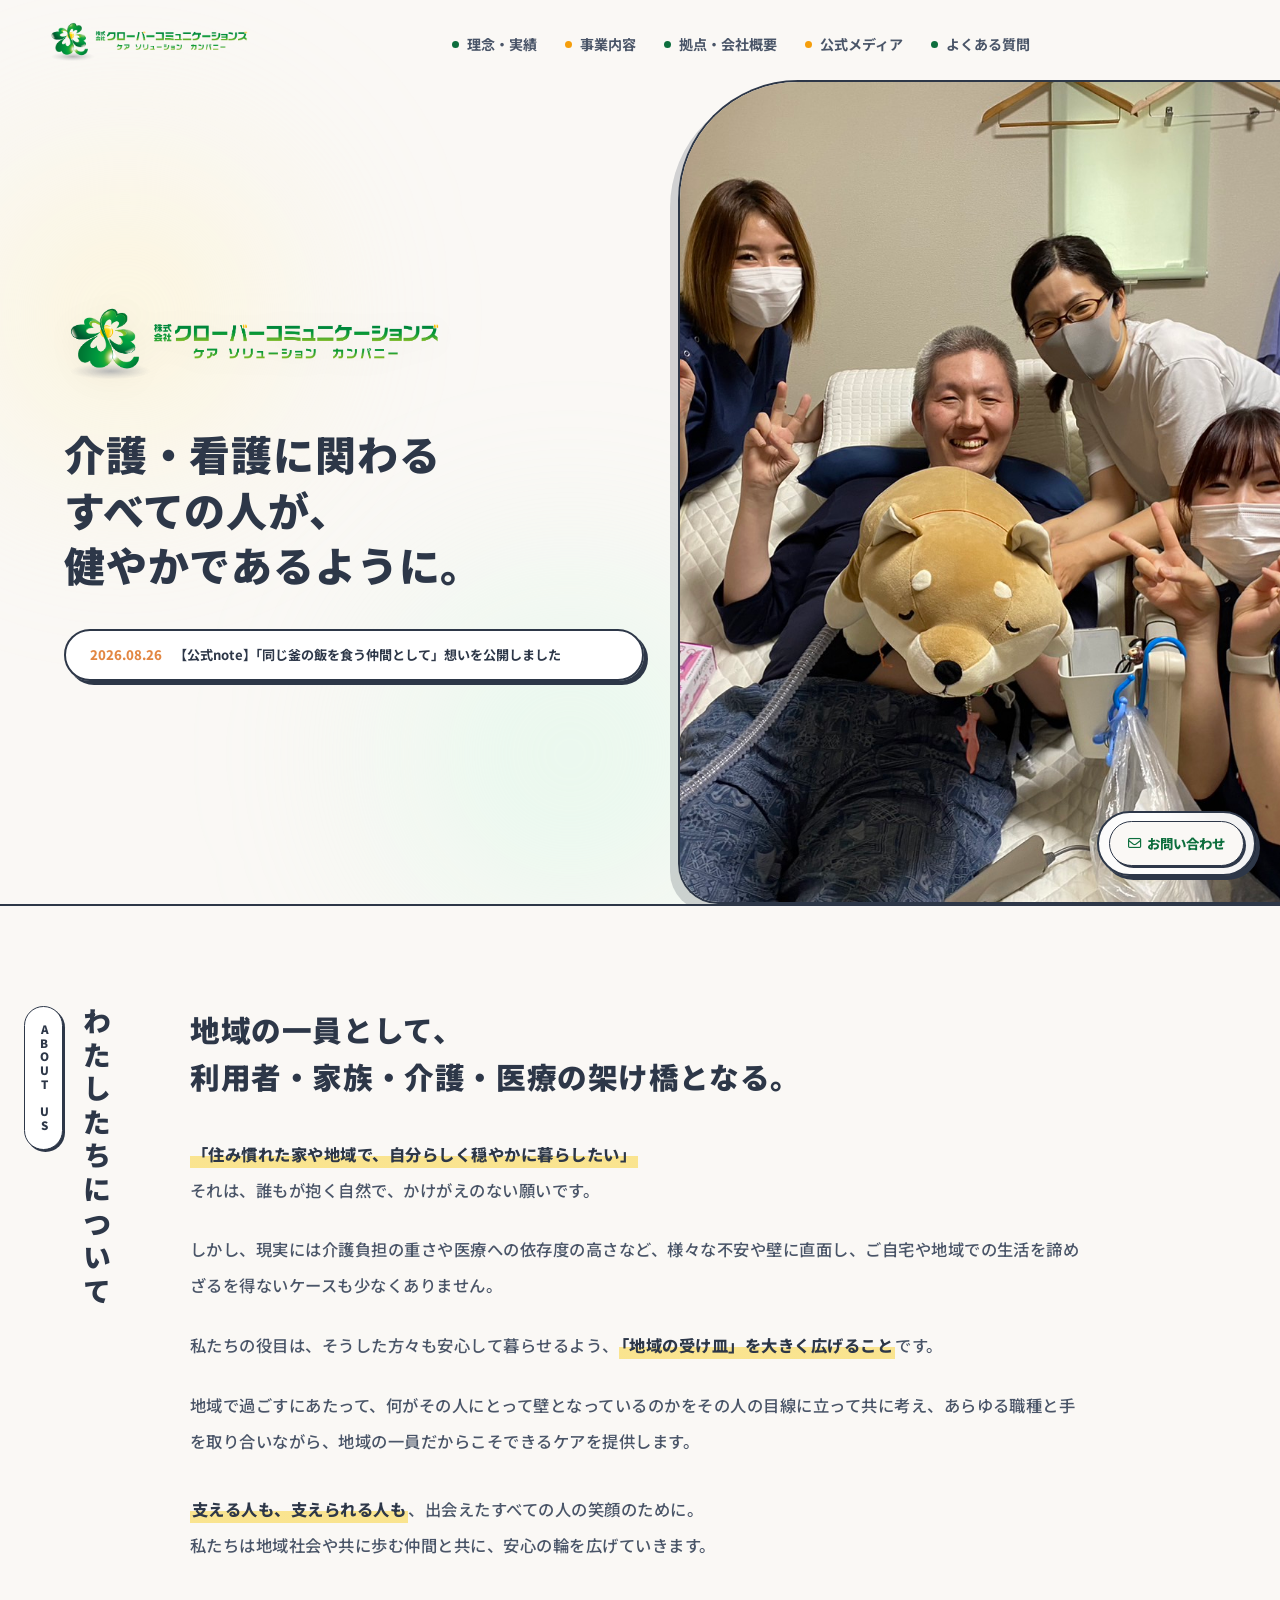
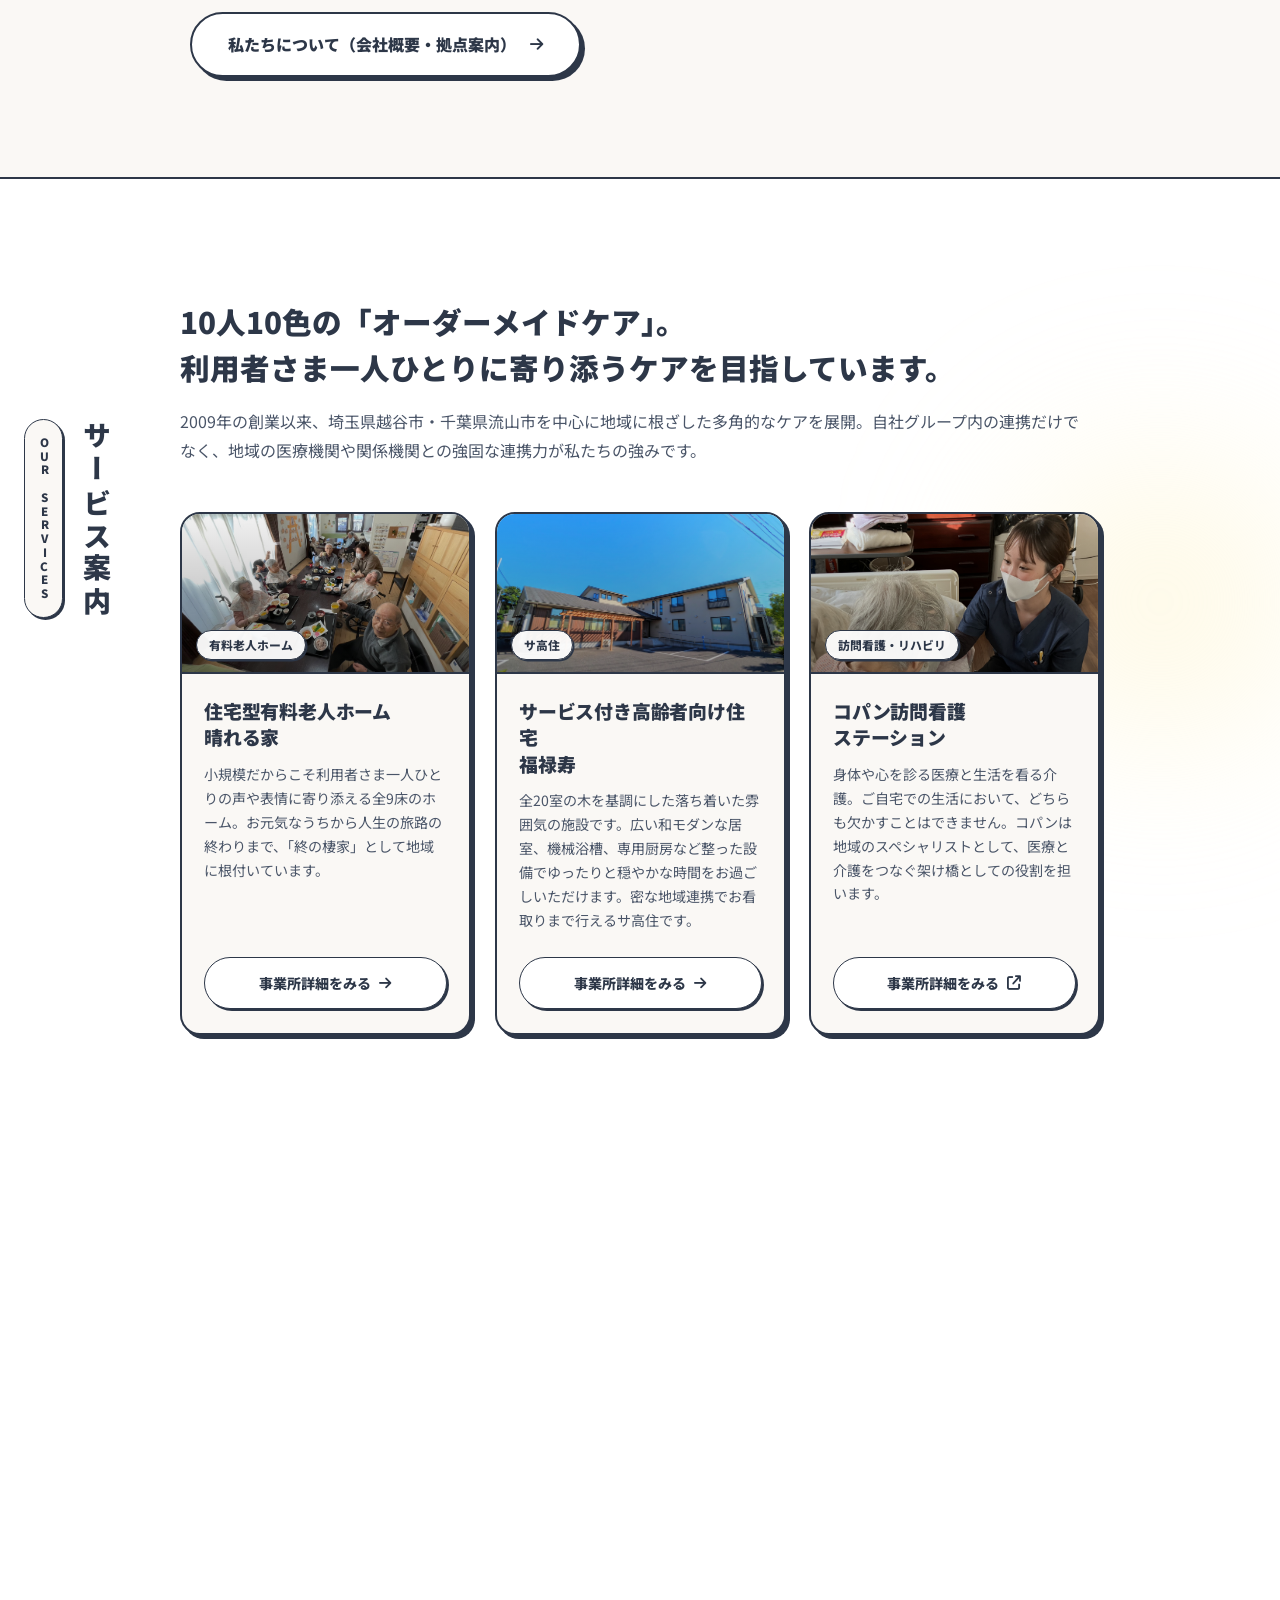
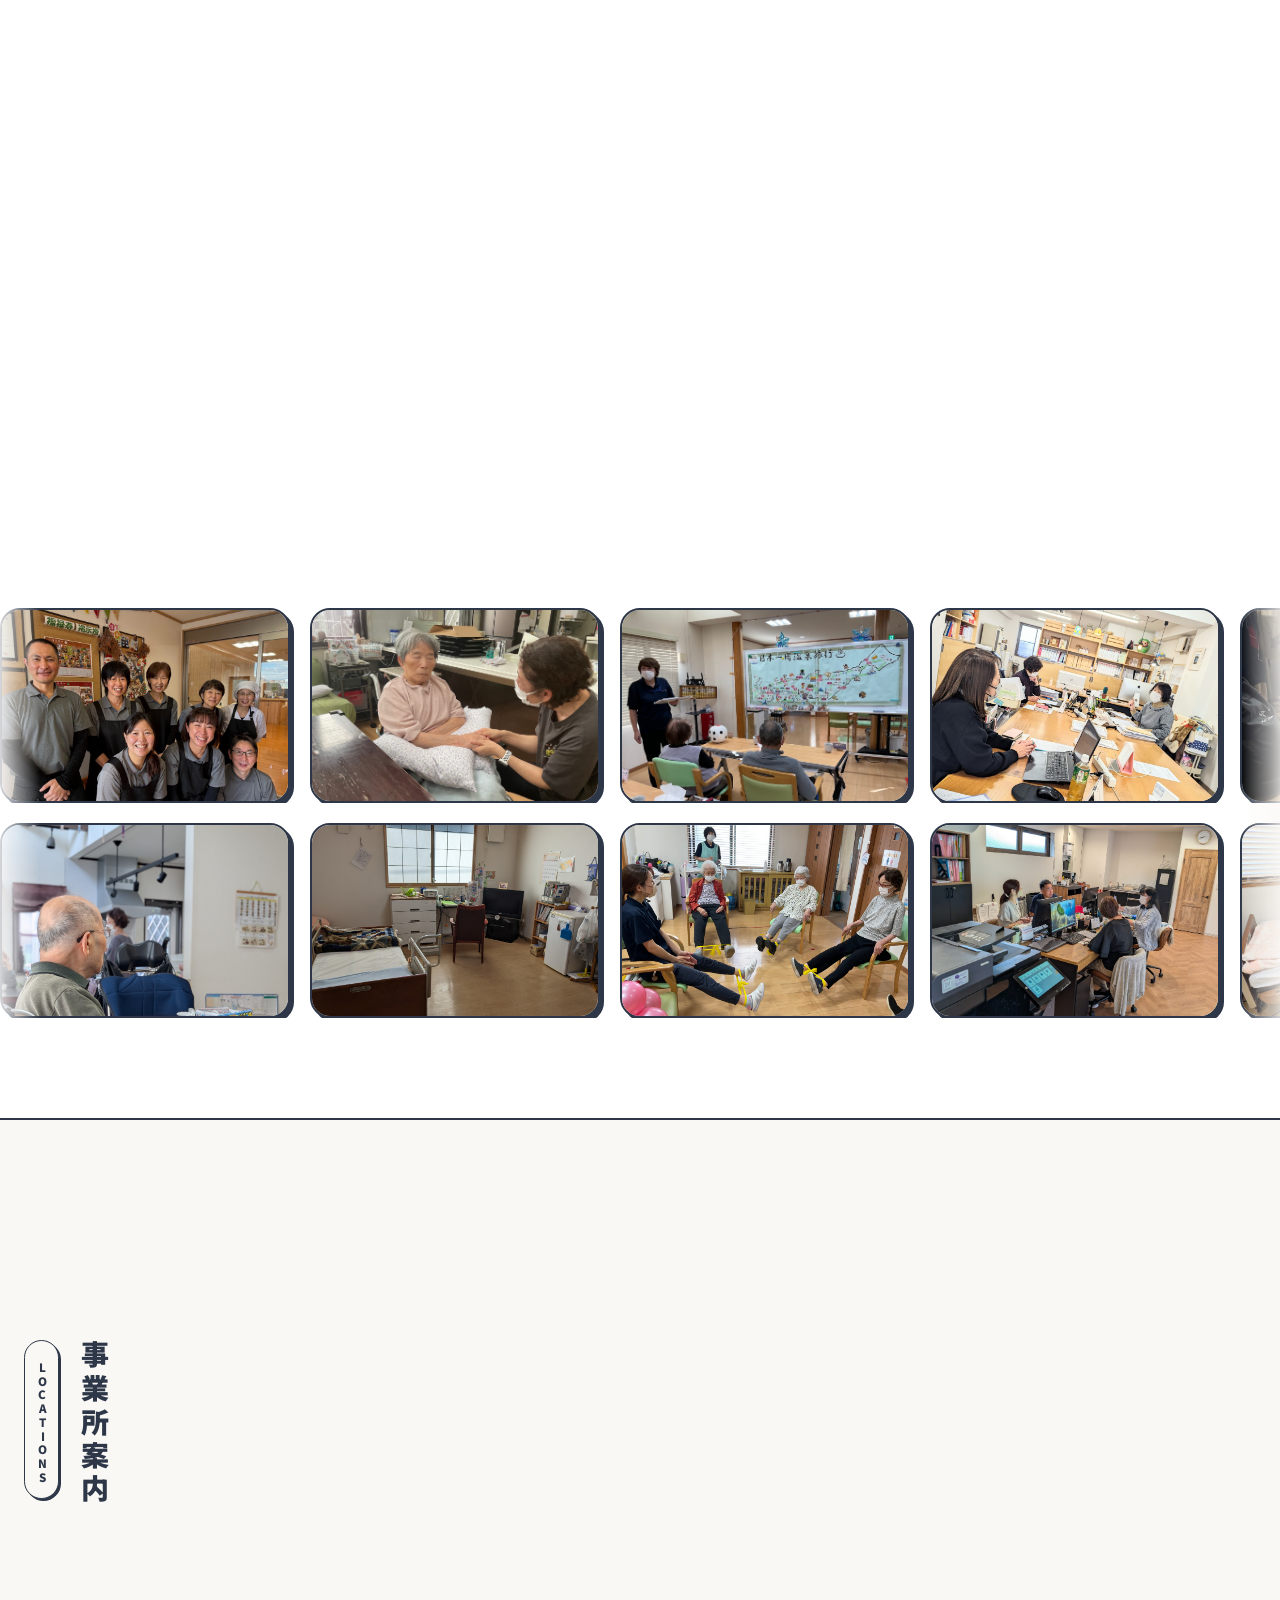
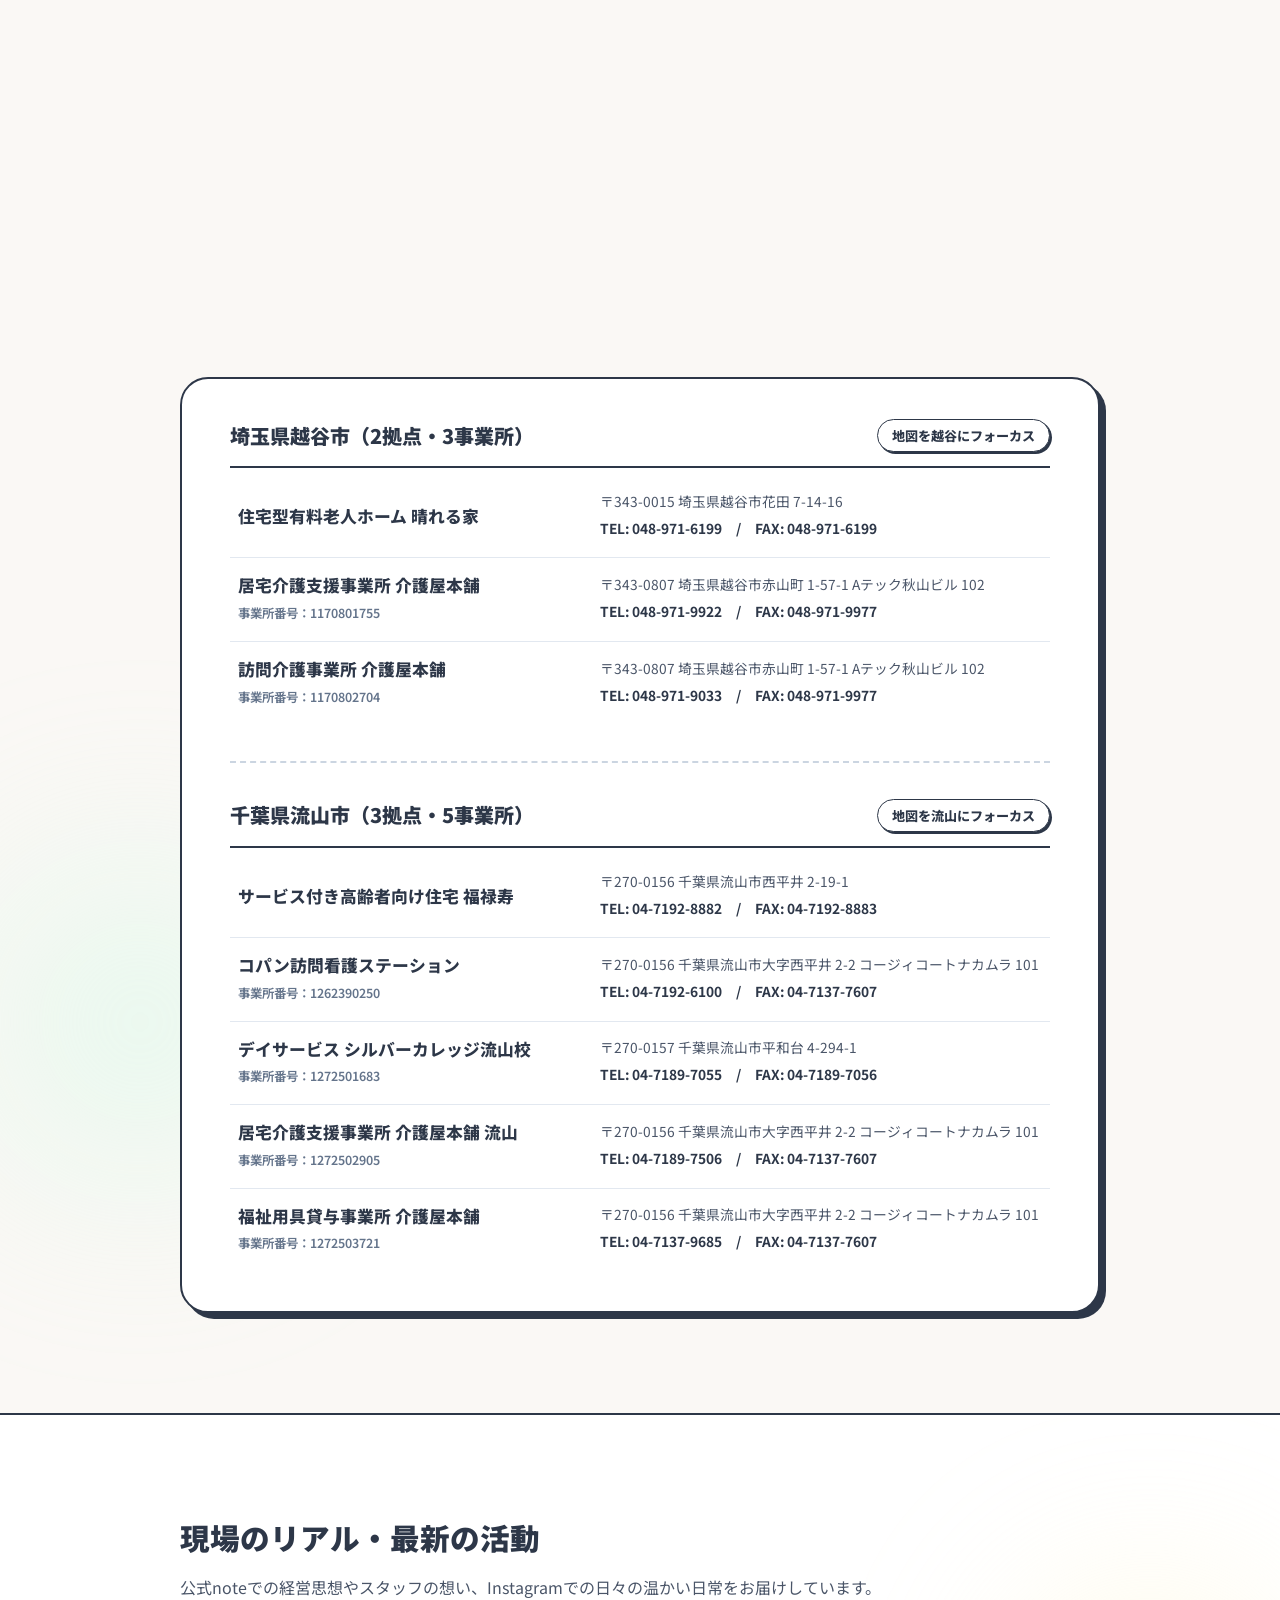
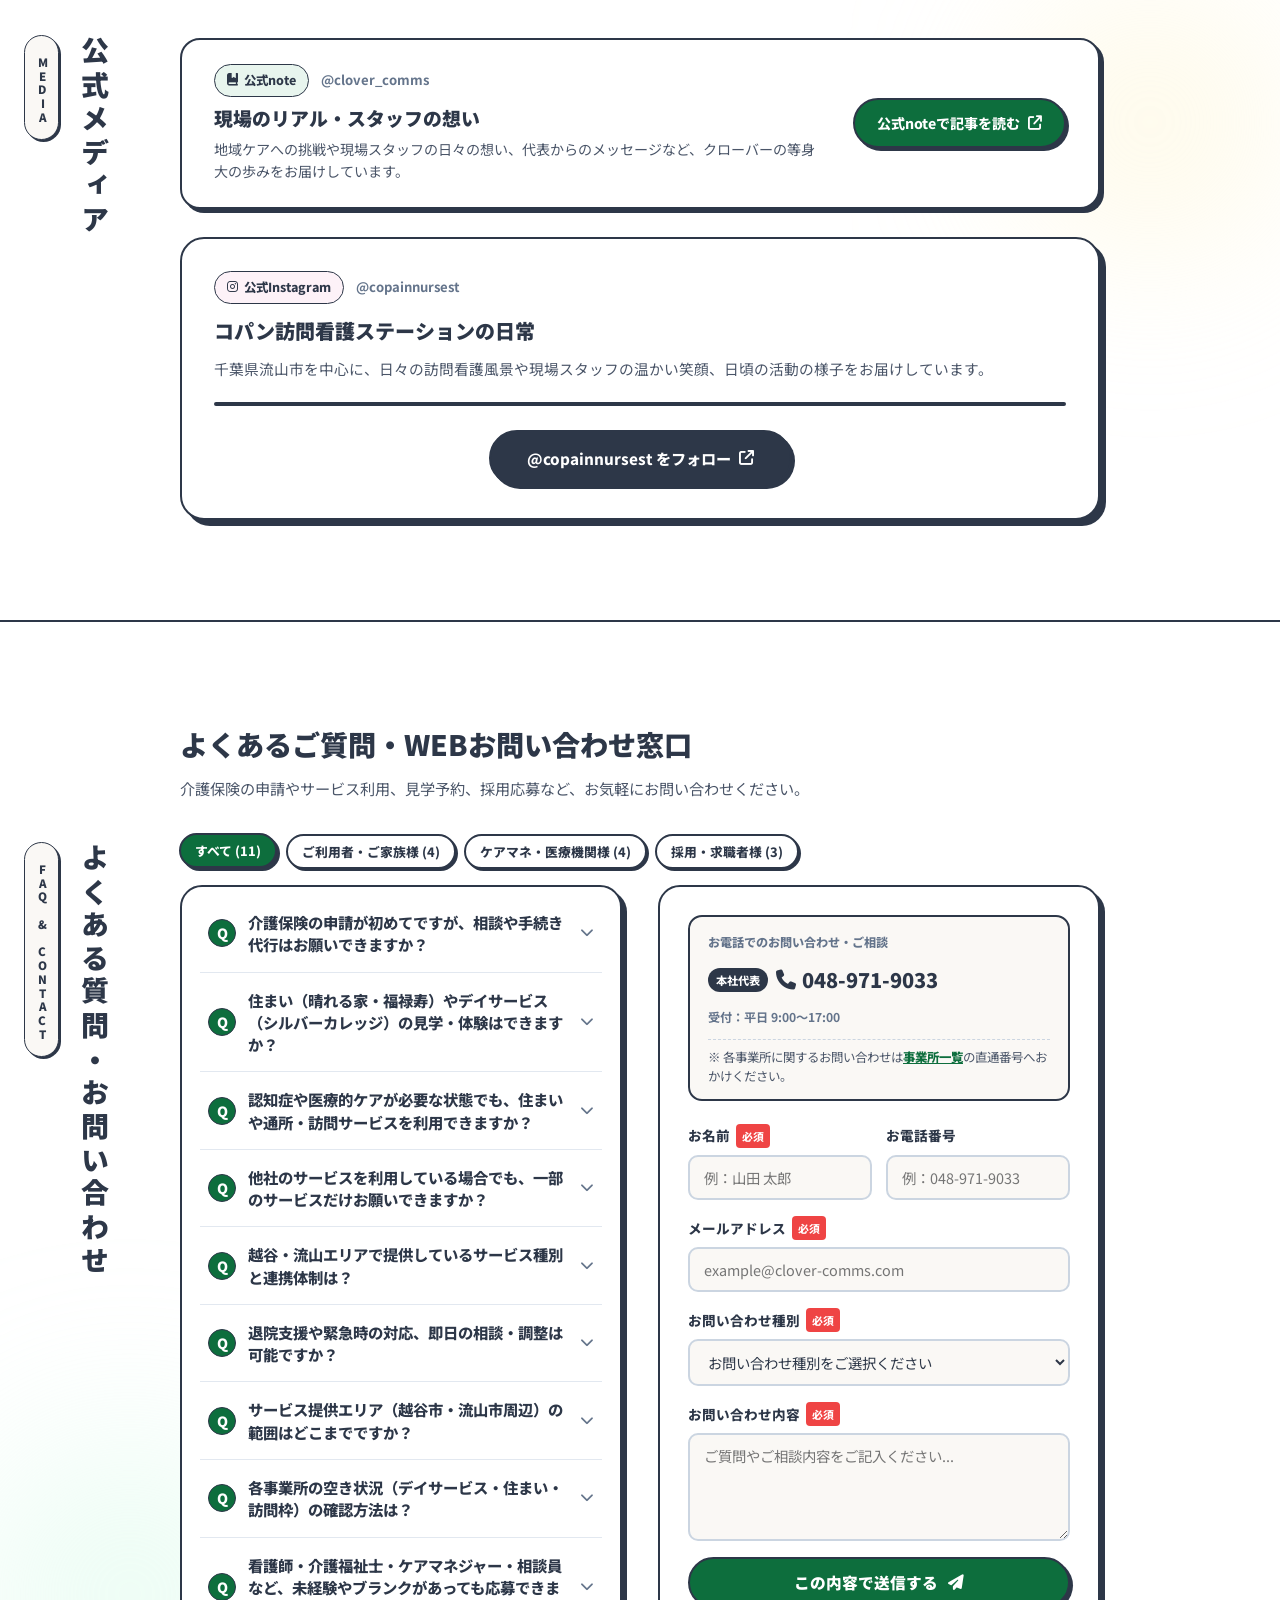
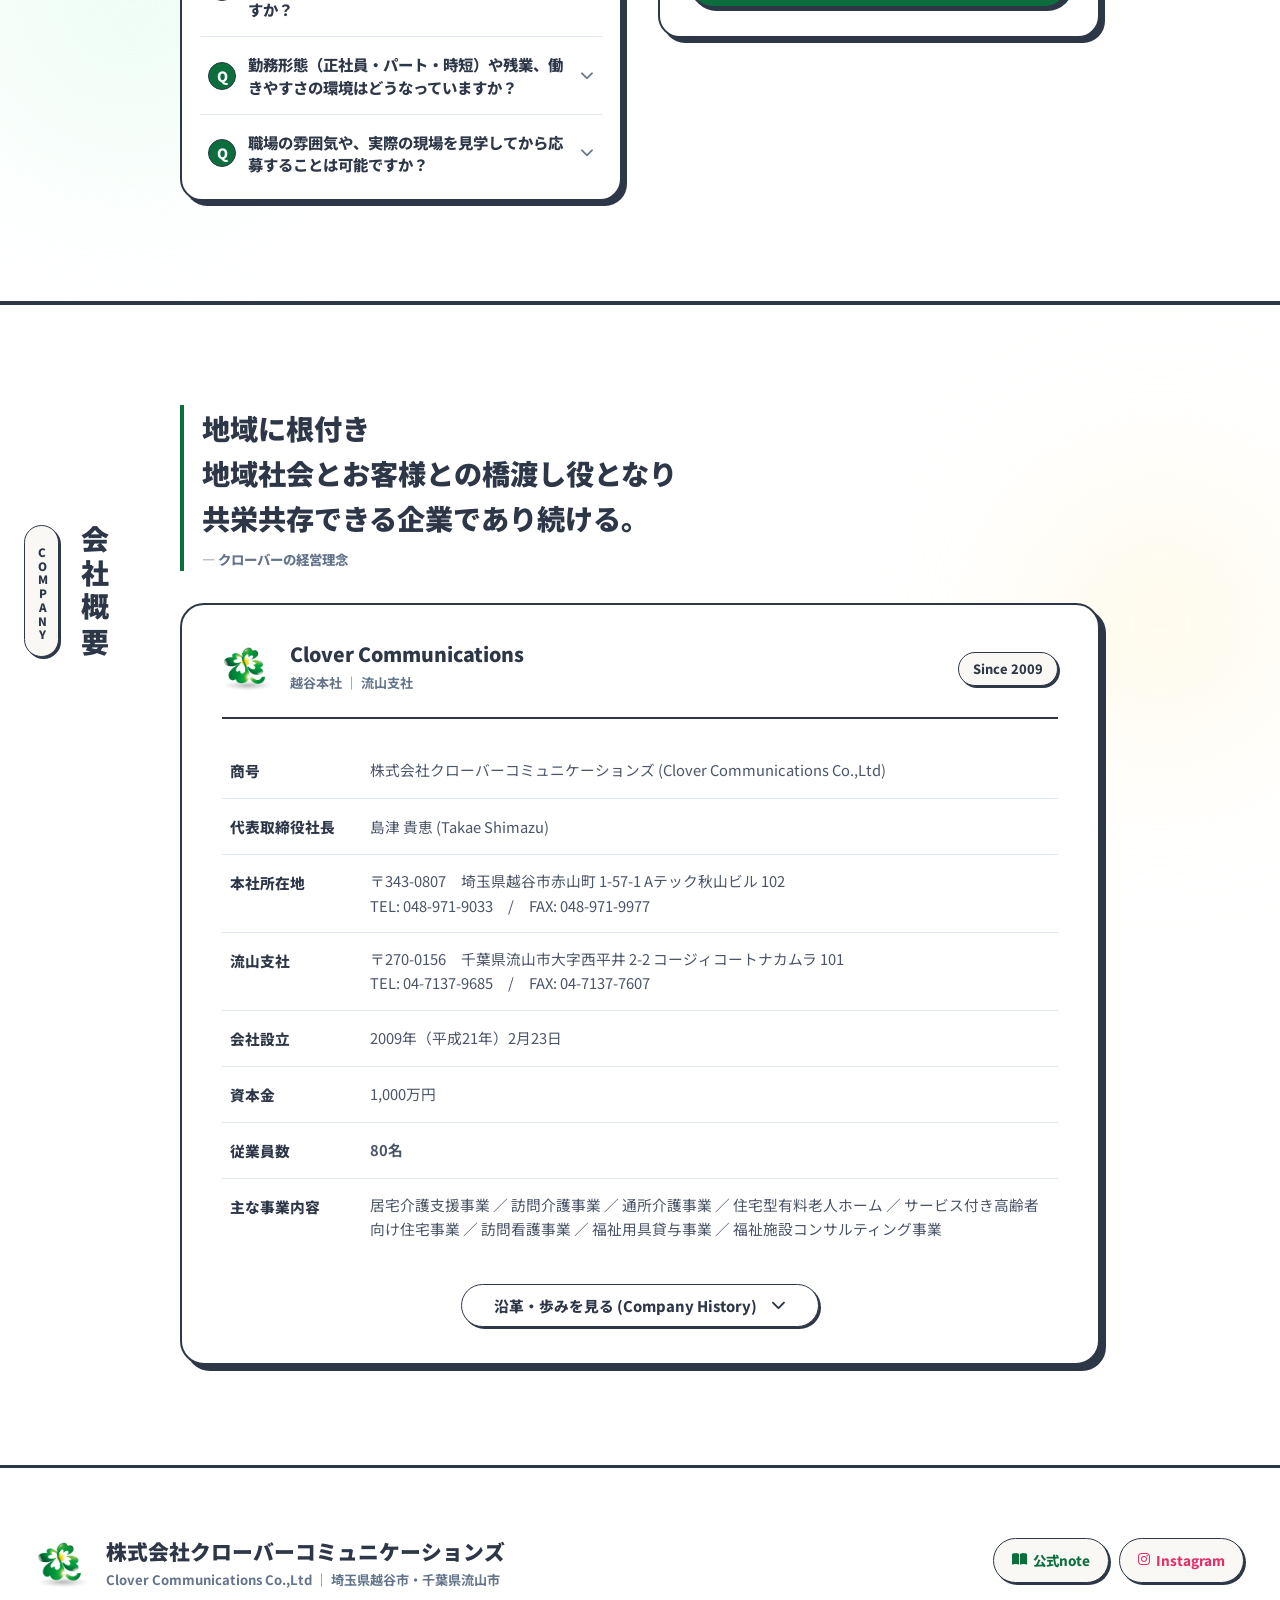
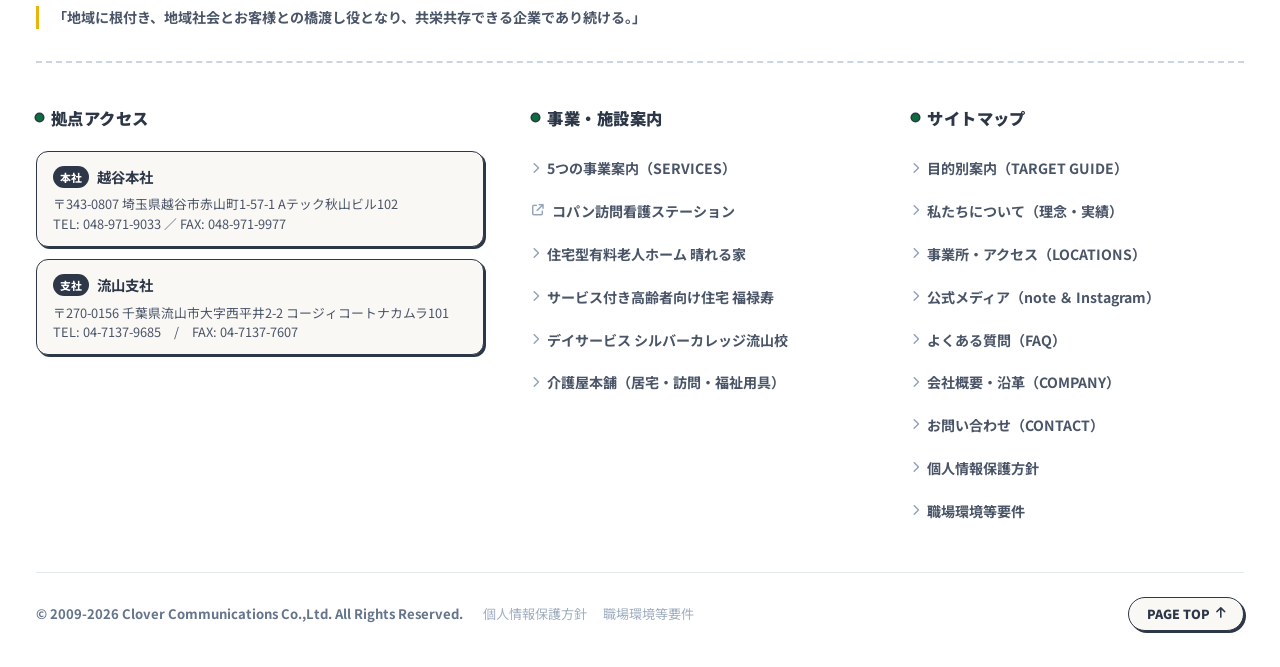
==== commit 563cc1b8: "hide: temporarily unlink recruit page from LP and subpages" ====
--- a/index.html
+++ b/index.html
@@ -43,7 +43,7 @@
                     <li><a href="#locations" class="nav-link-kurumi"><span class="dot-nav dot-green"></span>拠点・会社概要</a></li>
                     <li><a href="#media" class="nav-link-kurumi"><span class="dot-nav dot-orange"></span>公式メディア</a></li>
                     <li><a href="#faq" class="nav-link-kurumi"><span class="dot-nav dot-green"></span>よくある質問</a></li>
-                    <li><a href="recruit.html" class="nav-link-kurumi"><span class="dot-nav dot-orange"></span>採用情報</a></li>
+                    <!-- <li><a href="recruit.html" class="nav-link-kurumi"><span class="dot-nav dot-orange"></span>採用情報</a></li> -->
                 </ul>
             </nav>
 
@@ -1254,9 +1254,9 @@
                     <a href="https://www.instagram.com/clover_communications/" target="_blank" rel="noopener" class="footer-action-pill pill-insta">
                         <i class="fa-brands fa-instagram"></i> <span>Instagram</span>
                     </a>
-                    <a href="recruit.html" class="footer-action-pill pill-recruit">
+                    <!-- <a href="recruit.html" class="footer-action-pill pill-recruit">
                         <i class="fa-solid fa-user-plus"></i> <span>採用情報</span>
-                    </a>
+                    </a> -->
                 </div>
             </div>
 
@@ -1306,7 +1306,7 @@
                         <li><a href="#media"><i class="fa-solid fa-chevron-right"></i> 公式メディア（note ＆ Instagram）</a></li>
                         <li><a href="#faq"><i class="fa-solid fa-chevron-right"></i> よくある質問（FAQ）</a></li>
                         <li><a href="#company"><i class="fa-solid fa-chevron-right"></i> 会社概要・沿革（COMPANY）</a></li>
-                        <li><a href="recruit.html"><i class="fa-solid fa-chevron-right"></i> 採用情報特設LP</a></li>
+                        <!-- <li><a href="recruit.html"><i class="fa-solid fa-chevron-right"></i> 採用情報特設LP</a></li> -->
                         <li><a href="#contact"><i class="fa-solid fa-chevron-right"></i> お問い合わせ（CONTACT）</a></li>
                         <li><a href="privacy.html"><i class="fa-solid fa-chevron-right"></i> 個人情報保護方針</a></li>
                         <li><a href="workplace.html"><i class="fa-solid fa-chevron-right"></i> 職場環境等要件</a></li>
@@ -1335,9 +1335,9 @@
         <a href="#contact" class="action-btn btn-pill-contact">
             <i class="fa-regular fa-envelope"></i> <span>お問い合わせ</span>
         </a>
-        <a href="recruit.html" class="action-btn btn-pill-recruit">
+        <!-- <a href="recruit.html" class="action-btn btn-pill-recruit">
             <i class="fa-solid fa-user-plus"></i> <span>採用情報</span>
-        </a>
+        </a> -->
     </div>
 
     <script src="script.js"></script>
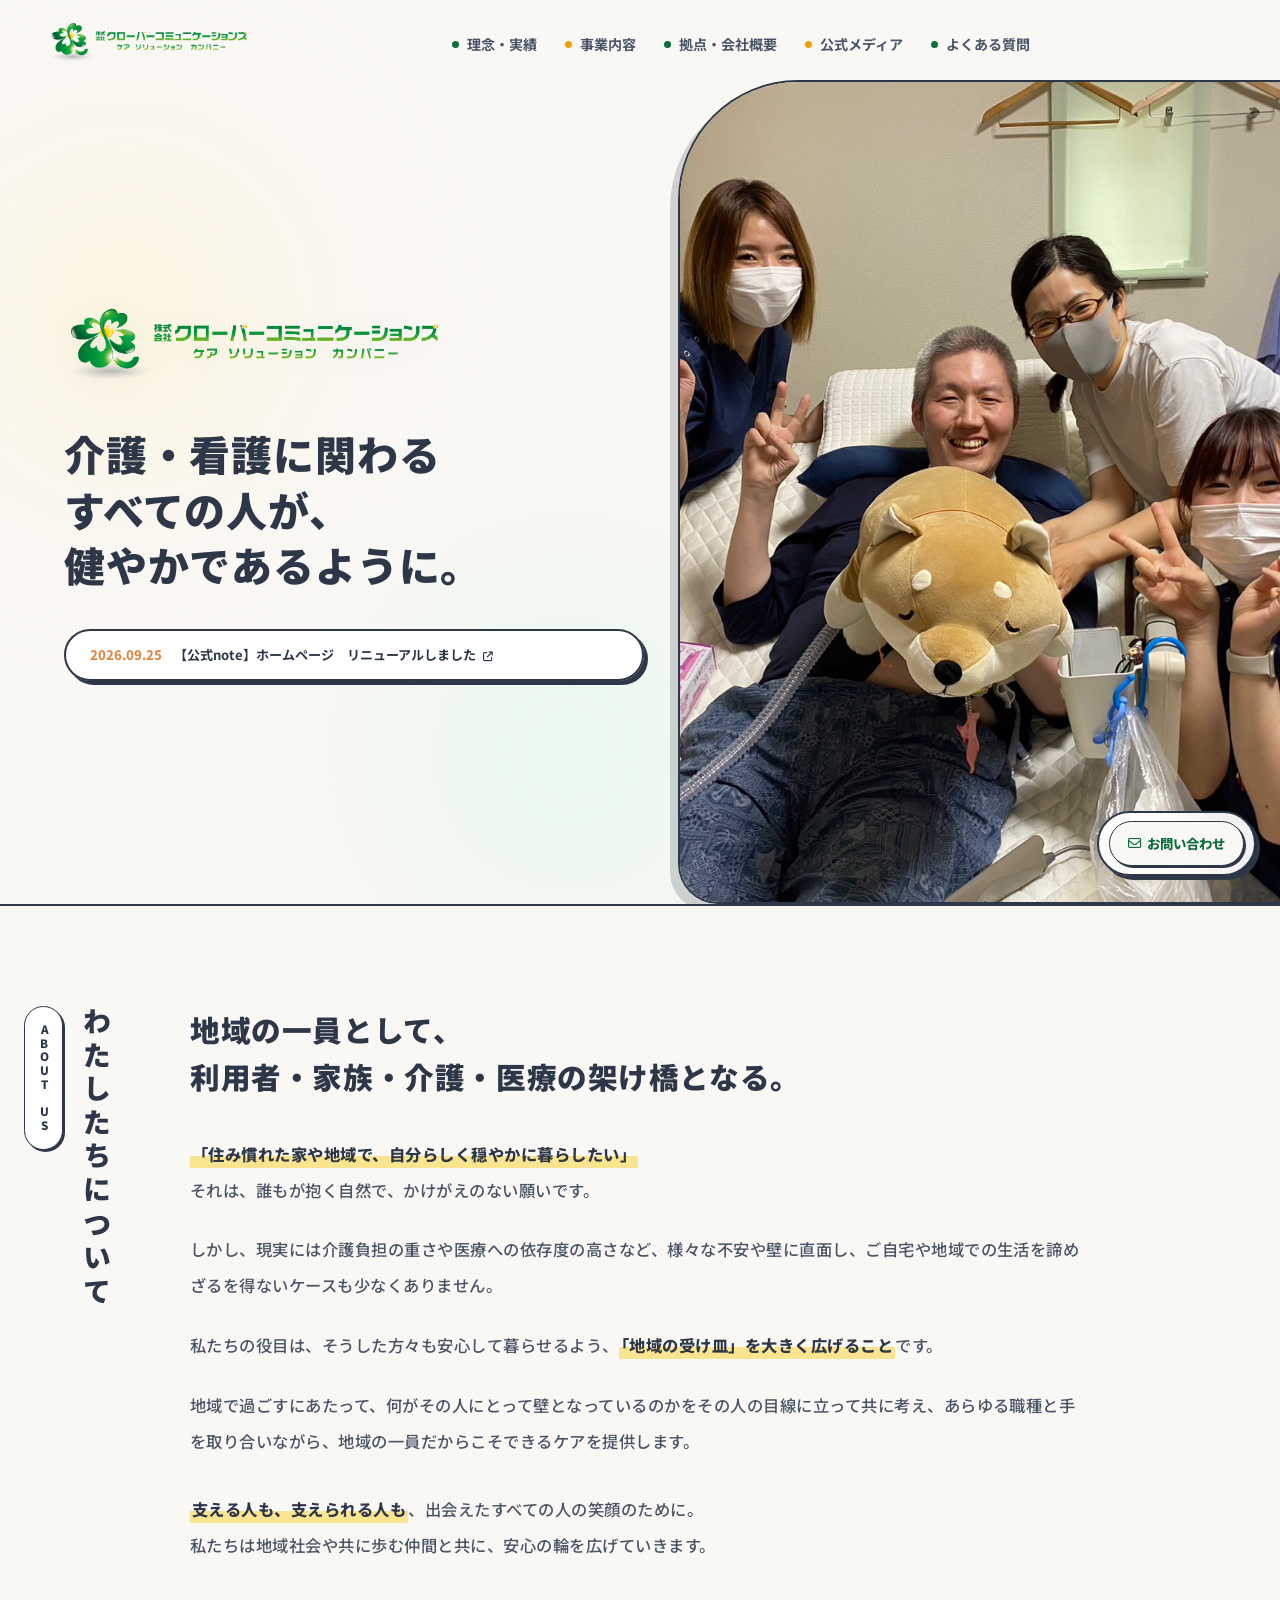
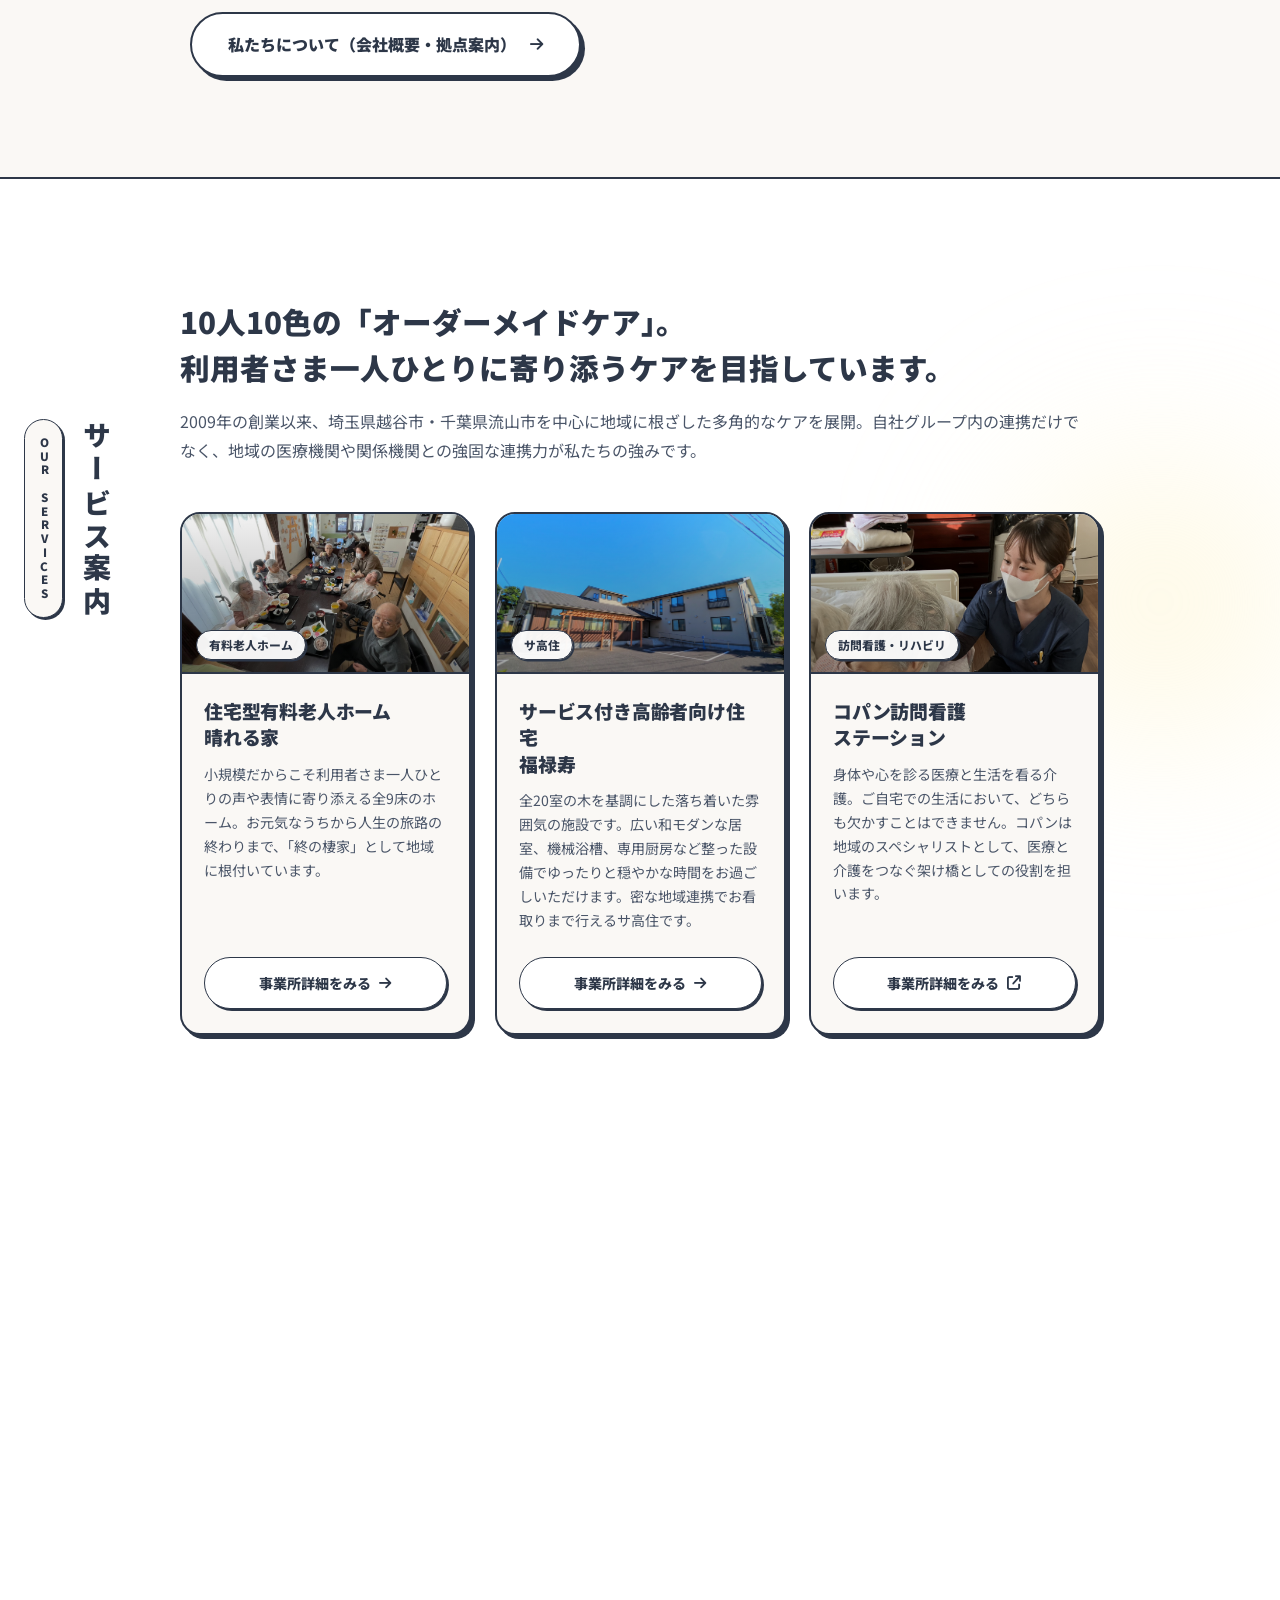
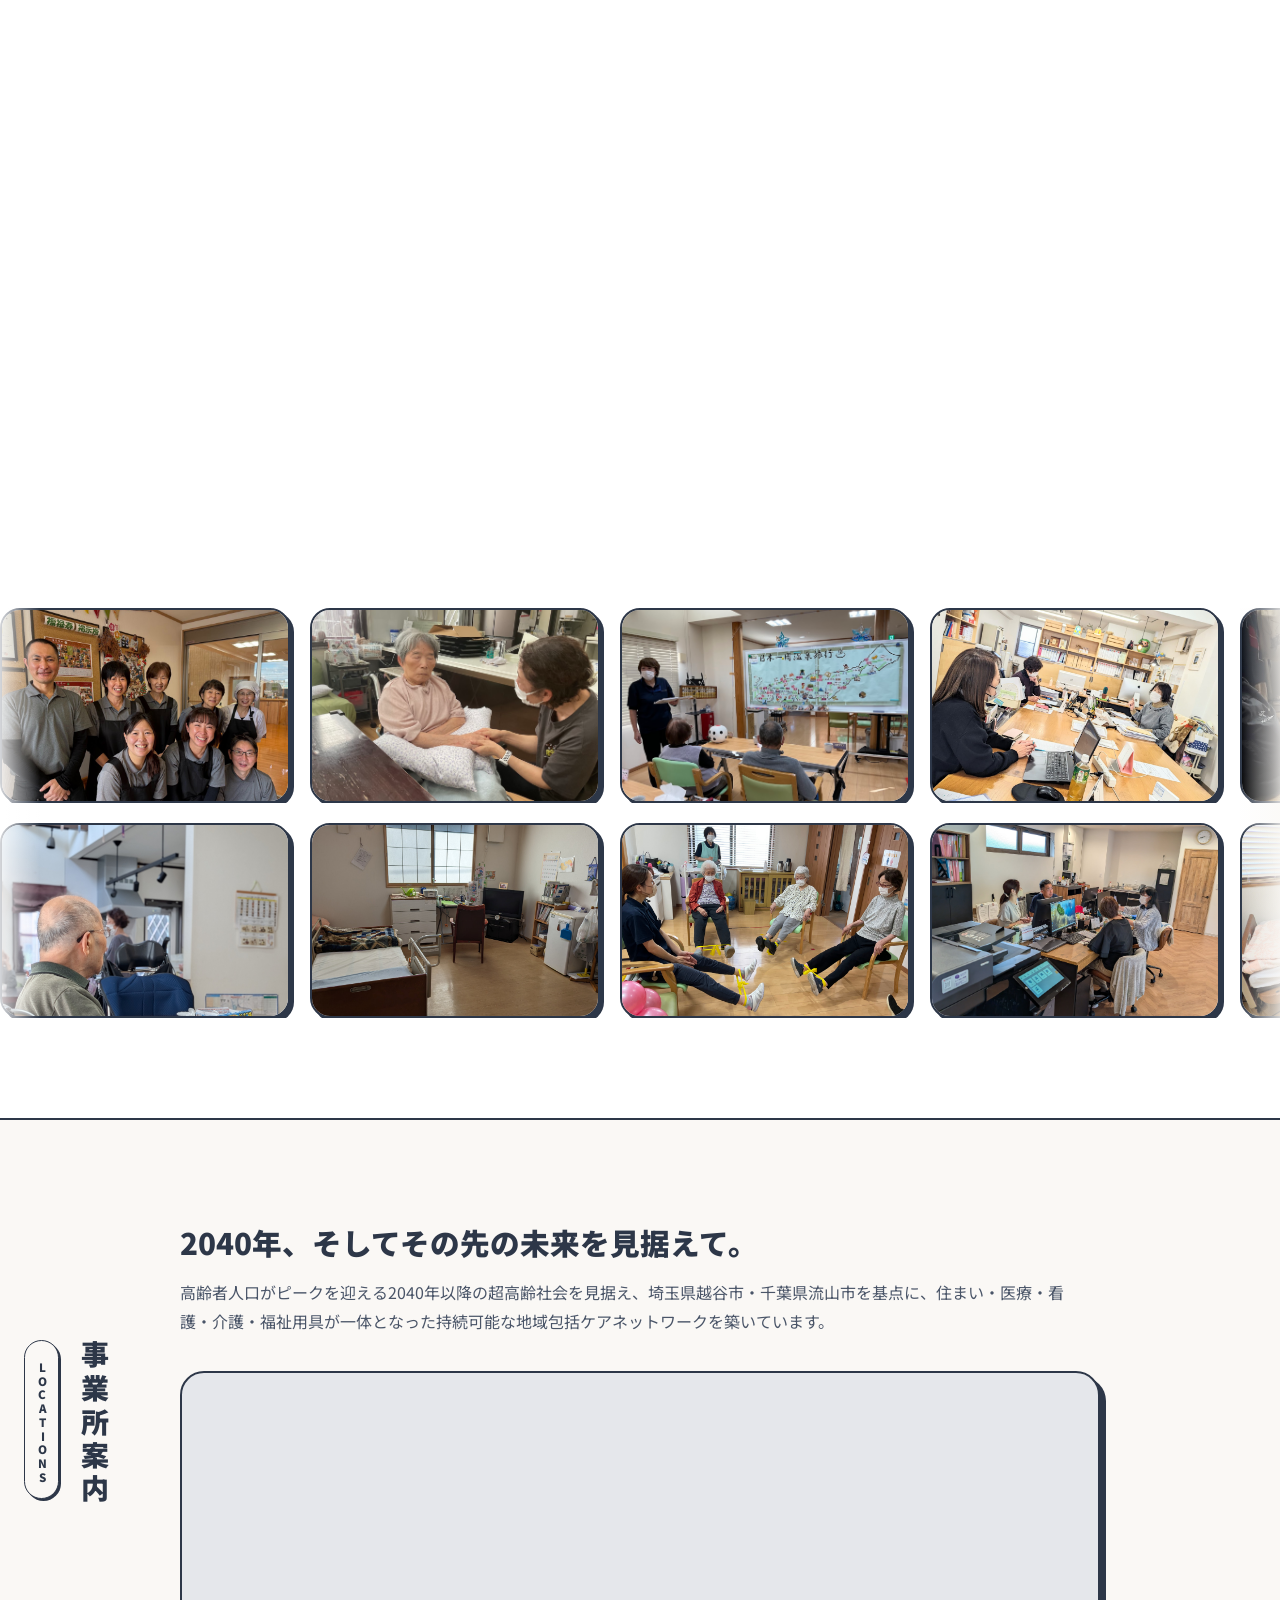
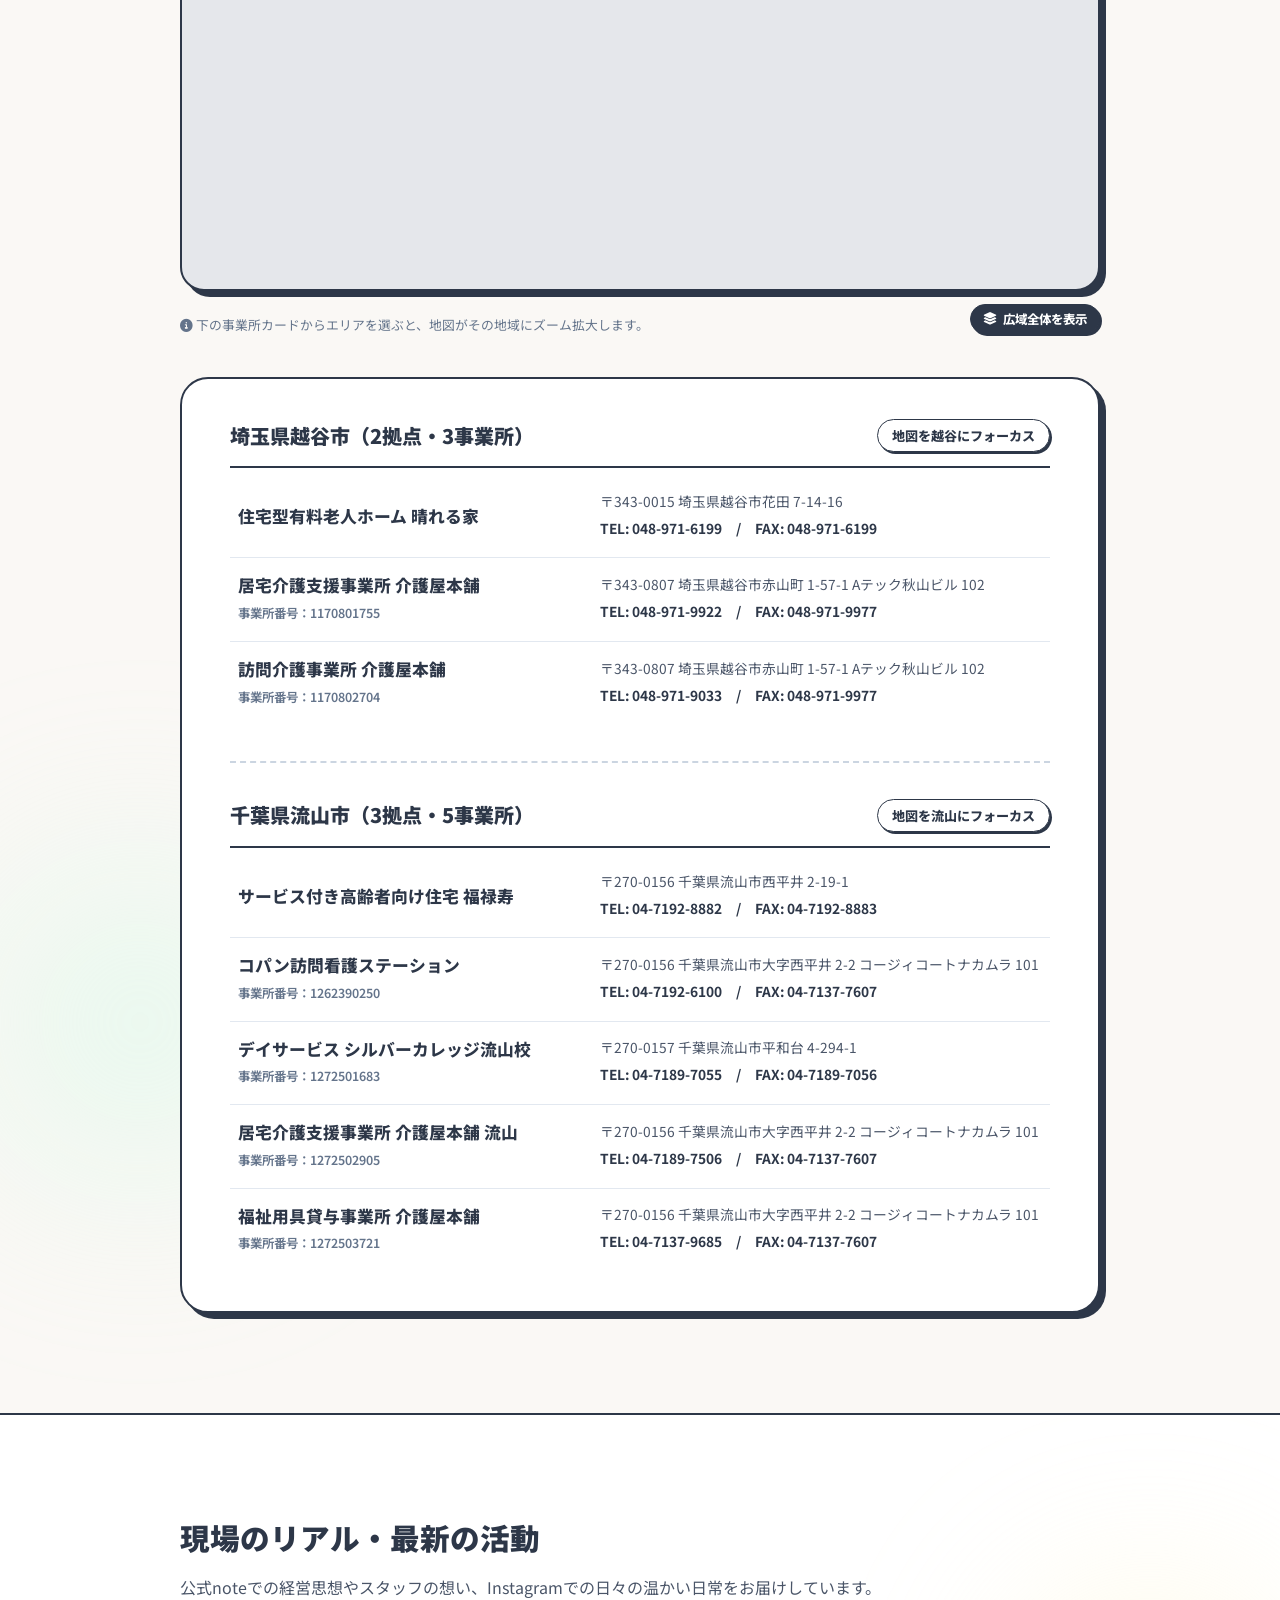
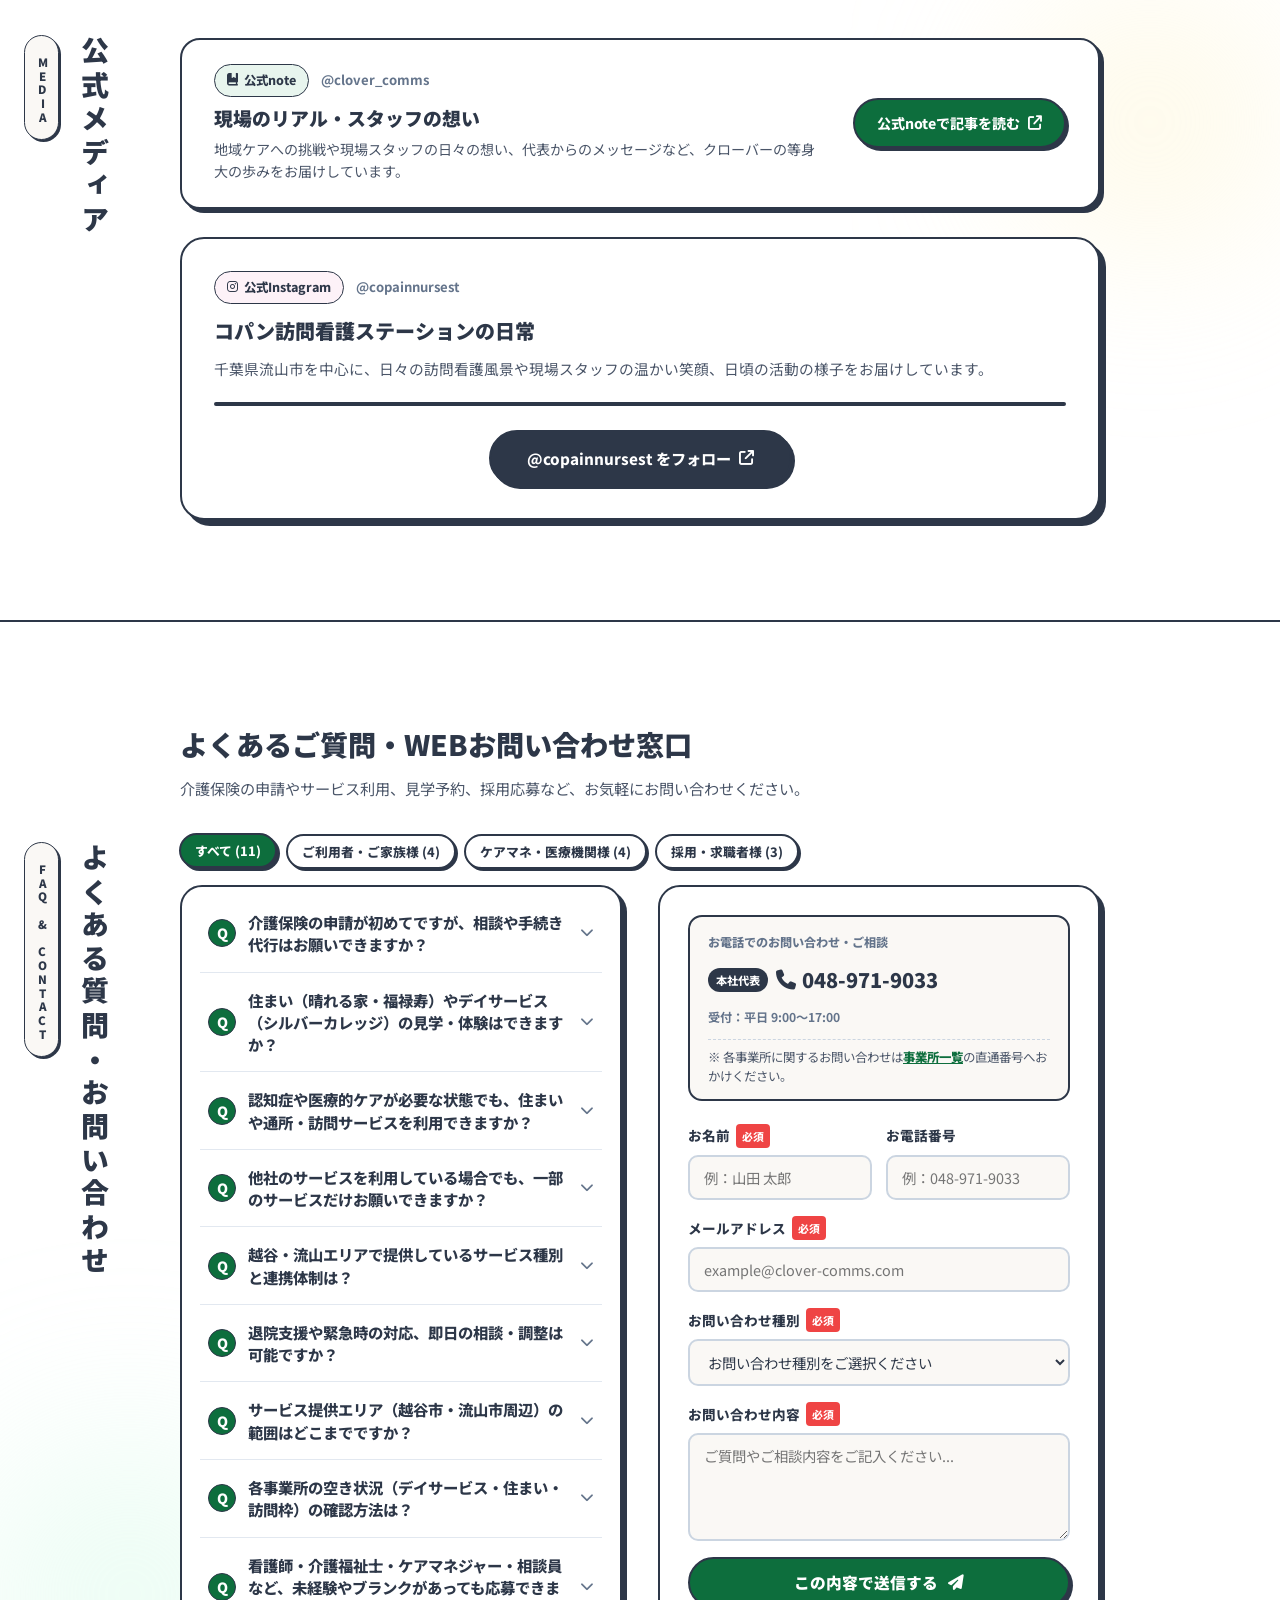
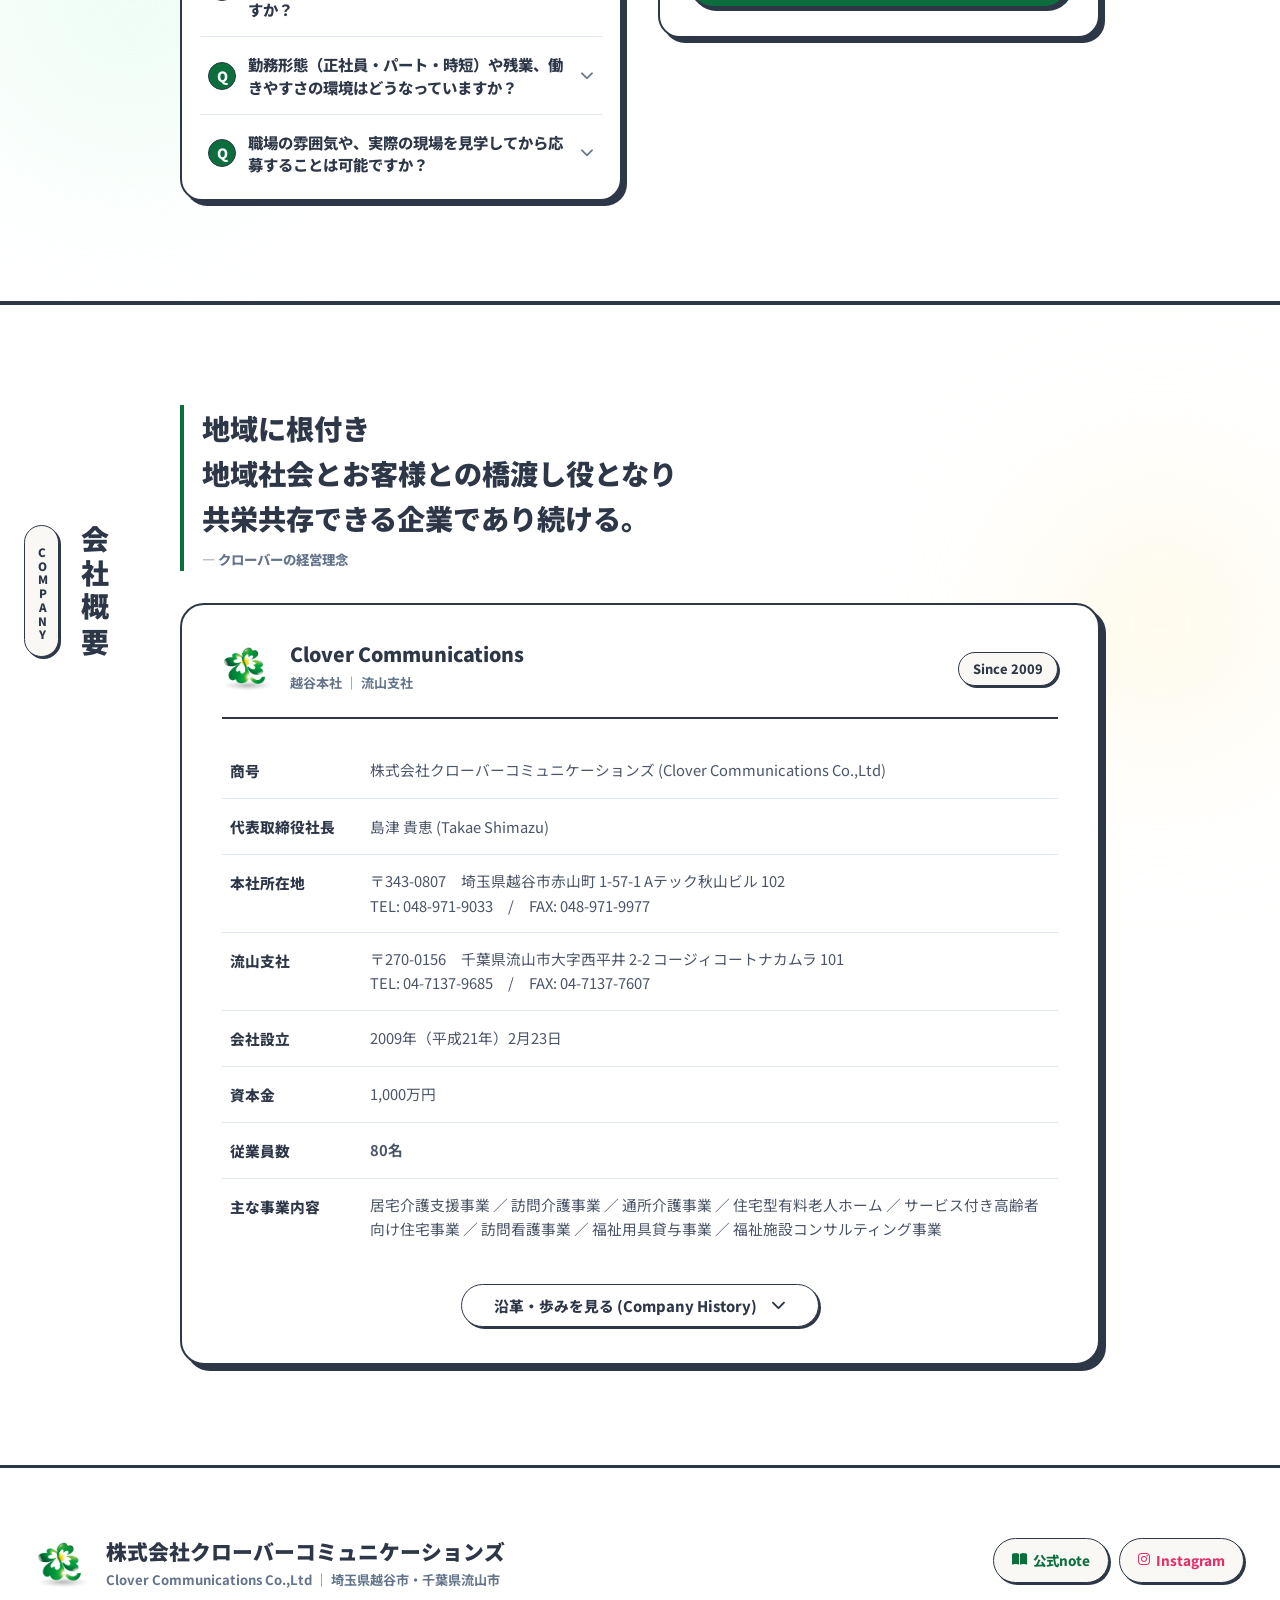
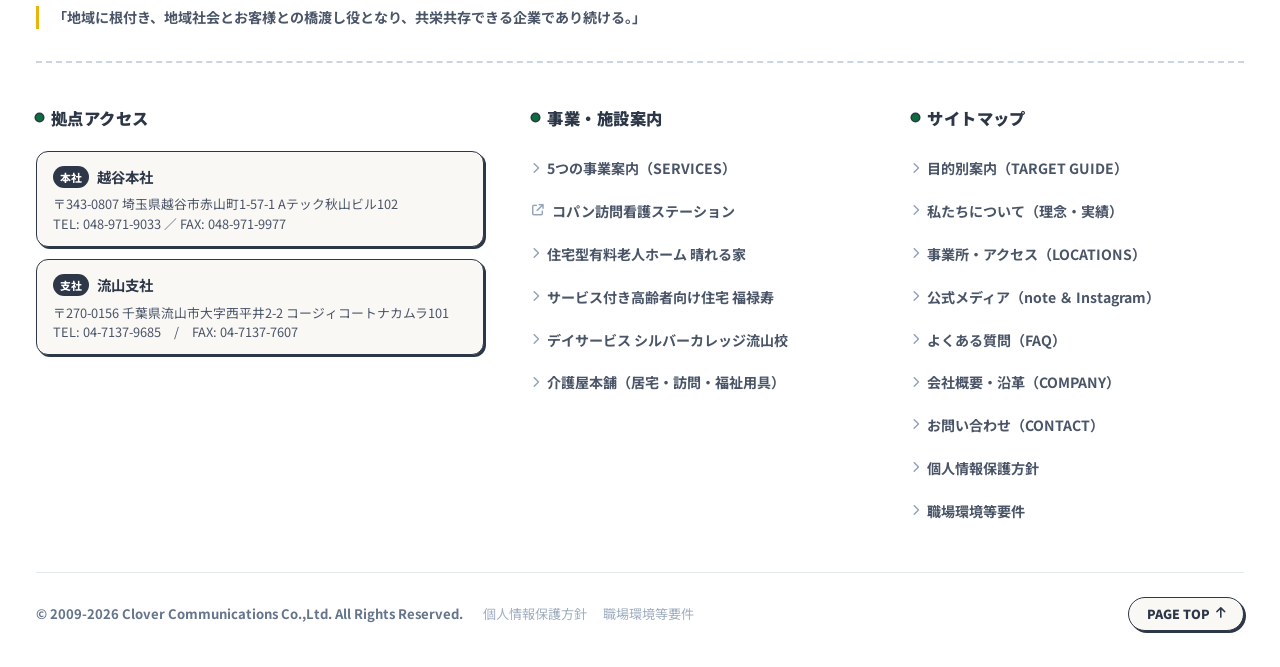
==== commit adf29b7f: "feat: link real note article and auto-sync feed on LP hero banner" ====
--- a/index.html
+++ b/index.html
@@ -79,9 +79,9 @@
 
                 <!-- Floating News Banner Pill (note / SNS latest update) -->
                 <div class="hero-kurumi-news-pill">
-                    <span class="news-date">2026.08.26</span>
-                    <a href="#media" class="news-link">
-                        【公式note】「同じ釜の飯を食う仲間として」想いを公開しました
+                    <span class="news-date" id="heroNewsDate">2026.09.25</span>
+                    <a href="https://note.com/clover_comms/n/n1c67722d1227" target="_blank" rel="noopener" class="news-link" id="heroNewsLink">
+                        【公式note】ホームページ　リニューアルしました <i class="fa-solid fa-arrow-up-right-from-square" style="font-size:0.75em; margin-left:4px;"></i>
                     </a>
                 </div>
             </div>
@@ -1248,7 +1248,7 @@
                 </div>
 
                 <div class="footer-head-right">
-                    <a href="https://note.com/clover_comm" target="_blank" rel="noopener" class="footer-action-pill pill-note">
+                    <a href="https://note.com/clover_comms" target="_blank" rel="noopener" class="footer-action-pill pill-note">
                         <i class="fa-solid fa-book-open"></i> <span>公式note</span>
                     </a>
                     <a href="https://www.instagram.com/clover_communications/" target="_blank" rel="noopener" class="footer-action-pill pill-insta">
